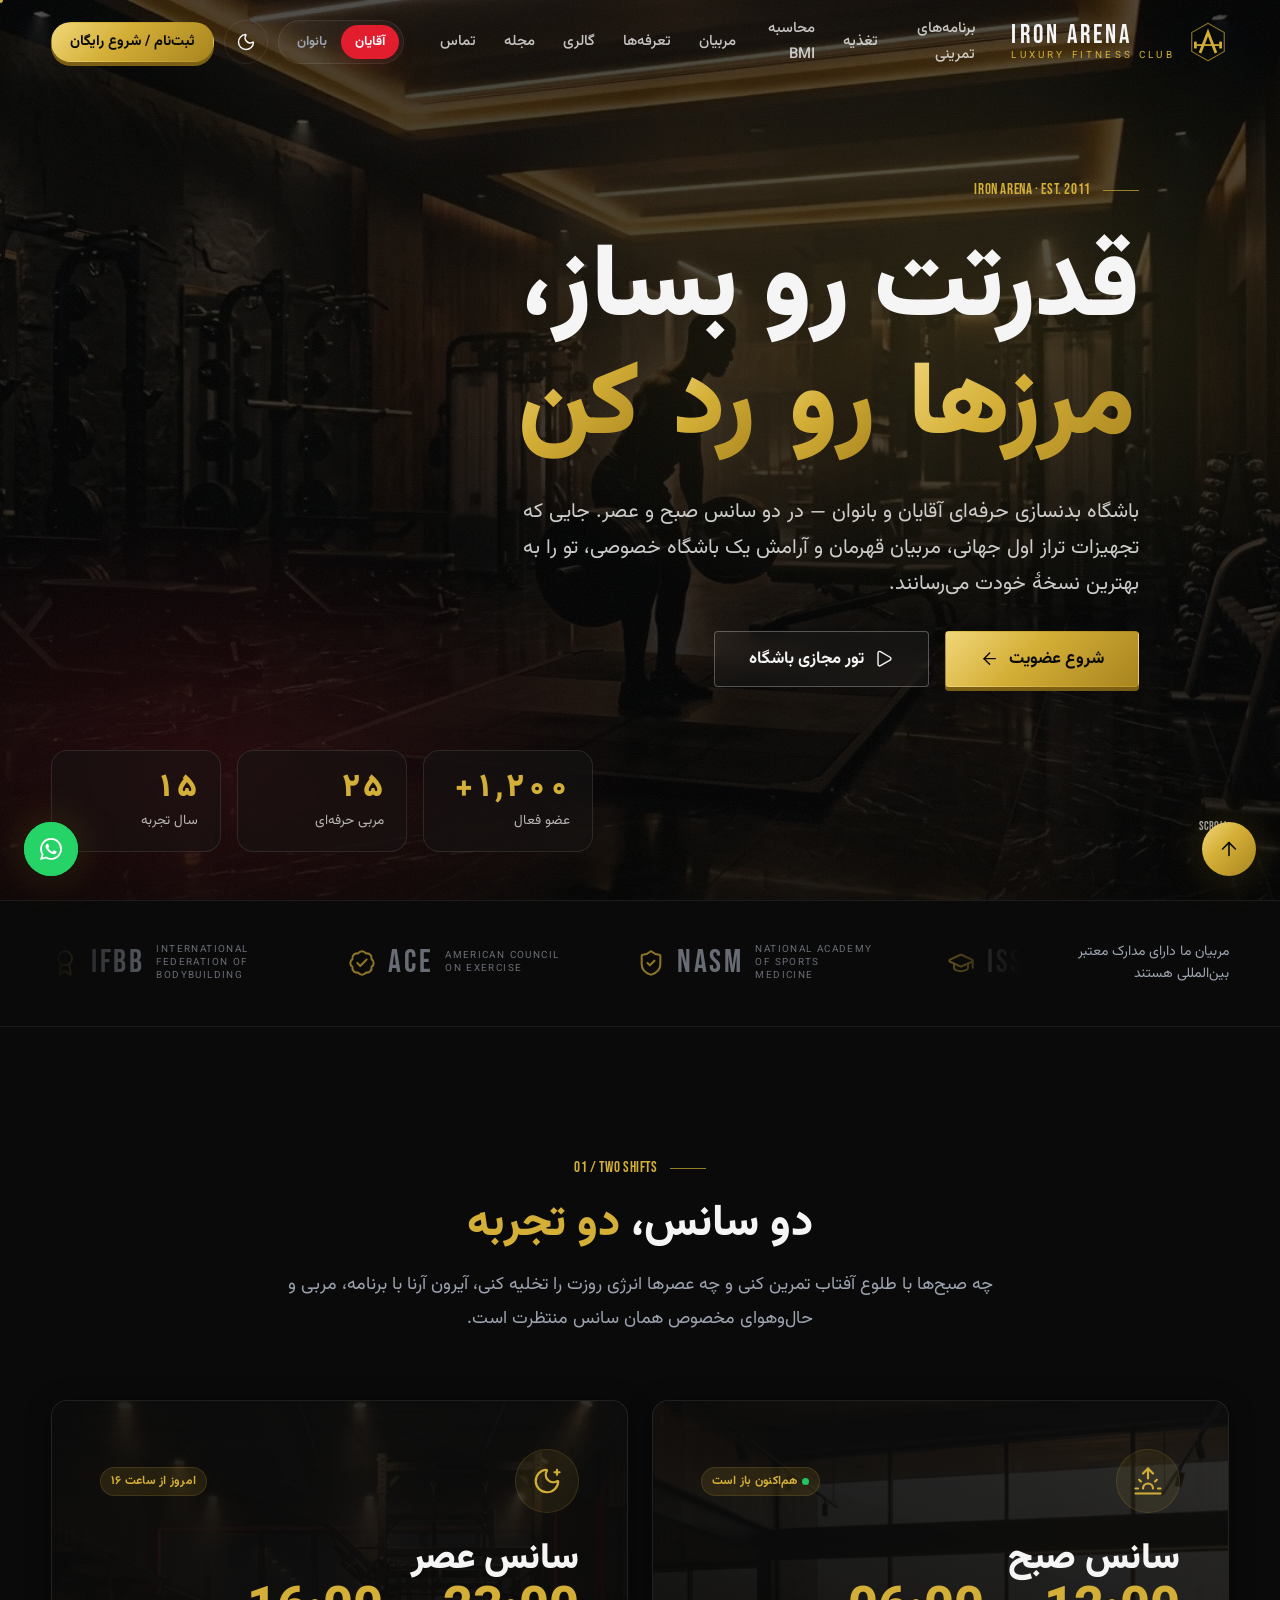
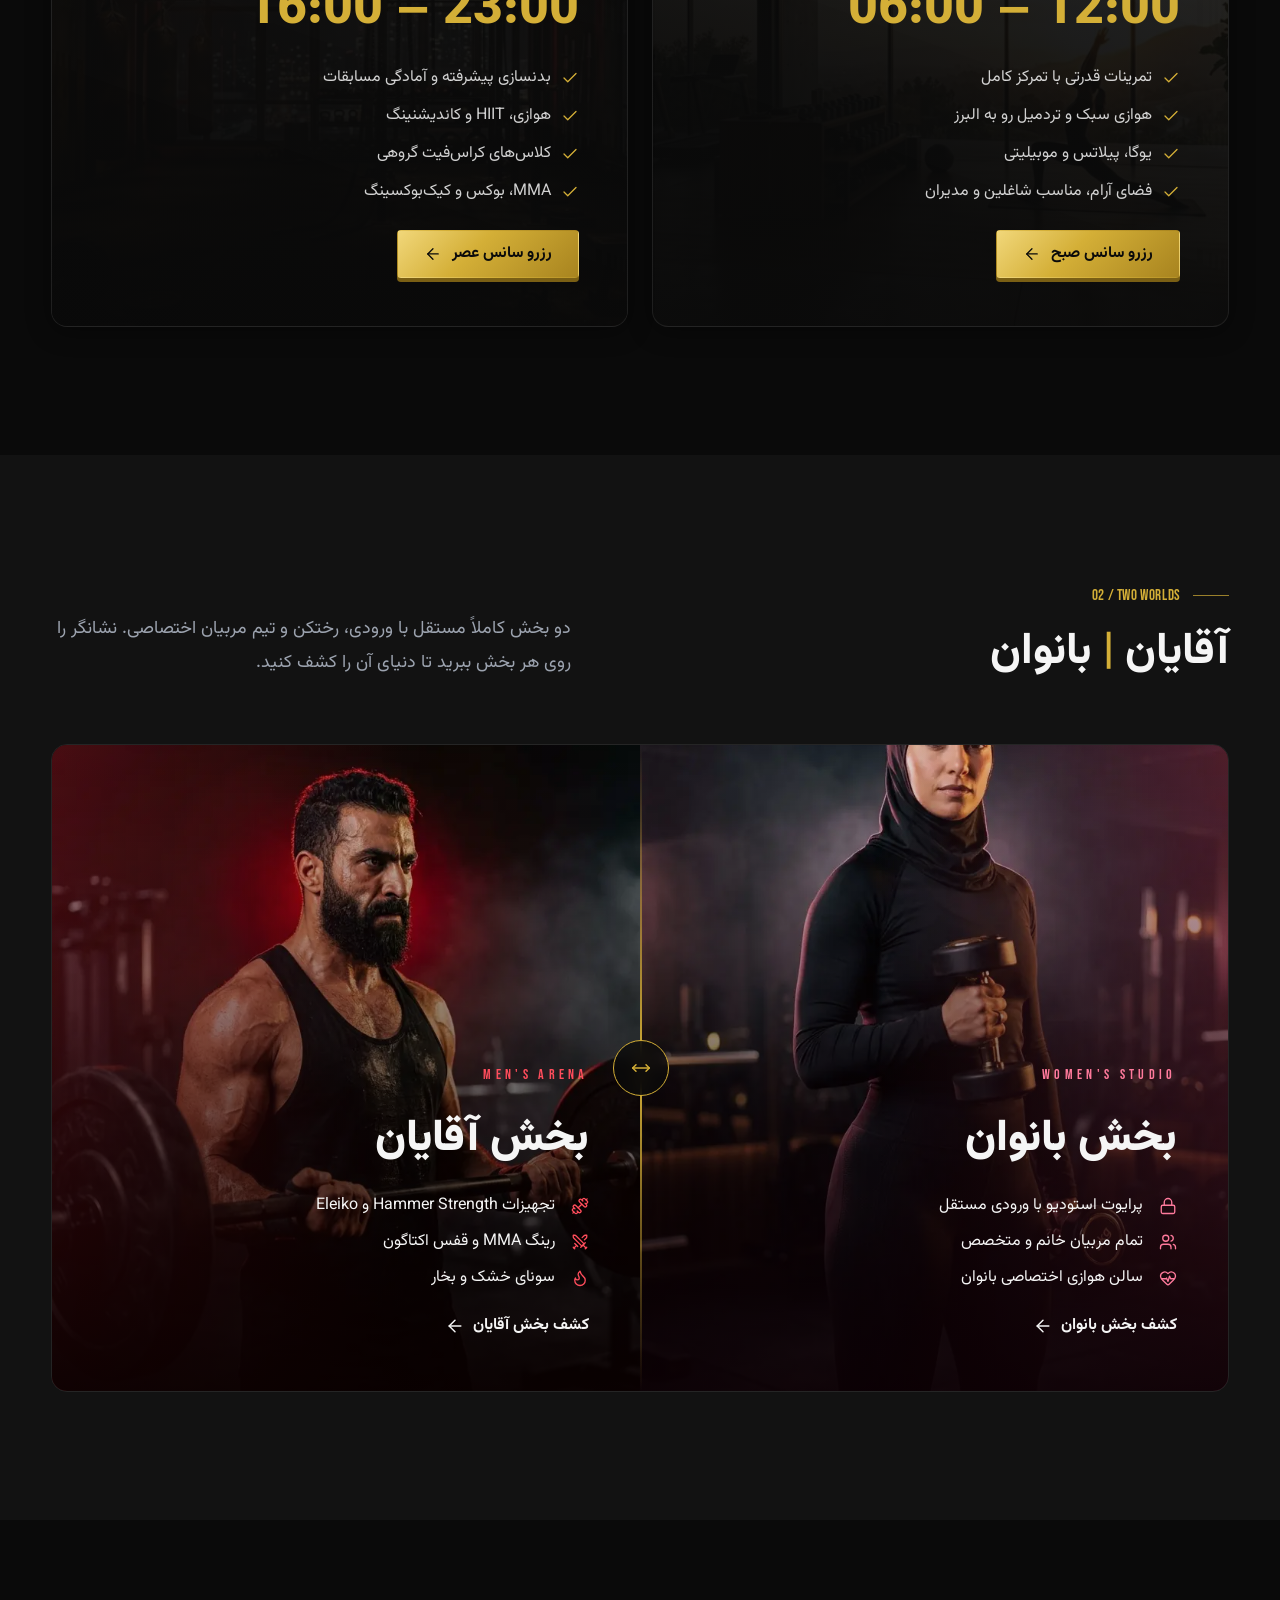
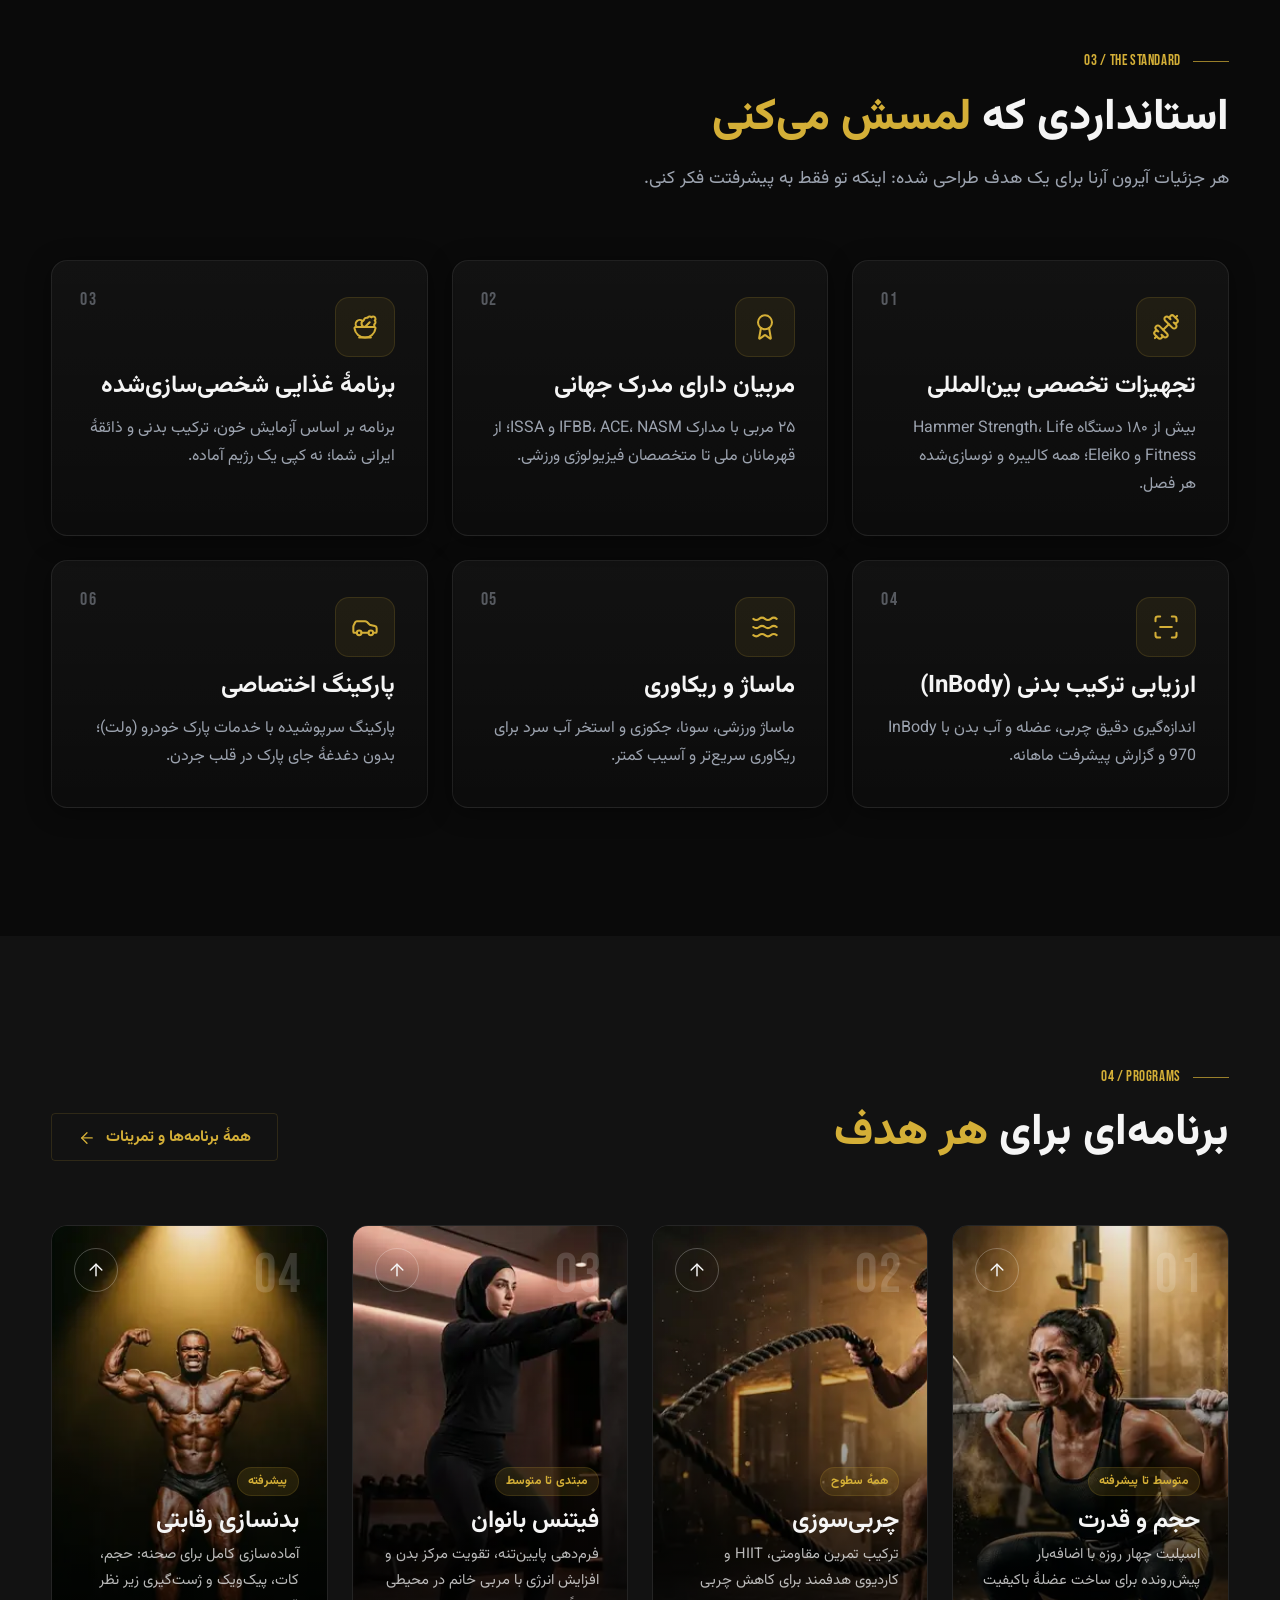
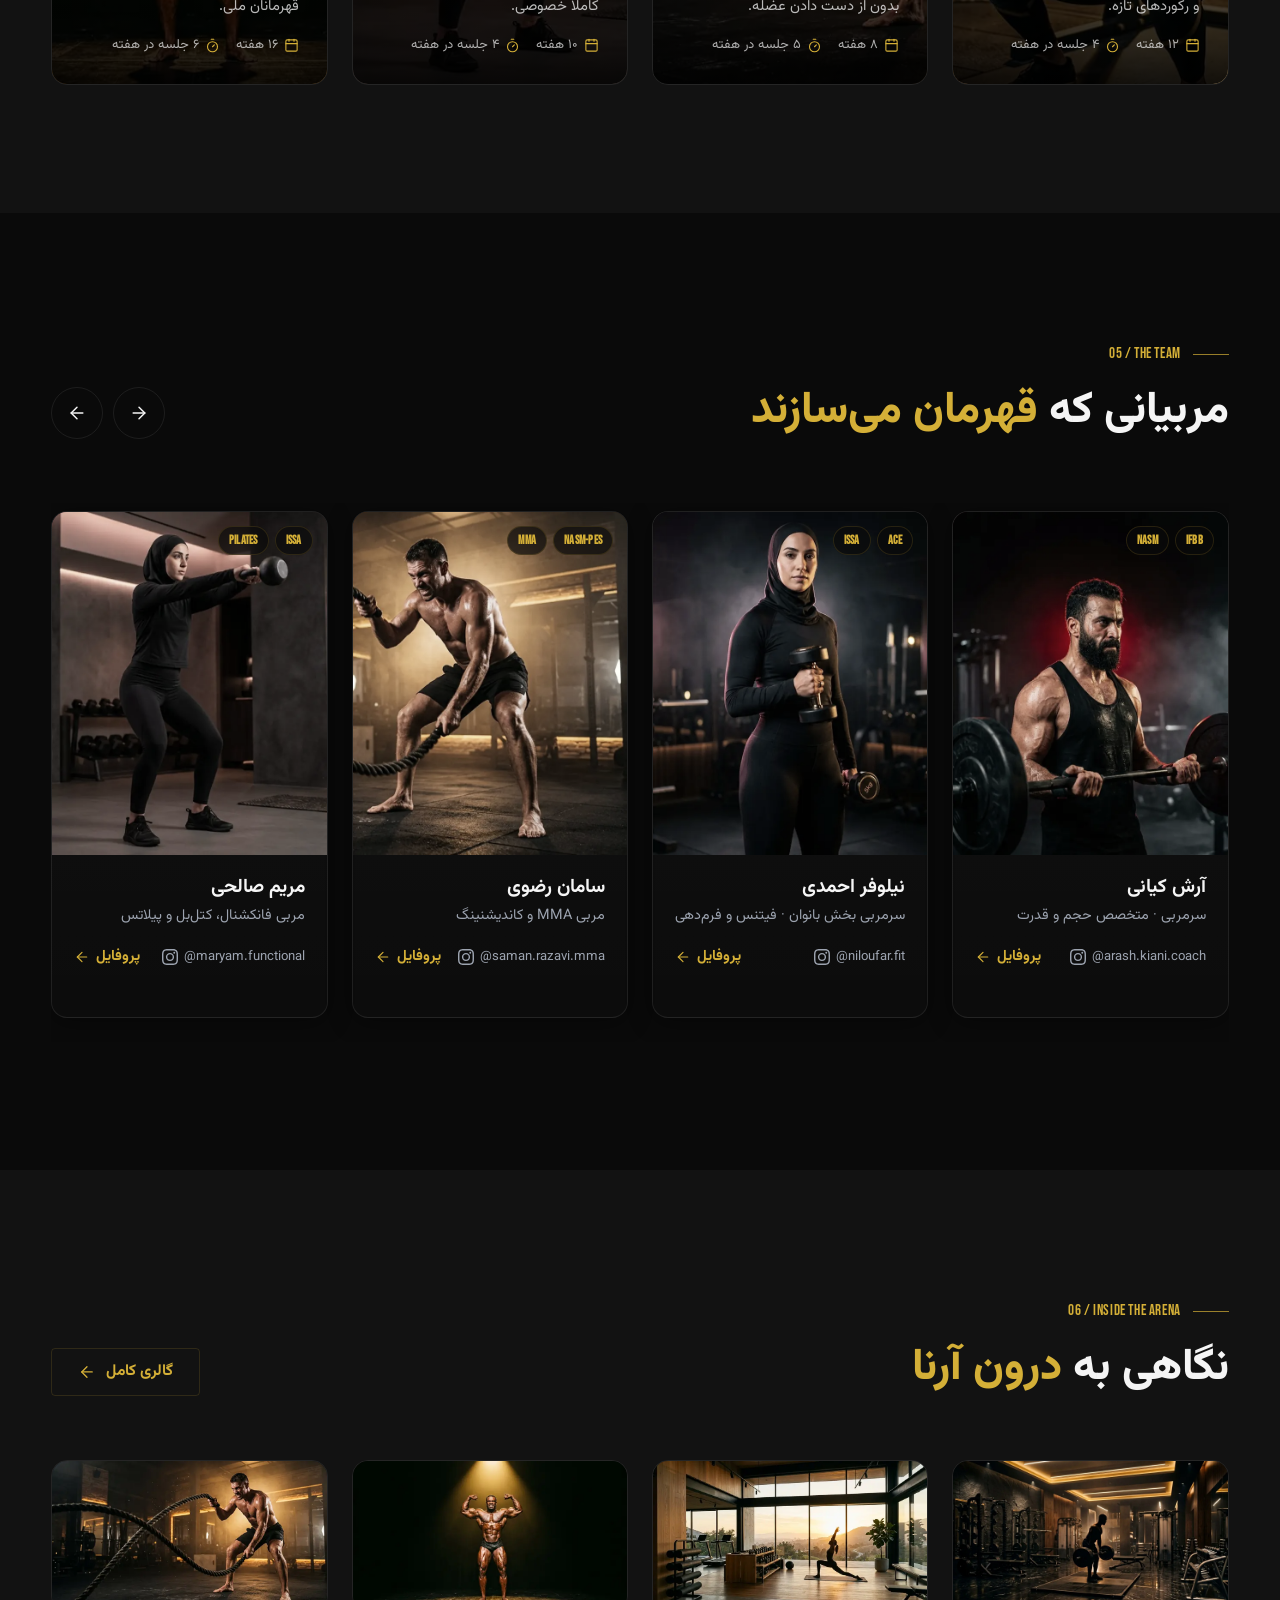
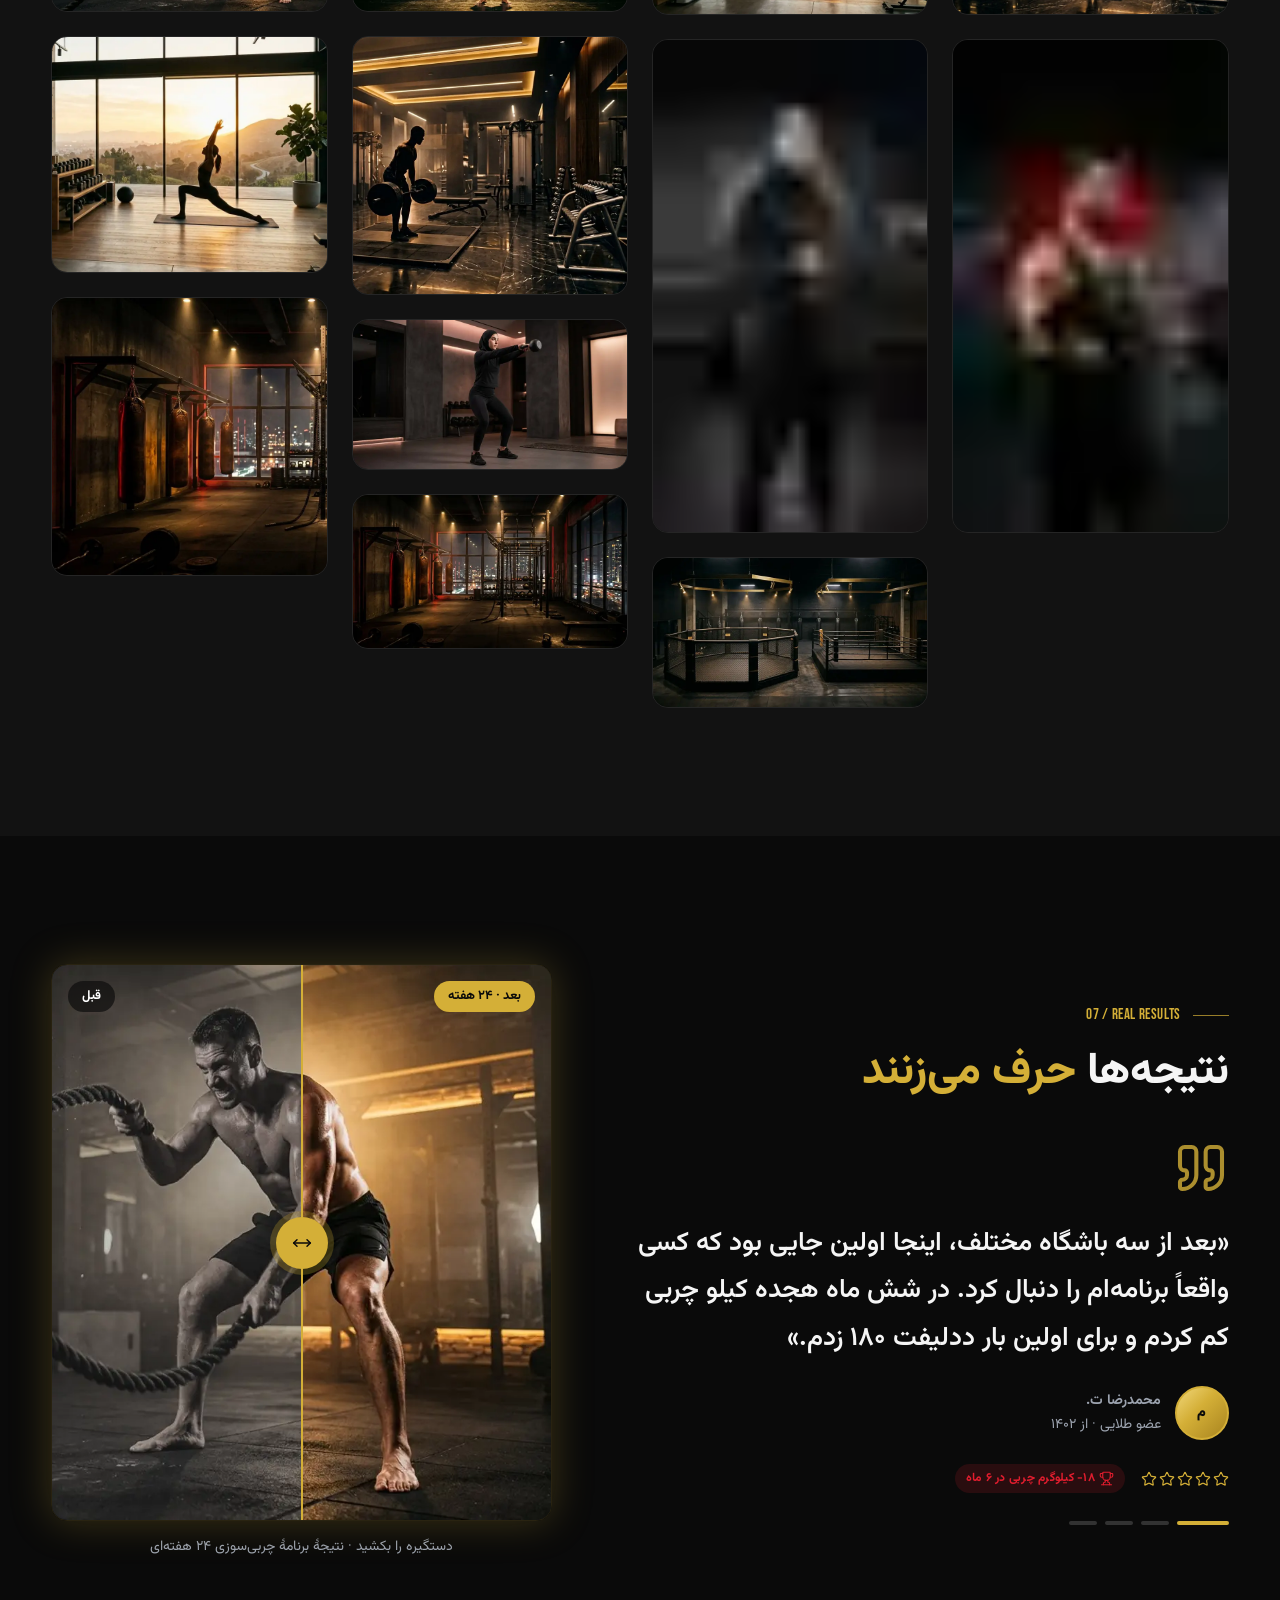
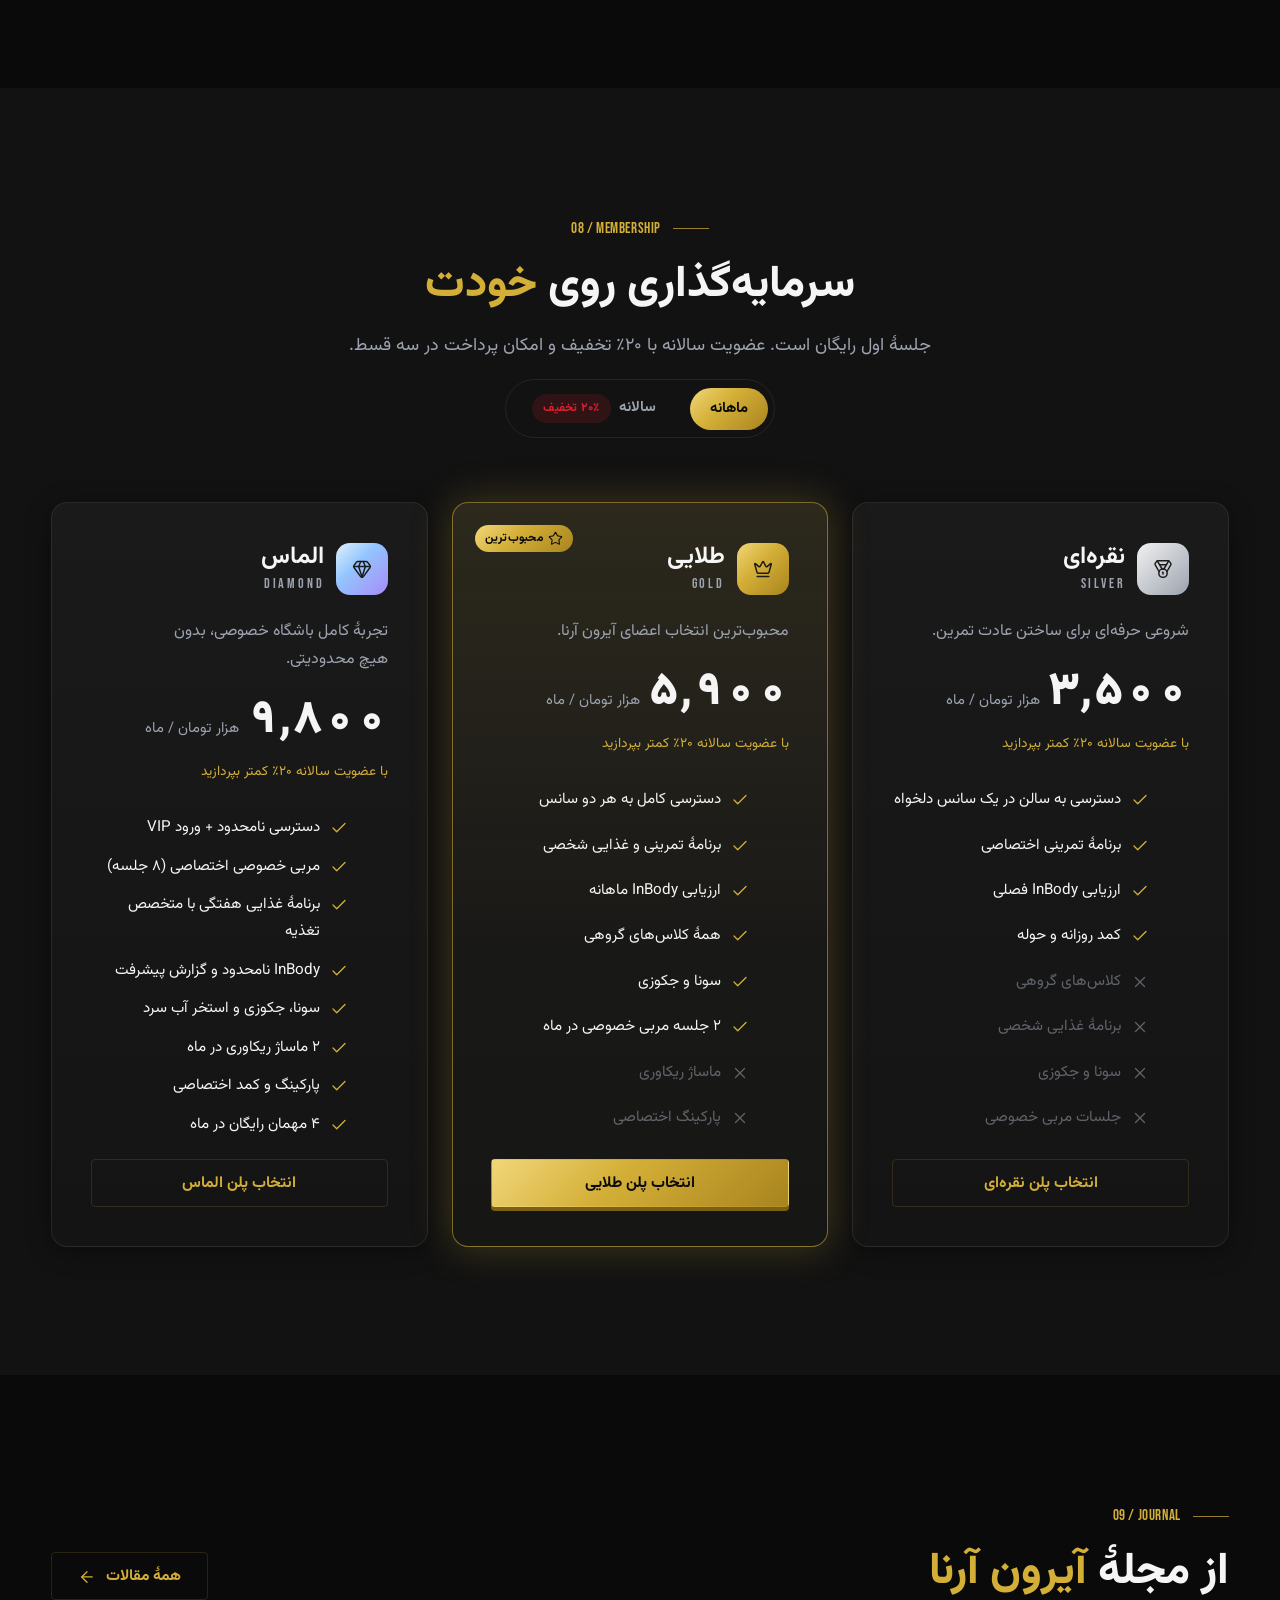
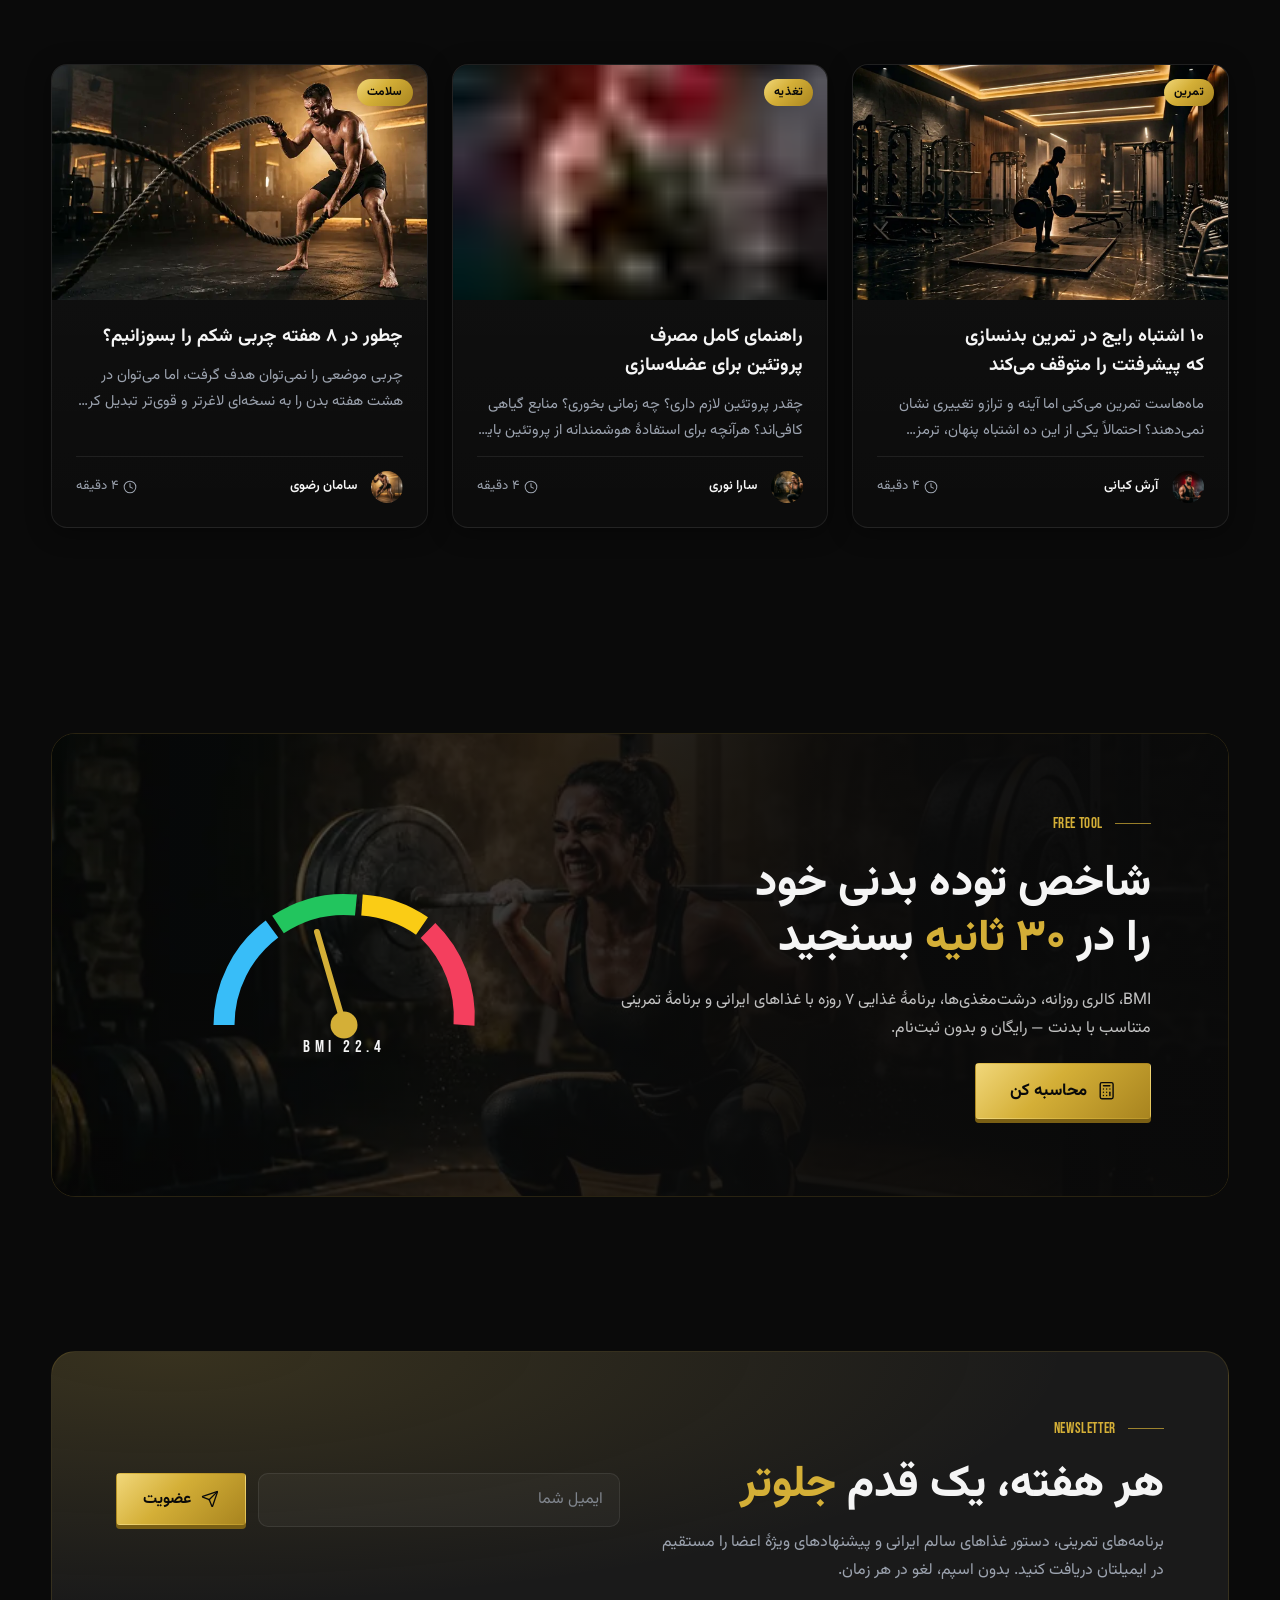
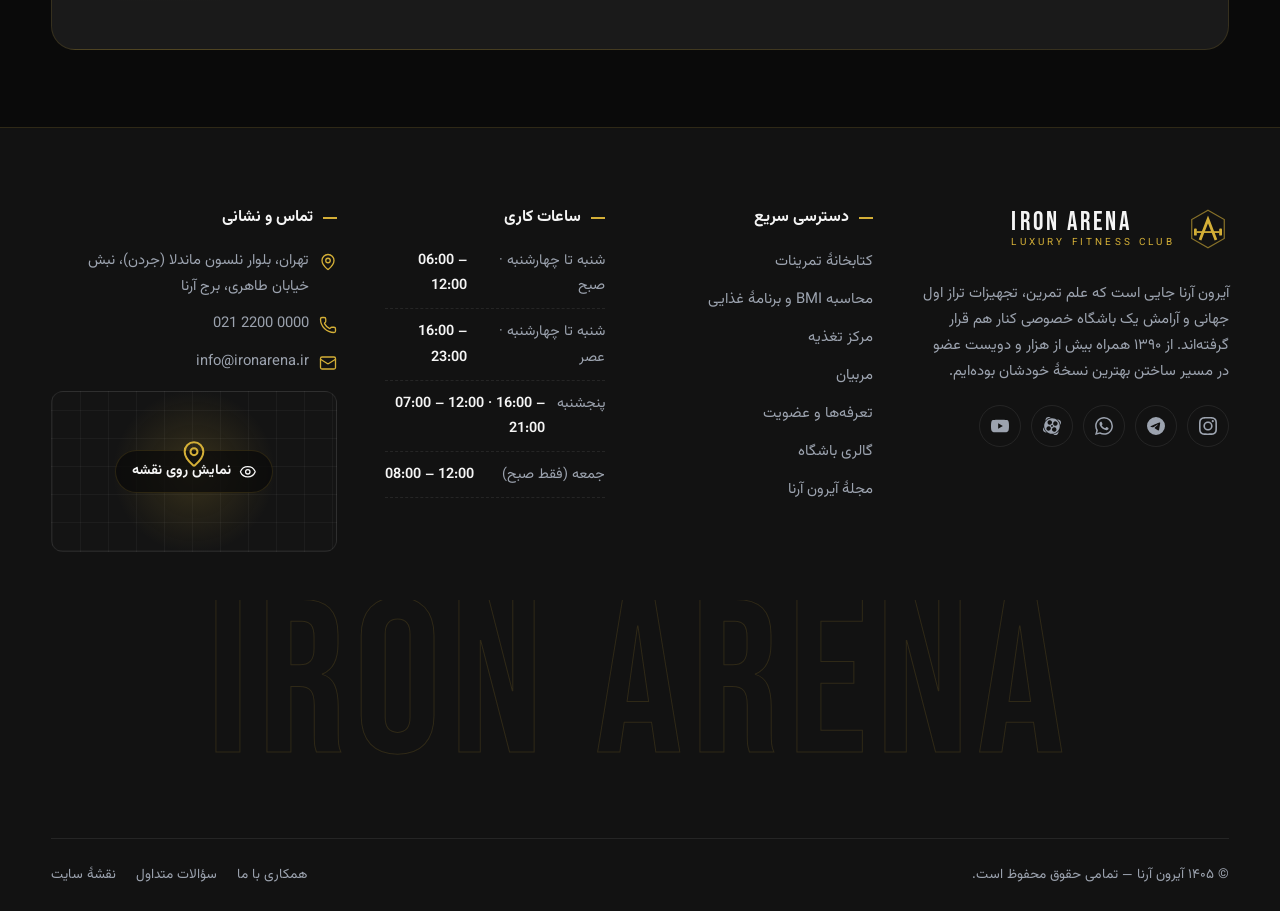
==== index.html @ 07ce2c05 "Build IRON ARENA: full Persian RTL luxury gym website (10 pages, BMI planner, blog, SEO, GitHub Page" ====
<!DOCTYPE html>
<html lang="fa" dir="rtl" data-theme="dark" data-gender="male">
<head>
<!--#head-->
<meta charset="utf-8">
<meta name="viewport" content="width=device-width, initial-scale=1, viewport-fit=cover">
<title>آیرون آرنا | باشگاه بدنسازی لاکچری آقایان و بانوان — سانس صبح و عصر</title>
<meta name="description" content="آیرون آرنا، باشگاه بدنسازی و فیتنس لوکس آقایان و بانوان در تهران؛ دو سانس صبح و عصر، مربیان دارای مدرک بین‌المللی، تجهیزات Hammer Strength، InBody، اسپا و برنامهٔ غذایی شخصی.">
<meta name="robots" content="index, follow, max-image-preview:large">
<meta name="author" content="IRON ARENA">
<link rel="canonical" href="https://rahmaniho.github.io/Gym/">
<meta name="theme-color" content="#0A0A0A">
<meta name="color-scheme" content="dark light">
<meta property="og:type" content="website">
<meta property="og:site_name" content="آیرون آرنا | IRON ARENA">
<meta property="og:locale" content="fa_IR">
<meta property="og:title" content="آیرون آرنا | باشگاه بدنسازی لاکچری آقایان و بانوان — سانس صبح و عصر">
<meta property="og:description" content="آیرون آرنا، باشگاه بدنسازی و فیتنس لوکس آقایان و بانوان در تهران؛ دو سانس صبح و عصر، مربیان دارای مدرک بین‌المللی، تجهیزات Hammer Strength، InBody، اسپا و برنامهٔ غذایی شخصی.">
<meta property="og:url" content="https://rahmaniho.github.io/Gym/">
<meta property="og:image" content="https://rahmaniho.github.io/Gym/assets/img/og-image.jpg">
<meta property="og:image:width" content="1200">
<meta property="og:image:height" content="630">
<meta property="og:image:alt" content="آیرون آرنا — باشگاه بدنسازی لاکچری">
<meta name="twitter:card" content="summary_large_image">
<meta name="twitter:title" content="آیرون آرنا | باشگاه بدنسازی لاکچری آقایان و بانوان — سانس صبح و عصر">
<meta name="twitter:description" content="آیرون آرنا، باشگاه بدنسازی و فیتنس لوکس آقایان و بانوان در تهران؛ دو سانس صبح و عصر، مربیان دارای مدرک بین‌المللی، تجهیزات Hammer Strength، InBody، اسپا و برنامهٔ غذایی شخصی.">
<meta name="twitter:image" content="https://rahmaniho.github.io/Gym/assets/img/og-image.jpg">
<link rel="icon" href="favicon.svg" type="image/svg+xml">
<link rel="icon" href="favicon-32.png" sizes="32x32" type="image/png">
<link rel="apple-touch-icon" href="apple-touch-icon.png">
<link rel="manifest" href="site.webmanifest">
<link rel="preload" href="assets/fonts/vazirmatn-arabic.woff2" as="font" type="font/woff2" crossorigin>
<link rel="stylesheet" href="assets/css/style.css">
<link rel="stylesheet" href="assets/css/print.css" media="print">
<script>(function(){var d=document.documentElement;d.classList.add('js');try{var t=localStorage.getItem('ia-theme'),g=localStorage.getItem('ia-gender');if(t==='light'||t==='dark')d.setAttribute('data-theme',t);if(g==='male'||g==='female')d.setAttribute('data-gender',g);if(sessionStorage.getItem('ia-loaded')||matchMedia('(prefers-reduced-motion: reduce)').matches)d.classList.add('no-loader');}catch(e){d.classList.add('no-loader');}})();</script>
<script type="application/ld+json">{"@context":"https://schema.org","@type":["ExerciseGym","HealthClub"],"@id":"https://rahmaniho.github.io/Gym/#gym","name":"IRON ARENA — آیرون آرنا","alternateName":"باشگاه بدنسازی آیرون آرنا","description":"باشگاه بدنسازی و فیتنس لاکچری آقایان و بانوان با دو سانس صبح و عصر","url":"https://rahmaniho.github.io/Gym/","logo":"https://rahmaniho.github.io/Gym/assets/img/icon-512.png","image":"https://rahmaniho.github.io/Gym/assets/img/og-image.jpg","telephone":"+98-21-2200-0000","email":"info@ironarena.ir","priceRange":"$$$","currenciesAccepted":"IRR","address":{"@type":"PostalAddress","streetAddress":"بلوار نلسون ماندلا (جردن)، نبش خیابان طاهری، برج آرنا","addressLocality":"تهران","addressRegion":"تهران","addressCountry":"IR"},"geo":{"@type":"GeoCoordinates","latitude":35.77,"longitude":51.414},"openingHoursSpecification":[{"@type":"OpeningHoursSpecification","dayOfWeek":["Saturday","Sunday","Monday","Tuesday","Wednesday"],"opens":"06:00","closes":"12:00"},{"@type":"OpeningHoursSpecification","dayOfWeek":["Saturday","Sunday","Monday","Tuesday","Wednesday"],"opens":"16:00","closes":"23:00"},{"@type":"OpeningHoursSpecification","dayOfWeek":"Thursday","opens":"07:00","closes":"12:00"},{"@type":"OpeningHoursSpecification","dayOfWeek":"Thursday","opens":"16:00","closes":"21:00"},{"@type":"OpeningHoursSpecification","dayOfWeek":"Friday","opens":"08:00","closes":"12:00"}],"amenityFeature":[{"@type":"LocationFeatureSpecification","name":"Sauna","value":true},{"@type":"LocationFeatureSpecification","name":"Parking","value":true},{"@type":"LocationFeatureSpecification","name":"InBody body composition","value":true},{"@type":"LocationFeatureSpecification","name":"Women-only studio","value":true},{"@type":"LocationFeatureSpecification","name":"MMA ring","value":true},{"@type":"LocationFeatureSpecification","name":"Massage & recovery","value":true}],"sameAs":["https://instagram.com/ironarena.club","https://t.me/ironarena_club"]}</script>
<!--/head-->
<link rel="preload" as="image" href="assets/img/hero.webp" imagesrcset="assets/img/hero-800.webp 800w, assets/img/hero.webp 1376w" imagesizes="100vw" fetchpriority="high">
</head>
<body data-page="home">
<!--#sprite-->
<svg xmlns="http://www.w3.org/2000/svg" class="sr-only" aria-hidden="true" focusable="false"><symbol id="logo" viewBox="0 0 48 48" fill="none" stroke="currentColor"><path d="M24 2.5 42.6 13.25v21.5L24 45.5 5.4 34.75v-21.5z" stroke-width="1.4" opacity=".6"/><path d="M15.5 35 24 13l8.5 22" stroke-width="3.2" stroke-linecap="square"/><path d="M11 27.5h26" stroke-width="2"/><rect x="8" y="23.5" width="3.2" height="8" rx="1" fill="currentColor" stroke="none"/><rect x="36.8" y="23.5" width="3.2" height="8" rx="1" fill="currentColor" stroke="none"/></symbol>
<symbol id="i-dumbbell" viewBox="0 0 24 24" fill="none" stroke="currentColor" stroke-width="1.75" stroke-linecap="round" stroke-linejoin="round"><path d="M17.596 12.768a2 2 0 1 0 2.829-2.829l-1.768-1.767a2 2 0 0 0 2.828-2.829l-2.828-2.828a2 2 0 0 0-2.829 2.828l-1.767-1.768a2 2 0 1 0-2.829 2.829z" /> <path d="m2.5 21.5 1.4-1.4" /> <path d="m20.1 3.9 1.4-1.4" /> <path d="M5.343 21.485a2 2 0 1 0 2.829-2.828l1.767 1.768a2 2 0 1 0 2.829-2.829l-6.364-6.364a2 2 0 1 0-2.829 2.829l1.768 1.767a2 2 0 0 0-2.828 2.829z" /> <path d="m9.6 14.4 4.8-4.8" /></symbol>
<symbol id="i-sun" viewBox="0 0 24 24" fill="none" stroke="currentColor" stroke-width="1.75" stroke-linecap="round" stroke-linejoin="round"><circle cx="12" cy="12" r="4" /> <path d="M12 2v2" /> <path d="M12 20v2" /> <path d="m4.93 4.93 1.41 1.41" /> <path d="m17.66 17.66 1.41 1.41" /> <path d="M2 12h2" /> <path d="M20 12h2" /> <path d="m6.34 17.66-1.41 1.41" /> <path d="m19.07 4.93-1.41 1.41" /></symbol>
<symbol id="i-moon" viewBox="0 0 24 24" fill="none" stroke="currentColor" stroke-width="1.75" stroke-linecap="round" stroke-linejoin="round"><path d="M20.985 12.486a9 9 0 1 1-9.473-9.472c.405-.022.617.46.402.803a6 6 0 0 0 8.268 8.268c.344-.215.825-.004.803.401" /></symbol>
<symbol id="i-sunrise" viewBox="0 0 24 24" fill="none" stroke="currentColor" stroke-width="1.75" stroke-linecap="round" stroke-linejoin="round"><path d="M12 2v8" /> <path d="m4.93 10.93 1.41 1.41" /> <path d="M2 18h2" /> <path d="M20 18h2" /> <path d="m19.07 10.93-1.41 1.41" /> <path d="M22 22H2" /> <path d="m8 6 4-4 4 4" /> <path d="M16 18a4 4 0 0 0-8 0" /></symbol>
<symbol id="i-moon-star" viewBox="0 0 24 24" fill="none" stroke="currentColor" stroke-width="1.75" stroke-linecap="round" stroke-linejoin="round"><path d="M18 5h4" /> <path d="M20 3v4" /> <path d="M20.985 12.486a9 9 0 1 1-9.473-9.472c.405-.022.617.46.402.803a6 6 0 0 0 8.268 8.268c.344-.215.825-.004.803.401" /></symbol>
<symbol id="i-arrow-left" viewBox="0 0 24 24" fill="none" stroke="currentColor" stroke-width="1.75" stroke-linecap="round" stroke-linejoin="round"><path d="m12 19-7-7 7-7" /> <path d="M19 12H5" /></symbol>
<symbol id="i-arrow-right" viewBox="0 0 24 24" fill="none" stroke="currentColor" stroke-width="1.75" stroke-linecap="round" stroke-linejoin="round"><path d="M5 12h14" /> <path d="m12 5 7 7-7 7" /></symbol>
<symbol id="i-arrow-up" viewBox="0 0 24 24" fill="none" stroke="currentColor" stroke-width="1.75" stroke-linecap="round" stroke-linejoin="round"><path d="m5 12 7-7 7 7" /> <path d="M12 19V5" /></symbol>
<symbol id="i-chevron-down" viewBox="0 0 24 24" fill="none" stroke="currentColor" stroke-width="1.75" stroke-linecap="round" stroke-linejoin="round"><path d="m6 9 6 6 6-6" /></symbol>
<symbol id="i-chevron-up" viewBox="0 0 24 24" fill="none" stroke="currentColor" stroke-width="1.75" stroke-linecap="round" stroke-linejoin="round"><path d="m18 15-6-6-6 6" /></symbol>
<symbol id="i-chevron-left" viewBox="0 0 24 24" fill="none" stroke="currentColor" stroke-width="1.75" stroke-linecap="round" stroke-linejoin="round"><path d="m15 18-6-6 6-6" /></symbol>
<symbol id="i-chevron-right" viewBox="0 0 24 24" fill="none" stroke="currentColor" stroke-width="1.75" stroke-linecap="round" stroke-linejoin="round"><path d="m9 18 6-6-6-6" /></symbol>
<symbol id="i-menu" viewBox="0 0 24 24" fill="none" stroke="currentColor" stroke-width="1.75" stroke-linecap="round" stroke-linejoin="round"><path d="M4 5h16" /> <path d="M4 12h16" /> <path d="M4 19h16" /></symbol>
<symbol id="i-x" viewBox="0 0 24 24" fill="none" stroke="currentColor" stroke-width="1.75" stroke-linecap="round" stroke-linejoin="round"><path d="M18 6 6 18" /> <path d="m6 6 12 12" /></symbol>
<symbol id="i-check" viewBox="0 0 24 24" fill="none" stroke="currentColor" stroke-width="1.75" stroke-linecap="round" stroke-linejoin="round"><path d="M20 6 9 17l-5-5" /></symbol>
<symbol id="i-star" viewBox="0 0 24 24" fill="none" stroke="currentColor" stroke-width="1.75" stroke-linecap="round" stroke-linejoin="round"><path d="M11.525 2.295a.53.53 0 0 1 .95 0l2.31 4.679a2.123 2.123 0 0 0 1.595 1.16l5.166.756a.53.53 0 0 1 .294.904l-3.736 3.638a2.123 2.123 0 0 0-.611 1.878l.882 5.14a.53.53 0 0 1-.771.56l-4.618-2.428a2.122 2.122 0 0 0-1.973 0L6.396 21.01a.53.53 0 0 1-.77-.56l.881-5.139a2.122 2.122 0 0 0-.611-1.879L2.16 9.795a.53.53 0 0 1 .294-.906l5.165-.755a2.122 2.122 0 0 0 1.597-1.16z" /></symbol>
<symbol id="i-award" viewBox="0 0 24 24" fill="none" stroke="currentColor" stroke-width="1.75" stroke-linecap="round" stroke-linejoin="round"><path d="m15.477 12.89 1.515 8.526a.5.5 0 0 1-.81.47l-3.58-2.687a1 1 0 0 0-1.197 0l-3.586 2.686a.5.5 0 0 1-.81-.469l1.514-8.526" /> <circle cx="12" cy="8" r="6" /></symbol>
<symbol id="i-shield-check" viewBox="0 0 24 24" fill="none" stroke="currentColor" stroke-width="1.75" stroke-linecap="round" stroke-linejoin="round"><path d="M20 13c0 5-3.5 7.5-7.66 8.95a1 1 0 0 1-.67-.01C7.5 20.5 4 18 4 13V6a1 1 0 0 1 1-1c2 0 4.5-1.2 6.24-2.72a1.17 1.17 0 0 1 1.52 0C14.51 3.81 17 5 19 5a1 1 0 0 1 1 1z" /> <path d="m9 12 2 2 4-4" /></symbol>
<symbol id="i-utensils" viewBox="0 0 24 24" fill="none" stroke="currentColor" stroke-width="1.75" stroke-linecap="round" stroke-linejoin="round"><path d="M3 2v7c0 1.1.9 2 2 2h4a2 2 0 0 0 2-2V2" /> <path d="M7 2v20" /> <path d="M21 15V2a5 5 0 0 0-5 5v6c0 1.1.9 2 2 2h3Zm0 0v7" /></symbol>
<symbol id="i-activity" viewBox="0 0 24 24" fill="none" stroke="currentColor" stroke-width="1.75" stroke-linecap="round" stroke-linejoin="round"><path d="M22 12h-2.48a2 2 0 0 0-1.93 1.46l-2.35 8.36a.25.25 0 0 1-.48 0L9.24 2.18a.25.25 0 0 0-.48 0l-2.35 8.36A2 2 0 0 1 4.49 12H2" /></symbol>
<symbol id="i-heart-pulse" viewBox="0 0 24 24" fill="none" stroke="currentColor" stroke-width="1.75" stroke-linecap="round" stroke-linejoin="round"><path d="M2 9.5a5.5 5.5 0 0 1 9.591-3.676.56.56 0 0 0 .818 0A5.49 5.49 0 0 1 22 9.5c0 2.29-1.5 4-3 5.5l-5.492 5.313a2 2 0 0 1-3 .019L5 15c-1.5-1.5-3-3.2-3-5.5" /> <path d="M3.22 13H9.5l.5-1 2 4.5 2-7 1.5 3.5h5.27" /></symbol>
<symbol id="i-car" viewBox="0 0 24 24" fill="none" stroke="currentColor" stroke-width="1.75" stroke-linecap="round" stroke-linejoin="round"><path d="M19 17h2c.6 0 1-.4 1-1v-3c0-.9-.7-1.7-1.5-1.9C18.7 10.6 16 10 16 10s-1.3-1.4-2.2-2.3c-.5-.4-1.1-.7-1.8-.7H5c-.6 0-1.1.4-1.4.9l-1.4 2.9A3.7 3.7 0 0 0 2 12v4c0 .6.4 1 1 1h2" /> <circle cx="7" cy="17" r="2" /> <path d="M9 17h6" /> <circle cx="17" cy="17" r="2" /></symbol>
<symbol id="i-sparkles" viewBox="0 0 24 24" fill="none" stroke="currentColor" stroke-width="1.75" stroke-linecap="round" stroke-linejoin="round"><path d="M11.017 2.814a1 1 0 0 1 1.966 0l1.051 5.558a2 2 0 0 0 1.594 1.594l5.558 1.051a1 1 0 0 1 0 1.966l-5.558 1.051a2 2 0 0 0-1.594 1.594l-1.051 5.558a1 1 0 0 1-1.966 0l-1.051-5.558a2 2 0 0 0-1.594-1.594l-5.558-1.051a1 1 0 0 1 0-1.966l5.558-1.051a2 2 0 0 0 1.594-1.594z" /> <path d="M20 2v4" /> <path d="M22 4h-4" /> <circle cx="4" cy="20" r="2" /></symbol>
<symbol id="i-flame" viewBox="0 0 24 24" fill="none" stroke="currentColor" stroke-width="1.75" stroke-linecap="round" stroke-linejoin="round"><path d="M12 3q1 4 4 6.5t3 5.5a1 1 0 0 1-14 0 5 5 0 0 1 1-3 1 1 0 0 0 5 0c0-2-1.5-3-1.5-5q0-2 2.5-4" /></symbol>
<symbol id="i-trophy" viewBox="0 0 24 24" fill="none" stroke="currentColor" stroke-width="1.75" stroke-linecap="round" stroke-linejoin="round"><path d="M10 14.66V17a1 1 0 0 1-1 1 2 2 0 0 0-2 2v2" /> <path d="M14 14.66V17a1 1 0 0 0 1 1 2 2 0 0 1 2 2v2" /> <path d="M17.916 10H19.5A2.5 2.5 0 0 0 22 7.5V5a1 1 0 0 0-1-1h-3" /> <path d="M4 22h16" /> <path d="M6 9a6 6 0 0 0 12 0V3a1 1 0 0 0-1-1H7a1 1 0 0 0-1 1z" /> <path d="M6.084 10H4.5A2.5 2.5 0 0 1 2 7.5V5a1 1 0 0 1 1-1h3" /></symbol>
<symbol id="i-users" viewBox="0 0 24 24" fill="none" stroke="currentColor" stroke-width="1.75" stroke-linecap="round" stroke-linejoin="round"><path d="M16 21v-2a4 4 0 0 0-4-4H6a4 4 0 0 0-4 4v2" /> <path d="M16 3.128a4 4 0 0 1 0 7.744" /> <path d="M22 21v-2a4 4 0 0 0-3-3.87" /> <circle cx="9" cy="7" r="4" /></symbol>
<symbol id="i-user" viewBox="0 0 24 24" fill="none" stroke="currentColor" stroke-width="1.75" stroke-linecap="round" stroke-linejoin="round"><path d="M19 21v-2a4 4 0 0 0-4-4H9a4 4 0 0 0-4 4v2" /> <circle cx="12" cy="7" r="4" /></symbol>
<symbol id="i-clock" viewBox="0 0 24 24" fill="none" stroke="currentColor" stroke-width="1.75" stroke-linecap="round" stroke-linejoin="round"><circle cx="12" cy="12" r="10" /> <path d="M12 6v6l4 2" /></symbol>
<symbol id="i-map-pin" viewBox="0 0 24 24" fill="none" stroke="currentColor" stroke-width="1.75" stroke-linecap="round" stroke-linejoin="round"><path d="M20 10c0 4.993-5.539 10.193-7.399 11.799a1 1 0 0 1-1.202 0C9.539 20.193 4 14.993 4 10a8 8 0 0 1 16 0" /> <circle cx="12" cy="10" r="3" /></symbol>
<symbol id="i-phone" viewBox="0 0 24 24" fill="none" stroke="currentColor" stroke-width="1.75" stroke-linecap="round" stroke-linejoin="round"><path d="M13.832 16.568a1 1 0 0 0 1.213-.303l.355-.465A2 2 0 0 1 17 15h3a2 2 0 0 1 2 2v3a2 2 0 0 1-2 2A18 18 0 0 1 2 4a2 2 0 0 1 2-2h3a2 2 0 0 1 2 2v3a2 2 0 0 1-.8 1.6l-.468.351a1 1 0 0 0-.292 1.233 14 14 0 0 0 6.392 6.384" /></symbol>
<symbol id="i-mail" viewBox="0 0 24 24" fill="none" stroke="currentColor" stroke-width="1.75" stroke-linecap="round" stroke-linejoin="round"><path d="m22 7-8.991 5.727a2 2 0 0 1-2.009 0L2 7" /> <rect x="2" y="4" width="20" height="16" rx="2" /></symbol>
<symbol id="i-send" viewBox="0 0 24 24" fill="none" stroke="currentColor" stroke-width="1.75" stroke-linecap="round" stroke-linejoin="round"><path d="M14.536 21.686a.5.5 0 0 0 .937-.024l6.5-19a.496.496 0 0 0-.635-.635l-19 6.5a.5.5 0 0 0-.024.937l7.93 3.18a2 2 0 0 1 1.112 1.11z" /> <path d="m21.854 2.147-10.94 10.939" /></symbol>
<symbol id="i-search" viewBox="0 0 24 24" fill="none" stroke="currentColor" stroke-width="1.75" stroke-linecap="round" stroke-linejoin="round"><path d="m21 21-4.34-4.34" /> <circle cx="11" cy="11" r="8" /></symbol>
<symbol id="i-calendar" viewBox="0 0 24 24" fill="none" stroke="currentColor" stroke-width="1.75" stroke-linecap="round" stroke-linejoin="round"><path d="M8 2v3" /> <path d="M16 2v3" /> <rect x="3" y="3" width="18" height="18" rx="2" /> <path d="M3 9h18" /></symbol>
<symbol id="i-timer" viewBox="0 0 24 24" fill="none" stroke="currentColor" stroke-width="1.75" stroke-linecap="round" stroke-linejoin="round"><line x1="10" x2="14" y1="2" y2="2" /> <line x1="12" x2="15" y1="14" y2="11" /> <circle cx="12" cy="14" r="8" /></symbol>
<symbol id="i-play" viewBox="0 0 24 24" fill="none" stroke="currentColor" stroke-width="1.75" stroke-linecap="round" stroke-linejoin="round"><path d="M5 5a2 2 0 0 1 3.008-1.728l11.997 6.998a2 2 0 0 1 .003 3.458l-12 7A2 2 0 0 1 5 19z" /></symbol>
<symbol id="i-plus" viewBox="0 0 24 24" fill="none" stroke="currentColor" stroke-width="1.75" stroke-linecap="round" stroke-linejoin="round"><path d="M5 12h14" /> <path d="M12 5v14" /></symbol>
<symbol id="i-minus" viewBox="0 0 24 24" fill="none" stroke="currentColor" stroke-width="1.75" stroke-linecap="round" stroke-linejoin="round"><path d="M5 12h14" /></symbol>
<symbol id="i-droplets" viewBox="0 0 24 24" fill="none" stroke="currentColor" stroke-width="1.75" stroke-linecap="round" stroke-linejoin="round"><path d="M7 16.3c2.2 0 4-1.83 4-4.05 0-1.16-.57-2.26-1.71-3.19S7.29 6.75 7 5.3c-.29 1.45-1.14 2.84-2.29 3.76S3 11.1 3 12.25c0 2.22 1.8 4.05 4 4.05z" /> <path d="M12.56 6.6A10.97 10.97 0 0 0 14 3.02c.5 2.5 2 4.9 4 6.5s3 3.5 3 5.5a6.98 6.98 0 0 1-11.91 4.97" /></symbol>
<symbol id="i-download" viewBox="0 0 24 24" fill="none" stroke="currentColor" stroke-width="1.75" stroke-linecap="round" stroke-linejoin="round"><path d="M12 15V3" /> <path d="M21 15v4a2 2 0 0 1-2 2H5a2 2 0 0 1-2-2v-4" /> <path d="m7 10 5 5 5-5" /></symbol>
<symbol id="i-share-2" viewBox="0 0 24 24" fill="none" stroke="currentColor" stroke-width="1.75" stroke-linecap="round" stroke-linejoin="round"><circle cx="18" cy="5" r="3" /> <circle cx="6" cy="12" r="3" /> <circle cx="18" cy="19" r="3" /> <line x1="8.59" x2="15.42" y1="13.51" y2="17.49" /> <line x1="15.41" x2="8.59" y1="6.51" y2="10.49" /></symbol>
<symbol id="i-copy" viewBox="0 0 24 24" fill="none" stroke="currentColor" stroke-width="1.75" stroke-linecap="round" stroke-linejoin="round"><rect width="14" height="14" x="8" y="8" rx="2" ry="2" /> <path d="M4 16c-1.1 0-2-.9-2-2V4c0-1.1.9-2 2-2h10c1.1 0 2 .9 2 2" /></symbol>
<symbol id="i-link" viewBox="0 0 24 24" fill="none" stroke="currentColor" stroke-width="1.75" stroke-linecap="round" stroke-linejoin="round"><path d="M10 13a5 5 0 0 0 7.54.54l3-3a5 5 0 0 0-7.07-7.07l-1.72 1.71" /> <path d="M14 11a5 5 0 0 0-7.54-.54l-3 3a5 5 0 0 0 7.07 7.07l1.71-1.71" /></symbol>
<symbol id="i-quote" viewBox="0 0 24 24" fill="none" stroke="currentColor" stroke-width="1.75" stroke-linecap="round" stroke-linejoin="round"><path d="M16 3a2 2 0 0 0-2 2v6a2 2 0 0 0 2 2 1 1 0 0 1 1 1v1a2 2 0 0 1-2 2 1 1 0 0 0-1 1v2a1 1 0 0 0 1 1 6 6 0 0 0 6-6V5a2 2 0 0 0-2-2z" /> <path d="M5 3a2 2 0 0 0-2 2v6a2 2 0 0 0 2 2 1 1 0 0 1 1 1v1a2 2 0 0 1-2 2 1 1 0 0 0-1 1v2a1 1 0 0 0 1 1 6 6 0 0 0 6-6V5a2 2 0 0 0-2-2z" /></symbol>
<symbol id="i-zap" viewBox="0 0 24 24" fill="none" stroke="currentColor" stroke-width="1.75" stroke-linecap="round" stroke-linejoin="round"><path d="M15.914 4a1.5 1.5 0 00-2.474-1.561l-9 9A1.5 1.5 0 005.5 14h4.002a.5.5 0 01.471.666L8.086 20a1.5 1.5 0 002.475 1.56l9-9A1.5 1.5 0 0018.5 10h-3.997a.5.5 0 01-.472-.667z" /></symbol>
<symbol id="i-target" viewBox="0 0 24 24" fill="none" stroke="currentColor" stroke-width="1.75" stroke-linecap="round" stroke-linejoin="round"><circle cx="12" cy="12" r="10" /> <circle cx="12" cy="12" r="6" /> <circle cx="12" cy="12" r="2" /></symbol>
<symbol id="i-scale" viewBox="0 0 24 24" fill="none" stroke="currentColor" stroke-width="1.75" stroke-linecap="round" stroke-linejoin="round"><path d="M12 3v18" /> <path d="m19 8 3 8a5 5 0 0 1-6 0zV7" /> <path d="M3 7h1a17 17 0 0 0 8-2 17 17 0 0 0 8 2h1" /> <path d="m5 8 3 8a5 5 0 0 1-6 0zV7" /> <path d="M7 21h10" /></symbol>
<symbol id="i-ruler" viewBox="0 0 24 24" fill="none" stroke="currentColor" stroke-width="1.75" stroke-linecap="round" stroke-linejoin="round"><path d="M21.3 15.3a2.4 2.4 0 0 1 0 3.4l-2.6 2.6a2.4 2.4 0 0 1-3.4 0L2.7 8.7a2.41 2.41 0 0 1 0-3.4l2.6-2.6a2.41 2.41 0 0 1 3.4 0Z" /> <path d="m14.5 12.5 2-2" /> <path d="m11.5 9.5 2-2" /> <path d="m8.5 6.5 2-2" /> <path d="m17.5 15.5 2-2" /></symbol>
<symbol id="i-leaf" viewBox="0 0 24 24" fill="none" stroke="currentColor" stroke-width="1.75" stroke-linecap="round" stroke-linejoin="round"><path d="M11 20a10 10 0 0010-10 25.9 25.9 0 00-1.04-7.281 1 1 0 00-1.755-.325C15.833 5.5 13 5.5 9.8 6.1A7 7 0 0011 20" /> <path d="M2 21a5 5 0 012.911-4.544C7.613 15.212 8.351 15.24 11 13" /></symbol>
<symbol id="i-waves" viewBox="0 0 24 24" fill="none" stroke="currentColor" stroke-width="1.75" stroke-linecap="round" stroke-linejoin="round"><path d="M2 12q2.5 2 5 0t5 0 5 0 5 0" /> <path d="M2 19q2.5 2 5 0t5 0 5 0 5 0" /> <path d="M2 5q2.5 2 5 0t5 0 5 0 5 0" /></symbol>
<symbol id="i-crown" viewBox="0 0 24 24" fill="none" stroke="currentColor" stroke-width="1.75" stroke-linecap="round" stroke-linejoin="round"><path d="M11.562 3.266a.5.5 0 0 1 .876 0L15.39 8.87a1 1 0 0 0 1.516.294L21.183 5.5a.5.5 0 0 1 .798.519l-2.834 10.246a1 1 0 0 1-.956.734H5.81a1 1 0 0 1-.957-.734L2.02 6.02a.5.5 0 0 1 .798-.519l4.276 3.664a1 1 0 0 0 1.516-.294z" /> <path d="M5 21h14" /></symbol>
<symbol id="i-gem" viewBox="0 0 24 24" fill="none" stroke="currentColor" stroke-width="1.75" stroke-linecap="round" stroke-linejoin="round"><path d="M10.5 3 8 9l4 13 4-13-2.5-6" /> <path d="M17 3a2 2 0 0 1 1.6.8l3 4a2 2 0 0 1 .013 2.382l-7.99 10.986a2 2 0 0 1-3.247 0l-7.99-10.986A2 2 0 0 1 2.4 7.8l2.998-3.997A2 2 0 0 1 7 3z" /> <path d="M2 9h20" /></symbol>
<symbol id="i-medal" viewBox="0 0 24 24" fill="none" stroke="currentColor" stroke-width="1.75" stroke-linecap="round" stroke-linejoin="round"><path d="M7.21 15 2.66 7.14a2 2 0 0 1 .13-2.2L4.4 2.8A2 2 0 0 1 6 2h12a2 2 0 0 1 1.6.8l1.6 2.14a2 2 0 0 1 .14 2.2L16.79 15" /> <path d="M11 12 5.12 2.2" /> <path d="m13 12 5.88-9.8" /> <path d="M8 7h8" /> <circle cx="12" cy="17" r="5" /> <path d="M12 18v-2h-.5" /></symbol>
<symbol id="i-calculator" viewBox="0 0 24 24" fill="none" stroke="currentColor" stroke-width="1.75" stroke-linecap="round" stroke-linejoin="round"><rect width="16" height="20" x="4" y="2" rx="2" /> <line x1="8" x2="16" y1="6" y2="6" /> <line x1="16" x2="16" y1="14" y2="18" /> <path d="M16 10h.01" /> <path d="M12 10h.01" /> <path d="M8 10h.01" /> <path d="M12 14h.01" /> <path d="M8 14h.01" /> <path d="M12 18h.01" /> <path d="M8 18h.01" /></symbol>
<symbol id="i-book-open" viewBox="0 0 24 24" fill="none" stroke="currentColor" stroke-width="1.75" stroke-linecap="round" stroke-linejoin="round"><path d="M12 5v16" /> <path d="M20.001 19A2 2 0 0022 17V5a2 2 0 00-1.999-2L16 3.002A5 5 0 0012 5a5 5 0 00-4-2H4a2 2 0 00-2 2v12a2 2 0 001.999 2H8a5 5 0 014 2 5 5 0 014-2z" /></symbol>
<symbol id="i-bike" viewBox="0 0 24 24" fill="none" stroke="currentColor" stroke-width="1.75" stroke-linecap="round" stroke-linejoin="round"><circle cx="18.5" cy="17.5" r="3.5" /> <circle cx="5.5" cy="17.5" r="3.5" /> <circle cx="15" cy="5" r="1" /> <path d="M12 17.5V14l-3-3 4-3 2 3h2" /></symbol>
<symbol id="i-heart" viewBox="0 0 24 24" fill="none" stroke="currentColor" stroke-width="1.75" stroke-linecap="round" stroke-linejoin="round"><path d="M2 9.5a5.5 5.5 0 0 1 9.591-3.676.56.56 0 0 0 .818 0A5.49 5.49 0 0 1 22 9.5c0 2.29-1.5 4-3 5.5l-5.492 5.313a2 2 0 0 1-3 .019L5 15c-1.5-1.5-3-3.2-3-5.5" /></symbol>
<symbol id="i-filter" viewBox="0 0 24 24" fill="none" stroke="currentColor" stroke-width="1.75" stroke-linecap="round" stroke-linejoin="round"><path d="M10 20a1 1 0 0 0 .553.895l2 1A1 1 0 0 0 14 21v-7a2 2 0 0 1 .517-1.341L21.74 4.67A1 1 0 0 0 21 3H3a1 1 0 0 0-.742 1.67l7.225 7.989A2 2 0 0 1 10 14z" /></symbol>
<symbol id="i-maximize-2" viewBox="0 0 24 24" fill="none" stroke="currentColor" stroke-width="1.75" stroke-linecap="round" stroke-linejoin="round"><path d="M15 3h6v6" /> <path d="m21 3-7 7" /> <path d="m3 21 7-7" /> <path d="M9 21H3v-6" /></symbol>
<symbol id="i-image" viewBox="0 0 24 24" fill="none" stroke="currentColor" stroke-width="1.75" stroke-linecap="round" stroke-linejoin="round"><rect width="18" height="18" x="3" y="3" rx="2" ry="2" /> <circle cx="9" cy="9" r="2" /> <path d="m21 15-3.086-3.086a2 2 0 0 0-2.828 0L6 21" /></symbol>
<symbol id="i-info" viewBox="0 0 24 24" fill="none" stroke="currentColor" stroke-width="1.75" stroke-linecap="round" stroke-linejoin="round"><circle cx="12" cy="12" r="10" /> <path d="M12 16v-4" /> <path d="M12 8h.01" /></symbol>
<symbol id="i-triangle-alert" viewBox="0 0 24 24" fill="none" stroke="currentColor" stroke-width="1.75" stroke-linecap="round" stroke-linejoin="round"><path d="m21.73 18-8-14a2 2 0 0 0-3.48 0l-8 14A2 2 0 0 0 4 21h16a2 2 0 0 0 1.73-3" /> <path d="M12 9v4" /> <path d="M12 17h.01" /></symbol>
<symbol id="i-circle-check" viewBox="0 0 24 24" fill="none" stroke="currentColor" stroke-width="1.75" stroke-linecap="round" stroke-linejoin="round"><circle cx="12" cy="12" r="10" /> <path d="m16 9-5.5 5.5L8 12" /></symbol>
<symbol id="i-badge-check" viewBox="0 0 24 24" fill="none" stroke="currentColor" stroke-width="1.75" stroke-linecap="round" stroke-linejoin="round"><path d="M3.85 8.62a4 4 0 0 1 4.78-4.77 4 4 0 0 1 6.74 0 4 4 0 0 1 4.78 4.78 4 4 0 0 1 0 6.74 4 4 0 0 1-4.77 4.78 4 4 0 0 1-6.75 0 4 4 0 0 1-4.78-4.77 4 4 0 0 1 0-6.76Z" /> <path d="m16 9-5.5 5.5L8 12" /></symbol>
<symbol id="i-printer" viewBox="0 0 24 24" fill="none" stroke="currentColor" stroke-width="1.75" stroke-linecap="round" stroke-linejoin="round"><path d="M6 18H4a2 2 0 0 1-2-2v-5a2 2 0 0 1 2-2h16a2 2 0 0 1 2 2v5a2 2 0 0 1-2 2h-2" /> <path d="M6 9V3a1 1 0 0 1 1-1h10a1 1 0 0 1 1 1v6" /> <rect x="6" y="14" width="12" height="8" rx="1" /></symbol>
<symbol id="i-salad" viewBox="0 0 24 24" fill="none" stroke="currentColor" stroke-width="1.75" stroke-linecap="round" stroke-linejoin="round"><path d="M19.496 12a2.5 2.5 0 00.399-2.214A2 2 0 0020.32 6.5 2 2 0 0019 3a2 2 0 00-1.5.68 2 2 0 00-3.287.424 2.5 2.5 0 00-3.189 2.06A3 3 0 0012 12l4-4" /> <path d="M4 12a1 1 0 00-.99 1.133A9 9 0 0012 21a9 9 0 008.99-7.867A1 1 0 0020 12z" /> <path d="M7 21h10" /> <path d="M9.85 6.907A3.5 3.5 0 005.05 12" /></symbol>
<symbol id="i-egg" viewBox="0 0 24 24" fill="none" stroke="currentColor" stroke-width="1.75" stroke-linecap="round" stroke-linejoin="round"><path d="M12 2C8 2 4 8 4 14a8 8 0 0 0 16 0c0-6-4-12-8-12" /></symbol>
<symbol id="i-beef" viewBox="0 0 24 24" fill="none" stroke="currentColor" stroke-width="1.75" stroke-linecap="round" stroke-linejoin="round"><path d="M16.4 13.7A6.5 6.5 0 1 0 6.28 6.6c-1.1 3.13-.78 3.9-3.18 6.08A3 3 0 0 0 5 18c4 0 8.4-1.8 11.4-4.3" /> <path d="m18.5 6 1.754 3.5a6.48 6.48 0 0 1-1.854 8.2C15.4 20.2 11 22 7 22a3 3 0 0 1-2.68-1.66L2.4 16.5" /> <circle cx="12.5" cy="8.5" r="2.5" /></symbol>
<symbol id="i-milk" viewBox="0 0 24 24" fill="none" stroke="currentColor" stroke-width="1.75" stroke-linecap="round" stroke-linejoin="round"><path d="M8 2h8" /> <path d="M9 2v2.789a4 4 0 0 1-.672 2.219l-.656.984A4 4 0 0 0 7 10.212V20a2 2 0 0 0 2 2h6a2 2 0 0 0 2-2v-9.789a4 4 0 0 0-.672-2.219l-.656-.984A4 4 0 0 1 15 4.788V2" /> <path d="M7 15a6.472 6.472 0 0 1 5 0 6.47 6.47 0 0 0 5 0" /></symbol>
<symbol id="i-pill" viewBox="0 0 24 24" fill="none" stroke="currentColor" stroke-width="1.75" stroke-linecap="round" stroke-linejoin="round"><path d="m10.5 20.5 10-10a4.95 4.95 0 1 0-7-7l-10 10a4.95 4.95 0 1 0 7 7Z" /> <path d="m8.5 8.5 7 7" /></symbol>
<symbol id="i-coffee" viewBox="0 0 24 24" fill="none" stroke="currentColor" stroke-width="1.75" stroke-linecap="round" stroke-linejoin="round"><path d="M10 2v2" /> <path d="M14 2v2" /> <path d="M16 8a1 1 0 0 1 1 1v8a4 4 0 0 1-4 4H7a4 4 0 0 1-4-4V9a1 1 0 0 1 1-1h14a4 4 0 1 1 0 8h-1" /> <path d="M6 2v2" /></symbol>
<symbol id="i-glass-water" viewBox="0 0 24 24" fill="none" stroke="currentColor" stroke-width="1.75" stroke-linecap="round" stroke-linejoin="round"><path d="M5.116 4.104A1 1 0 0 1 6.11 3h11.78a1 1 0 0 1 .994 1.105L17.19 20.21A2 2 0 0 1 15.2 22H8.8a2 2 0 0 1-2-1.79z" /> <path d="M6 12a5 5 0 0 1 6 0 5 5 0 0 0 6 0" /></symbol>
<symbol id="i-move-horizontal" viewBox="0 0 24 24" fill="none" stroke="currentColor" stroke-width="1.75" stroke-linecap="round" stroke-linejoin="round"><path d="m18 8 4 4-4 4" /> <path d="M2 12h20" /> <path d="m6 8-4 4 4 4" /></symbol>
<symbol id="i-sliders-horizontal" viewBox="0 0 24 24" fill="none" stroke="currentColor" stroke-width="1.75" stroke-linecap="round" stroke-linejoin="round"><path d="M10 5H3" /> <path d="M12 19H3" /> <path d="M14 3v4" /> <path d="M16 17v4" /> <path d="M21 12h-9" /> <path d="M21 19h-5" /> <path d="M21 5h-7" /> <path d="M8 10v4" /> <path d="M8 12H3" /></symbol>
<symbol id="i-scan-line" viewBox="0 0 24 24" fill="none" stroke="currentColor" stroke-width="1.75" stroke-linecap="round" stroke-linejoin="round"><path d="M3 7V5a2 2 0 0 1 2-2h2" /> <path d="M17 3h2a2 2 0 0 1 2 2v2" /> <path d="M21 17v2a2 2 0 0 1-2 2h-2" /> <path d="M7 21H5a2 2 0 0 1-2-2v-2" /> <path d="M7 12h10" /></symbol>
<symbol id="i-flower-2" viewBox="0 0 24 24" fill="none" stroke="currentColor" stroke-width="1.75" stroke-linecap="round" stroke-linejoin="round"><path d="M12 5a3 3 0 1 1 3 3m-3-3a3 3 0 1 0-3 3m3-3v1M9 8a3 3 0 1 0 3 3M9 8h1m5 0a3 3 0 1 1-3 3m3-3h-1m-2 3v-1" /> <circle cx="12" cy="8" r="2" /> <path d="M12 10v12" /> <path d="M12 22c4.2 0 7-1.667 7-5-4.2 0-7 1.667-7 5Z" /> <path d="M12 22c-4.2 0-7-1.667-7-5 4.2 0 7 1.667 7 5Z" /></symbol>
<symbol id="i-swords" viewBox="0 0 24 24" fill="none" stroke="currentColor" stroke-width="1.75" stroke-linecap="round" stroke-linejoin="round"><path d="m13 19 6-6" /> <path d="M14.5 17.5 3.586 6.586A2 2 0 013 5.172V3h2.172a2 2 0 011.414.586L17.5 14.5" /> <path d="m14.828 6.172 2.586-2.586A2 2 0 0118.828 3H21v2.172a2 2 0 01-.586 1.414l-2.586 2.586" /> <path d="m16 16 4 4" /> <path d="m19 21 2-2" /> <path d="m5 14 4 4" /> <path d="m5 21-2-2" /> <path d="M7.5 16.5 4 20" /></symbol>
<symbol id="i-graduation-cap" viewBox="0 0 24 24" fill="none" stroke="currentColor" stroke-width="1.75" stroke-linecap="round" stroke-linejoin="round"><path d="M21.42 10.922a1 1 0 0 0-.019-1.838L12.83 5.18a2 2 0 0 0-1.66 0L2.6 9.08a1 1 0 0 0 0 1.832l8.57 3.908a2 2 0 0 0 1.66 0z" /> <path d="M22 10v6" /> <path d="M6 12.5V16a6 3 0 0 0 12 0v-3.5" /></symbol>
<symbol id="i-stretch-horizontal" viewBox="0 0 24 24" fill="none" stroke="currentColor" stroke-width="1.75" stroke-linecap="round" stroke-linejoin="round"><rect width="20" height="6" x="2" y="4" rx="2" /> <rect width="20" height="6" x="2" y="14" rx="2" /></symbol>
<symbol id="i-footprints" viewBox="0 0 24 24" fill="none" stroke="currentColor" stroke-width="1.75" stroke-linecap="round" stroke-linejoin="round"><path d="M4 16v-2.38C4 11.5 2.97 10.5 3 8c.03-2.72 1.49-6 4.5-6C9.37 2 10 3.8 10 5.5c0 3.11-2 5.66-2 8.68V16a2 2 0 1 1-4 0Z" /> <path d="M20 20v-2.38c0-2.12 1.03-3.12 1-5.62-.03-2.72-1.49-6-4.5-6C14.63 6 14 7.8 14 9.5c0 3.11 2 5.66 2 8.68V20a2 2 0 1 0 4 0Z" /> <path d="M16 17h4" /> <path d="M4 13h4" /></symbol>
<symbol id="i-bed" viewBox="0 0 24 24" fill="none" stroke="currentColor" stroke-width="1.75" stroke-linecap="round" stroke-linejoin="round"><path d="M2 4v16" /> <path d="M2 8h18a2 2 0 0 1 2 2v10" /> <path d="M2 17h20" /> <path d="M6 8v9" /></symbol>
<symbol id="i-alarm-clock" viewBox="0 0 24 24" fill="none" stroke="currentColor" stroke-width="1.75" stroke-linecap="round" stroke-linejoin="round"><circle cx="12" cy="13" r="8" /> <path d="M12 9v4l2 2" /> <path d="M5 3 2 6" /> <path d="m22 6-3-3" /> <path d="M6.38 18.7 4 21" /> <path d="M17.64 18.67 20 21" /></symbol>
<symbol id="i-brain" viewBox="0 0 24 24" fill="none" stroke="currentColor" stroke-width="1.75" stroke-linecap="round" stroke-linejoin="round"><path d="M12 18V5" /> <path d="M15 13a4.17 4.17 0 0 1-3-4 4.17 4.17 0 0 1-3 4" /> <path d="M17.598 6.5A3 3 0 1 0 12 5a3 3 0 1 0-5.598 1.5" /> <path d="M17.997 5.125a4 4 0 0 1 2.526 5.77" /> <path d="M18 18a4 4 0 0 0 2-7.464" /> <path d="M19.967 17.483A4 4 0 1 1 12 18a4 4 0 1 1-7.967-.517" /> <path d="M6 18a4 4 0 0 1-2-7.464" /> <path d="M6.003 5.125a4 4 0 0 0-2.526 5.77" /></symbol>
<symbol id="i-apple" viewBox="0 0 24 24" fill="none" stroke="currentColor" stroke-width="1.75" stroke-linecap="round" stroke-linejoin="round"><path d="M12 6.528V3a1 1 0 0 1 1-1h0" /> <path d="M18.237 21A15 15 0 0 0 22 11a6 6 0 0 0-10-4.472A6 6 0 0 0 2 11a15.1 15.1 0 0 0 3.763 10 3 3 0 0 0 3.648.648 5.5 5.5 0 0 1 5.178 0A3 3 0 0 0 18.237 21" /></symbol>
<symbol id="i-sandwich" viewBox="0 0 24 24" fill="none" stroke="currentColor" stroke-width="1.75" stroke-linecap="round" stroke-linejoin="round"><path d="m2.37 11.223 8.372-6.777a2 2 0 0 1 2.516 0l8.371 6.777" /> <path d="M21 15a1 1 0 0 1 1 1v2a1 1 0 0 1-1 1h-5.25" /> <path d="M3 15a1 1 0 0 0-1 1v2a1 1 0 0 0 1 1h9" /> <path d="m6.67 15 6.13 4.6a2 2 0 0 0 2.8-.4l3.15-4.2" /> <rect width="20" height="4" x="2" y="11" rx="1" /></symbol>
<symbol id="i-soup" viewBox="0 0 24 24" fill="none" stroke="currentColor" stroke-width="1.75" stroke-linecap="round" stroke-linejoin="round"><path d="M11.248 3c.273.1.808.53.747 1.36-.05.83-.938 1.2-.989 2.02-.06.78.333 1.24.727 1.62" /> <path d="M16.252 3c.268.1.794.53.745 1.36-.06.83-.923 1.2-.993 2.02-.05.78.338 1.24.725 1.62" /> <path d="M19.5 12 22 6" /> <path d="M4 12a1 1 0 00-.99 1.133A9 9 0 0012 21a9 9 0 008.99-7.867A1 1 0 0020 12z" /> <path d="M6.252 3c.268.1.794.53.745 1.36-.06.83-.923 1.2-.993 2.02-.05.78.338 1.24.735 1.62" /> <path d="M7 21h10" /></symbol>
<symbol id="i-wheat" viewBox="0 0 24 24" fill="none" stroke="currentColor" stroke-width="1.75" stroke-linecap="round" stroke-linejoin="round"><path d="M2 22 16 8" /> <path d="M3.47 12.53 5 11l1.53 1.53a3.5 3.5 0 0 1 0 4.94L5 19l-1.53-1.53a3.5 3.5 0 0 1 0-4.94Z" /> <path d="M7.47 8.53 9 7l1.53 1.53a3.5 3.5 0 0 1 0 4.94L9 15l-1.53-1.53a3.5 3.5 0 0 1 0-4.94Z" /> <path d="M11.47 4.53 13 3l1.53 1.53a3.5 3.5 0 0 1 0 4.94L13 11l-1.53-1.53a3.5 3.5 0 0 1 0-4.94Z" /> <path d="M20 2h2v2a4 4 0 0 1-4 4h-2V6a4 4 0 0 1 4-4Z" /> <path d="M11.47 17.47 13 19l-1.53 1.53a3.5 3.5 0 0 1-4.94 0L5 19l1.53-1.53a3.5 3.5 0 0 1 4.94 0Z" /> <path d="M15.47 13.47 17 15l-1.53 1.53a3.5 3.5 0 0 1-4.94 0L9 15l1.53-1.53a3.5 3.5 0 0 1 4.94 0Z" /> <path d="M19.47 9.47 21 11l-1.53 1.53a3.5 3.5 0 0 1-4.94 0L13 11l1.53-1.53a3.5 3.5 0 0 1 4.94 0Z" /></symbol>
<symbol id="i-fish" viewBox="0 0 24 24" fill="none" stroke="currentColor" stroke-width="1.75" stroke-linecap="round" stroke-linejoin="round"><path d="M6.5 12c.94-3.46 4.94-6 8.5-6 3.56 0 6.06 2.54 7 6-.94 3.47-3.44 6-7 6s-7.56-2.53-8.5-6Z" /> <path d="M18 12v.5" /> <path d="M16 17.93a9.77 9.77 0 0 1 0-11.86" /> <path d="M7 10.67C7 8 5.58 5.97 2.73 5.5c-1 1.5-1 5 .23 6.5-1.24 1.5-1.24 5-.23 6.5C5.58 18.03 7 16 7 13.33" /> <path d="M10.46 7.26C10.2 5.88 9.17 4.24 8 3h5.8a2 2 0 0 1 1.98 1.67l.23 1.4" /> <path d="m16.01 17.93-.23 1.4A2 2 0 0 1 13.8 21H9.5a5.96 5.96 0 0 0 1.49-3.98" /></symbol>
<symbol id="i-chart-pie" viewBox="0 0 24 24" fill="none" stroke="currentColor" stroke-width="1.75" stroke-linecap="round" stroke-linejoin="round"><path d="M21 12c.552 0 1.005-.449.95-.998a10 10 0 0 0-8.953-8.951c-.55-.055-.998.398-.998.95v8a1 1 0 0 0 1 1z" /> <path d="M21.21 15.89A10 10 0 1 1 8 2.83" /></symbol>
<symbol id="i-gauge" viewBox="0 0 24 24" fill="none" stroke="currentColor" stroke-width="1.75" stroke-linecap="round" stroke-linejoin="round"><path d="m12 14 4-4" /> <path d="M3.34 19a10 10 0 1 1 17.32 0" /></symbol>
<symbol id="i-list" viewBox="0 0 24 24" fill="none" stroke="currentColor" stroke-width="1.75" stroke-linecap="round" stroke-linejoin="round"><path d="M3 5h.01" /> <path d="M3 12h.01" /> <path d="M3 19h.01" /> <path d="M8 5h13" /> <path d="M8 12h13" /> <path d="M8 19h13" /></symbol>
<symbol id="i-flask-conical" viewBox="0 0 24 24" fill="none" stroke="currentColor" stroke-width="1.75" stroke-linecap="round" stroke-linejoin="round"><path d="M14 2v6a2 2 0 0 0 .245.96l5.51 10.08A2 2 0 0 1 18 22H6a2 2 0 0 1-1.755-2.96l5.51-10.08A2 2 0 0 0 10 8V2" /> <path d="M6.453 15h11.094" /> <path d="M8.5 2h7" /></symbol>
<symbol id="i-shirt" viewBox="0 0 24 24" fill="none" stroke="currentColor" stroke-width="1.75" stroke-linecap="round" stroke-linejoin="round"><path d="M20.38 3.46 16 2a4 4 0 0 1-8 0L3.62 3.46a2 2 0 0 0-1.34 2.23l.58 3.47a1 1 0 0 0 .99.84H6v10c0 1.1.9 2 2 2h8a2 2 0 0 0 2-2V10h2.15a1 1 0 0 0 .99-.84l.58-3.47a2 2 0 0 0-1.34-2.23z" /></symbol>
<symbol id="i-lock" viewBox="0 0 24 24" fill="none" stroke="currentColor" stroke-width="1.75" stroke-linecap="round" stroke-linejoin="round"><rect width="18" height="11" x="3" y="11" rx="2" ry="2" /> <path d="M7 11V7a5 5 0 0 1 10 0v4" /></symbol>
<symbol id="i-smile" viewBox="0 0 24 24" fill="none" stroke="currentColor" stroke-width="1.75" stroke-linecap="round" stroke-linejoin="round"><path d="M15 10V9" /> <path d="M16.472 15a6 6 0 01-8.943 0" /> <path d="M9 10V9" /> <circle cx="12" cy="12" r="10" /></symbol>
<symbol id="i-clipboard-list" viewBox="0 0 24 24" fill="none" stroke="currentColor" stroke-width="1.75" stroke-linecap="round" stroke-linejoin="round"><rect width="8" height="4" x="8" y="2" rx="1" ry="1" /> <path d="M16 4h2a2 2 0 0 1 2 2v14a2 2 0 0 1-2 2H6a2 2 0 0 1-2-2V6a2 2 0 0 1 2-2h2" /> <path d="M12 11h4" /> <path d="M12 16h4" /> <path d="M8 11h.01" /> <path d="M8 16h.01" /></symbol>
<symbol id="i-external-link" viewBox="0 0 24 24" fill="none" stroke="currentColor" stroke-width="1.75" stroke-linecap="round" stroke-linejoin="round"><path d="M15 3h6v6" /> <path d="M10 14 21 3" /> <path d="M18 13v6a2 2 0 0 1-2 2H5a2 2 0 0 1-2-2V8a2 2 0 0 1 2-2h6" /></symbol>
<symbol id="i-rotate-ccw" viewBox="0 0 24 24" fill="none" stroke="currentColor" stroke-width="1.75" stroke-linecap="round" stroke-linejoin="round"><path d="M3 12a9 9 0 1 0 9-9 9.75 9.75 0 0 0-6.74 2.74L3 8" /> <path d="M3 3v5h5" /></symbol>
<symbol id="i-eye" viewBox="0 0 24 24" fill="none" stroke="currentColor" stroke-width="1.75" stroke-linecap="round" stroke-linejoin="round"><path d="M2.062 12.348a1 1 0 0 1 0-.696 10.75 10.75 0 0 1 19.876 0 1 1 0 0 1 0 .696 10.75 10.75 0 0 1-19.876 0" /> <circle cx="12" cy="12" r="3" /></symbol>
<symbol id="i-loader-circle" viewBox="0 0 24 24" fill="none" stroke="currentColor" stroke-width="1.75" stroke-linecap="round" stroke-linejoin="round"><path d="M21 12a9 9 0 1 1-6.219-8.56" /></symbol>
<symbol id="i-venus" viewBox="0 0 24 24" fill="none" stroke="currentColor" stroke-width="1.75" stroke-linecap="round" stroke-linejoin="round"><path d="M12 15v7" /> <path d="M9 19h6" /> <circle cx="12" cy="9" r="6" /></symbol>
<symbol id="i-mars" viewBox="0 0 24 24" fill="none" stroke="currentColor" stroke-width="1.75" stroke-linecap="round" stroke-linejoin="round"><path d="M16 3h5v5" /> <path d="m21 3-6.75 6.75" /> <circle cx="10" cy="14" r="6" /></symbol>
<symbol id="b-instagram" viewBox="0 0 24 24" fill="currentColor"><path d="M7.0301.084c-1.2768.0602-2.1487.264-2.911.5634-.7888.3075-1.4575.72-2.1228 1.3877-.6652.6677-1.075 1.3368-1.3802 2.127-.2954.7638-.4956 1.6365-.552 2.914-.0564 1.2775-.0689 1.6882-.0626 4.947.0062 3.2586.0206 3.6671.0825 4.9473.061 1.2765.264 2.1482.5635 2.9107.308.7889.72 1.4573 1.388 2.1228.6679.6655 1.3365 1.0743 2.1285 1.38.7632.295 1.6361.4961 2.9134.552 1.2773.056 1.6884.069 4.9462.0627 3.2578-.0062 3.668-.0207 4.9478-.0814 1.28-.0607 2.147-.2652 2.9098-.5633.7889-.3086 1.4578-.72 2.1228-1.3881.665-.6682 1.0745-1.3378 1.3795-2.1284.2957-.7632.4966-1.636.552-2.9124.056-1.2809.0692-1.6898.063-4.948-.0063-3.2583-.021-3.6668-.0817-4.9465-.0607-1.2797-.264-2.1487-.5633-2.9117-.3084-.7889-.72-1.4568-1.3876-2.1228C21.2982 1.33 20.628.9208 19.8378.6165 19.074.321 18.2017.1197 16.9244.0645 15.6471.0093 15.236-.005 11.977.0014 8.718.0076 8.31.0215 7.0301.0839m.1402 21.6932c-1.17-.0509-1.8053-.2453-2.2287-.408-.5606-.216-.96-.4771-1.3819-.895-.422-.4178-.6811-.8186-.9-1.378-.1644-.4234-.3624-1.058-.4171-2.228-.0595-1.2645-.072-1.6442-.079-4.848-.007-3.2037.0053-3.583.0607-4.848.05-1.169.2456-1.805.408-2.2282.216-.5613.4762-.96.895-1.3816.4188-.4217.8184-.6814 1.3783-.9003.423-.1651 1.0575-.3614 2.227-.4171 1.2655-.06 1.6447-.072 4.848-.079 3.2033-.007 3.5835.005 4.8495.0608 1.169.0508 1.8053.2445 2.228.408.5608.216.96.4754 1.3816.895.4217.4194.6816.8176.9005 1.3787.1653.4217.3617 1.056.4169 2.2263.0602 1.2655.0739 1.645.0796 4.848.0058 3.203-.0055 3.5834-.061 4.848-.051 1.17-.245 1.8055-.408 2.2294-.216.5604-.4763.96-.8954 1.3814-.419.4215-.8181.6811-1.3783.9-.4224.1649-1.0577.3617-2.2262.4174-1.2656.0595-1.6448.072-4.8493.079-3.2045.007-3.5825-.006-4.848-.0608M16.953 5.5864A1.44 1.44 0 1 0 18.39 4.144a1.44 1.44 0 0 0-1.437 1.4424M5.8385 12.012c.0067 3.4032 2.7706 6.1557 6.173 6.1493 3.4026-.0065 6.157-2.7701 6.1506-6.1733-.0065-3.4032-2.771-6.1565-6.174-6.1498-3.403.0067-6.156 2.771-6.1496 6.1738M8 12.0077a4 4 0 1 1 4.008 3.9921A3.9996 3.9996 0 0 1 8 12.0077"/></symbol>
<symbol id="b-whatsapp" viewBox="0 0 24 24" fill="currentColor"><path d="M17.472 14.382c-.297-.149-1.758-.867-2.03-.967-.273-.099-.471-.148-.67.15-.197.297-.767.966-.94 1.164-.173.199-.347.223-.644.075-.297-.15-1.255-.463-2.39-1.475-.883-.788-1.48-1.761-1.653-2.059-.173-.297-.018-.458.13-.606.134-.133.298-.347.446-.52.149-.174.198-.298.298-.497.099-.198.05-.371-.025-.52-.075-.149-.669-1.612-.916-2.207-.242-.579-.487-.5-.669-.51-.173-.008-.371-.01-.57-.01-.198 0-.52.074-.792.372-.272.297-1.04 1.016-1.04 2.479 0 1.462 1.065 2.875 1.213 3.074.149.198 2.096 3.2 5.077 4.487.709.306 1.262.489 1.694.625.712.227 1.36.195 1.871.118.571-.085 1.758-.719 2.006-1.413.248-.694.248-1.289.173-1.413-.074-.124-.272-.198-.57-.347m-5.421 7.403h-.004a9.87 9.87 0 01-5.031-1.378l-.361-.214-3.741.982.998-3.648-.235-.374a9.86 9.86 0 01-1.51-5.26c.001-5.45 4.436-9.884 9.888-9.884 2.64 0 5.122 1.03 6.988 2.898a9.825 9.825 0 012.893 6.994c-.003 5.45-4.437 9.884-9.885 9.884m8.413-18.297A11.815 11.815 0 0012.05 0C5.495 0 .16 5.335.157 11.892c0 2.096.547 4.142 1.588 5.945L.057 24l6.305-1.654a11.882 11.882 0 005.683 1.448h.005c6.554 0 11.89-5.335 11.893-11.893a11.821 11.821 0 00-3.48-8.413Z"/></symbol>
<symbol id="b-telegram" viewBox="0 0 24 24" fill="currentColor"><path d="M11.944 0A12 12 0 0 0 0 12a12 12 0 0 0 12 12 12 12 0 0 0 12-12A12 12 0 0 0 12 0a12 12 0 0 0-.056 0zm4.962 7.224c.1-.002.321.023.465.14a.506.506 0 0 1 .171.325c.016.093.036.306.02.472-.18 1.898-.962 6.502-1.36 8.627-.168.9-.499 1.201-.82 1.23-.696.065-1.225-.46-1.9-.902-1.056-.693-1.653-1.124-2.678-1.8-1.185-.78-.417-1.21.258-1.91.177-.184 3.247-2.977 3.307-3.23.007-.032.014-.15-.056-.212s-.174-.041-.249-.024c-.106.024-1.793 1.14-5.061 3.345-.48.33-.913.49-1.302.48-.428-.008-1.252-.241-1.865-.44-.752-.245-1.349-.374-1.297-.789.027-.216.325-.437.893-.663 3.498-1.524 5.83-2.529 6.998-3.014 3.332-1.386 4.025-1.627 4.476-1.635z"/></symbol>
<symbol id="b-youtube" viewBox="0 0 24 24" fill="currentColor"><path d="M23.498 6.186a3.016 3.016 0 0 0-2.122-2.136C19.505 3.545 12 3.545 12 3.545s-7.505 0-9.377.505A3.017 3.017 0 0 0 .502 6.186C0 8.07 0 12 0 12s0 3.93.502 5.814a3.016 3.016 0 0 0 2.122 2.136c1.871.505 9.376.505 9.376.505s7.505 0 9.377-.505a3.015 3.015 0 0 0 2.122-2.136C24 15.93 24 12 24 12s0-3.93-.502-5.814zM9.545 15.568V8.432L15.818 12l-6.273 3.568z"/></symbol>
<symbol id="b-x" viewBox="0 0 24 24" fill="currentColor"><path d="M14.234 10.162 22.977 0h-2.072l-7.591 8.824L7.251 0H.258l9.168 13.343L.258 24H2.33l8.016-9.318L16.749 24h6.993zm-2.837 3.299-.929-1.329L3.076 1.56h3.182l5.965 8.532.929 1.329 7.754 11.09h-3.182z"/></symbol>
<symbol id="b-aparat" viewBox="0 0 24 24" fill="currentColor"><path d="M12.0014 1.5938C2.7317 1.5906-1.9119 12.7965 4.641 19.3515c2.975 2.976 7.4496 3.8669 11.3374 2.257 3.8877-1.61 6.4228-5.4036 6.4228-9.6116 0-5.7441-4.6555-10.4012-10.3997-10.4031zM6.11 6.783c.5011-2.5982 3.8927-3.2936 5.376-1.1028 1.4834 2.1907-.4216 5.0816-3.02 4.5822-1.6118-.3098-2.6668-1.868-2.356-3.4794zm4.322 8.9882c-.5045 2.5971-3.8965 3.288-5.377 1.0959-1.4807-2.1922.427-5.0807 3.0247-4.5789 1.612.3114 2.6655 1.8714 2.3524 3.483zm1.2605-2.405c-1.1528-.2231-1.4625-1.7273-.4917-2.3877.9708-.6604 2.256.18 2.0401 1.3343-.1347.7198-.8294 1.1924-1.5484 1.0533zm6.197 3.8375c-.501 2.5981-3.8927 3.2935-5.376 1.1028-1.4834-2.1908.4217-5.0817 3.0201-4.5822 1.6117.3097 2.6667 1.8679 2.356 3.4794zm-1.9662-5.5018c-2.5981-.501-3.2935-3.8962-1.1027-5.3795 2.1907-1.4834 5.0816.4216 4.5822 3.02-.3082 1.6132-1.8668 2.6701-3.4795 2.3595zm-2.3348 11.5618l2.2646.611c1.9827.5263 4.0167-.6542 4.5433-2.6368l.639-2.4016a11.3828 11.3828 0 0 1-7.4469 4.4274zM21.232 3.5985l-2.363-.6284a11.3757 11.3757 0 0 1 4.3538 7.619l.6495-2.4578c.5194-1.9804-.6615-4.0076-2.6403-4.5328zM.6713 13.8086l-.5407 2.04c-.5263 1.9826.6542 4.0166 2.6368 4.5432l2.1066.5618a11.3792 11.3792 0 0 1-4.2027-7.145zM10.3583.702L8.1498.1261C6.166-.4024 4.1296.7785 3.603 2.763l-.5512 2.082A11.3757 11.3757 0 0 1 10.3583.702Z"/></symbol>
</svg>
<!--/sprite-->
<!--#loader-->
<div class="loader" aria-hidden="true">
  <div class="loader__inner">
    <svg class="loader__icon" viewBox="0 0 120 60" fill="none" stroke="currentColor" stroke-width="2.5" stroke-linecap="round" stroke-linejoin="round">
      <g class="lift">
        <rect x="6" y="18" width="10" height="24" rx="2"/>
        <rect x="16" y="12" width="12" height="36" rx="2"/>
        <path d="M28 30h64"/>
        <rect x="92" y="12" width="12" height="36" rx="2"/>
        <rect x="104" y="18" width="10" height="24" rx="2"/>
      </g>
    </svg>
    <div class="loader__bar"><span></span></div>
    <div class="loader__brand">IRON ARENA</div>
  </div>
</div>
<!--/loader-->
<!--#header-->
<a class="skip-link" href="#main">پرش به محتوای اصلی</a>
<header class="site-header" data-header>
  <div class="container nav">
    <a class="brand" href="index.html" aria-current="page" aria-label="آیرون آرنا — صفحه اصلی">
      <svg class="brand__mark" aria-hidden="true"><use href="#logo"></use></svg>
      <span class="brand__text"><b>IRON ARENA</b><small>Luxury Fitness Club</small></span>
    </a>
    <nav class="nav__menu" aria-label="منوی اصلی">
      <ul class="nav__links">
        <li><a href="programs.html">برنامه‌های تمرینی</a></li>
        <li><a href="diet.html">تغذیه</a></li>
        <li><a href="bmi.html">محاسبه BMI</a></li>
        <li><a href="coaches.html">مربیان</a></li>
        <li><a href="pricing.html">تعرفه‌ها</a></li>
        <li><a href="gallery.html">گالری</a></li>
        <li><a href="blog.html">مجله</a></li>
        <li><a href="contact.html">تماس</a></li>
      </ul>
    </nav>
    <div class="nav__tools">
      <div class="gender-toggle" role="group" aria-label="انتخاب بخش">
        <button type="button" data-gender-btn="male" aria-pressed="true">آقایان</button>
        <button type="button" data-gender-btn="female" aria-pressed="false">بانوان</button>
      </div>
      <button type="button" class="icon-btn theme-toggle theme-toggle--desktop" data-theme-toggle aria-label="تغییر حالت روشن و تاریک">
        <svg class="ic i-moon" aria-hidden="true"><use href="#i-moon"></use></svg>
        <svg class="ic i-sun" aria-hidden="true"><use href="#i-sun"></use></svg>
      </button>
      <a class="btn btn--gold btn--pill btn--sm nav__cta" href="pricing.html">ثبت‌نام / شروع رایگان</a>
      <button type="button" class="icon-btn nav__burger" data-drawer-open aria-controls="drawer" aria-expanded="false" aria-label="باز کردن منو">
        <svg class="ic" aria-hidden="true"><use href="#i-menu"></use></svg>
      </button>
    </div>
  </div>
</header>

<div class="drawer" id="drawer" aria-hidden="true">
  <div class="drawer__backdrop" data-drawer-close></div>
  <div class="drawer__panel" role="dialog" aria-modal="true" aria-label="منوی موبایل">
    <div class="drawer__head">
      <a class="brand" href="index.html" aria-current="page" aria-label="صفحه اصلی">
        <svg class="brand__mark" aria-hidden="true"><use href="#logo"></use></svg>
        <span class="brand__text"><b>IRON ARENA</b></span>
      </a>
      <button type="button" class="icon-btn" data-drawer-close aria-label="بستن منو"><svg class="ic" aria-hidden="true"><use href="#i-x"></use></svg></button>
    </div>
    <nav class="drawer__links" aria-label="منوی موبایل">
      <a href="index.html" aria-current="page">خانه <svg class="ic" aria-hidden="true"><use href="#i-chevron-left"></use></svg></a>
      <a href="programs.html">برنامه‌های تمرینی <svg class="ic" aria-hidden="true"><use href="#i-chevron-left"></use></svg></a>
      <a href="diet.html">تغذیه <svg class="ic" aria-hidden="true"><use href="#i-chevron-left"></use></svg></a>
      <a href="bmi.html">محاسبه BMI <svg class="ic" aria-hidden="true"><use href="#i-chevron-left"></use></svg></a>
      <a href="coaches.html">مربیان <svg class="ic" aria-hidden="true"><use href="#i-chevron-left"></use></svg></a>
      <a href="pricing.html">تعرفه‌ها <svg class="ic" aria-hidden="true"><use href="#i-chevron-left"></use></svg></a>
      <a href="gallery.html">گالری <svg class="ic" aria-hidden="true"><use href="#i-chevron-left"></use></svg></a>
      <a href="blog.html">مجله <svg class="ic" aria-hidden="true"><use href="#i-chevron-left"></use></svg></a>
      <a href="contact.html">تماس با ما <svg class="ic" aria-hidden="true"><use href="#i-chevron-left"></use></svg></a>
    </nav>
    <div class="drawer__tools">
      <div class="gender-toggle" role="group" aria-label="انتخاب بخش">
        <button type="button" data-gender-btn="male" aria-pressed="true">آقایان</button>
        <button type="button" data-gender-btn="female" aria-pressed="false">بانوان</button>
      </div>
      <button type="button" class="icon-btn theme-toggle" data-theme-toggle aria-label="تغییر حالت روشن و تاریک">
        <svg class="ic i-moon" aria-hidden="true"><use href="#i-moon"></use></svg>
        <svg class="ic i-sun" aria-hidden="true"><use href="#i-sun"></use></svg>
      </button>
    </div>
    <div class="drawer__foot">
      <a class="btn btn--gold btn--block" href="pricing.html">ثبت‌نام / شروع رایگان</a>
      <a class="btn btn--ghost btn--block" href="tel:+982122000000"><svg class="ic" aria-hidden="true"><use href="#i-phone"></use></svg> <span dir="ltr">021 2200 0000</span></a>
    </div>
  </div>
</div>
<!--/header-->

<main id="main">

  <!-- ============================== HERO ============================== -->
  <section class="hero" aria-labelledby="hero-title">
    <div class="hero__media">
      <img src="assets/img/hero.webp" srcset="assets/img/hero-800.webp 800w, assets/img/hero.webp 1376w" sizes="100vw" width="1376" height="768" alt="" fetchpriority="high" decoding="async">
    </div>
    <div class="hero__overlay"></div>
    <div class="grain" aria-hidden="true"></div>

    <div class="container hero__inner">
      <p class="eyebrow" data-intro><span class="latin">IRON ARENA · EST. 2011</span></p>
      <h1 class="hero__title" id="hero-title" data-split>
        <span class="line">قدرتت رو بساز،</span>
        <span class="line text-grad">مرزها رو رد کن</span>
      </h1>
      <p class="hero__lead" data-intro>باشگاه بدنسازی حرفه‌ای آقایان و بانوان — در دو سانس صبح و عصر. جایی که تجهیزات تراز اول جهانی، مربیان قهرمان و آرامش یک باشگاه خصوصی، تو را به بهترین نسخهٔ خودت می‌رسانند.</p>
      <div class="hero__ctas" data-intro>
        <a class="btn btn--gold btn--lg" href="pricing.html">شروع عضویت <svg class="ic" aria-hidden="true"><use href="#i-arrow-left"></use></svg></a>
        <button type="button" class="btn btn--ghost btn--lg" data-tour-open><svg class="ic" aria-hidden="true"><use href="#i-play"></use></svg> تور مجازی باشگاه</button>
      </div>
    </div>

    <ul class="hero__stats" aria-label="آمار باشگاه">
      <li class="stat-card glass" data-intro><b class="num" data-count="1200" data-suffix="+">۰</b><span>عضو فعال</span></li>
      <li class="stat-card glass" data-intro><b class="num" data-count="25">۰</b><span>مربی حرفه‌ای</span></li>
      <li class="stat-card glass" data-intro><b class="num" data-count="15">۰</b><span>سال تجربه</span></li>
    </ul>

    <a class="scroll-cue" href="#shifts" aria-label="اسکرول به بخش بعد">
      <span class="latin">SCROLL</span>
      <svg class="ic" aria-hidden="true"><use href="#i-chevron-down"></use></svg>
    </a>
  </section>

  <!-- ============================== TRUST BAR ============================== -->
  <section class="trust" aria-label="مدارک و استانداردهای بین‌المللی">
    <div class="container trust__inner">
      <p class="trust__label">مربیان ما دارای مدارک معتبر بین‌المللی هستند</p>
      <div class="marquee">
        <div class="marquee__track">
          <!-- typographic marks (official logos are trademarks — replace with licensed assets if available) -->
          <div class="cert"><svg class="ic" aria-hidden="true"><use href="#i-award"></use></svg><b>IFBB</b><small>International Federation of BodyBuilding</small></div>
          <div class="cert"><svg class="ic" aria-hidden="true"><use href="#i-badge-check"></use></svg><b>ACE</b><small>American Council on Exercise</small></div>
          <div class="cert"><svg class="ic" aria-hidden="true"><use href="#i-shield-check"></use></svg><b>NASM</b><small>National Academy of Sports Medicine</small></div>
          <div class="cert"><svg class="ic" aria-hidden="true"><use href="#i-graduation-cap"></use></svg><b>ISSA</b><small>Intl. Sports Sciences Association</small></div>
          <div class="cert"><svg class="ic" aria-hidden="true"><use href="#i-medal"></use></svg><b>NSCA</b><small>Strength &amp; Conditioning Association</small></div>
          <div class="cert" aria-hidden="true"><svg class="ic"><use href="#i-award"></use></svg><b>IFBB</b><small>International Federation of BodyBuilding</small></div>
          <div class="cert" aria-hidden="true"><svg class="ic"><use href="#i-badge-check"></use></svg><b>ACE</b><small>American Council on Exercise</small></div>
          <div class="cert" aria-hidden="true"><svg class="ic"><use href="#i-shield-check"></use></svg><b>NASM</b><small>National Academy of Sports Medicine</small></div>
          <div class="cert" aria-hidden="true"><svg class="ic"><use href="#i-graduation-cap"></use></svg><b>ISSA</b><small>Intl. Sports Sciences Association</small></div>
          <div class="cert" aria-hidden="true"><svg class="ic"><use href="#i-medal"></use></svg><b>NSCA</b><small>Strength &amp; Conditioning Association</small></div>
        </div>
      </div>
    </div>
  </section>

  <!-- ============================== SHIFTS ============================== -->
  <section class="section" id="shifts" aria-labelledby="shifts-title">
    <div class="container">
      <header class="section__head section__head--center" data-reveal>
        <span class="eyebrow"><span class="latin">01 / TWO SHIFTS</span></span>
        <h2 id="shifts-title">دو سانس، <span class="text-gold">دو تجربه</span></h2>
        <p class="lead">چه صبح‌ها با طلوع آفتاب تمرین کنی و چه عصرها انرژی روزت را تخلیه کنی، آیرون آرنا با برنامه، مربی و حال‌وهوای مخصوص همان سانس منتظرت است.</p>
      </header>

      <div class="shifts" data-stagger>
        <article class="shift-card card glass" data-reveal data-shift="morning">
          <div class="shift-card__bg media"><img src="assets/img/shift-morning-800.webp" srcset="assets/img/shift-morning-800.webp 800w, assets/img/shift-morning.webp 1376w" sizes="(max-width: 767px) 100vw, 50vw" width="1376" height="768" alt="" loading="lazy" decoding="async"></div>
          <div class="shift-card__top">
            <span class="shift-card__icon"><svg class="ic" aria-hidden="true"><use href="#i-sunrise"></use></svg></span>
            <span class="badge" data-shift-status hidden></span>
          </div>
          <div>
            <h3>سانس صبح</h3>
            <p class="shift-card__time num">06:00 – 12:00</p>
          </div>
          <ul class="shift-card__list">
            <li><svg class="ic" aria-hidden="true"><use href="#i-check"></use></svg> تمرینات قدرتی با تمرکز کامل</li>
            <li><svg class="ic" aria-hidden="true"><use href="#i-check"></use></svg> هوازی سبک و تردمیل رو به البرز</li>
            <li><svg class="ic" aria-hidden="true"><use href="#i-check"></use></svg> یوگا، پیلاتس و موبیلیتی</li>
            <li><svg class="ic" aria-hidden="true"><use href="#i-check"></use></svg> فضای آرام، مناسب شاغلین و مدیران</li>
          </ul>
          <a class="btn btn--gold" href="contact.html?topic=morning#form">رزرو سانس صبح <svg class="ic" aria-hidden="true"><use href="#i-arrow-left"></use></svg></a>
        </article>

        <article class="shift-card card glass" data-reveal data-shift="evening">
          <div class="shift-card__bg media"><img src="assets/img/shift-evening-800.webp" srcset="assets/img/shift-evening-800.webp 800w, assets/img/shift-evening.webp 1376w" sizes="(max-width: 767px) 100vw, 50vw" width="1376" height="768" alt="" loading="lazy" decoding="async"></div>
          <div class="shift-card__top">
            <span class="shift-card__icon"><svg class="ic" aria-hidden="true"><use href="#i-moon-star"></use></svg></span>
            <span class="badge" data-shift-status hidden></span>
          </div>
          <div>
            <h3>سانس عصر</h3>
            <p class="shift-card__time num">16:00 – 23:00</p>
          </div>
          <ul class="shift-card__list">
            <li><svg class="ic" aria-hidden="true"><use href="#i-check"></use></svg> بدنسازی پیشرفته و آمادگی مسابقات</li>
            <li><svg class="ic" aria-hidden="true"><use href="#i-check"></use></svg> هوازی، HIIT و کاندیشنینگ</li>
            <li><svg class="ic" aria-hidden="true"><use href="#i-check"></use></svg> کلاس‌های کراس‌فیت گروهی</li>
            <li><svg class="ic" aria-hidden="true"><use href="#i-check"></use></svg> MMA، بوکس و کیک‌بوکسینگ</li>
          </ul>
          <a class="btn btn--gold" href="contact.html?topic=evening#form">رزرو سانس عصر <svg class="ic" aria-hidden="true"><use href="#i-arrow-left"></use></svg></a>
        </article>
      </div>
    </div>
  </section>

  <!-- ============================== GENDER SPLIT ============================== -->
  <section class="section section--alt" aria-labelledby="split-title">
    <div class="container">
      <header class="section__head section__head--split" data-reveal>
        <div class="stack">
          <span class="eyebrow"><span class="latin">02 / TWO WORLDS</span></span>
          <h2 id="split-title">آقایان <span class="text-gold">|</span> بانوان</h2>
        </div>
        <p class="lead" style="max-width:520px">دو بخش کاملاً مستقل با ورودی، رختکن و تیم مربیان اختصاصی. نشانگر را روی هر بخش ببرید تا دنیای آن را کشف کنید.</p>
      </header>

      <div class="split" data-split-panels data-reveal="scale">
        <button type="button" class="split__panel split__panel--male" data-wing="male" aria-label="جزئیات بخش آقایان">
          <span class="split__img media"><img src="assets/img/men-section-480.webp" srcset="assets/img/men-section-480.webp 480w, assets/img/men-section.webp 768w" sizes="(max-width: 767px) 100vw, 60vw" width="768" height="1376" alt="" loading="lazy" decoding="async"></span>
          <span class="split__content">
            <span class="split__tag latin">MEN'S ARENA</span>
            <span class="h3" style="font-size:clamp(1.8rem,3.5vw,2.75rem);font-weight:900">بخش آقایان</span>
            <span class="split__list">
              <span class="row"><svg class="ic" aria-hidden="true"><use href="#i-dumbbell"></use></svg> تجهیزات Hammer Strength و Eleiko</span>
              <span class="row"><svg class="ic" aria-hidden="true"><use href="#i-swords"></use></svg> رینگ MMA و قفس اکتاگون</span>
              <span class="row"><svg class="ic" aria-hidden="true"><use href="#i-flame"></use></svg> سونای خشک و بخار</span>
            </span>
            <span class="split__more">کشف بخش آقایان <svg class="ic" aria-hidden="true"><use href="#i-arrow-left"></use></svg></span>
          </span>
        </button>
        <button type="button" class="split__panel split__panel--female" data-wing="female" aria-label="جزئیات بخش بانوان">
          <span class="split__img media"><img src="assets/img/women-section-480.webp" srcset="assets/img/women-section-480.webp 480w, assets/img/women-section.webp 768w" sizes="(max-width: 767px) 100vw, 60vw" width="768" height="1376" alt="" loading="lazy" decoding="async"></span>
          <span class="split__content">
            <span class="split__tag latin">WOMEN'S STUDIO</span>
            <span class="h3" style="font-size:clamp(1.8rem,3.5vw,2.75rem);font-weight:900">بخش بانوان</span>
            <span class="split__list">
              <span class="row"><svg class="ic" aria-hidden="true"><use href="#i-lock"></use></svg> پرایوت استودیو با ورودی مستقل</span>
              <span class="row"><svg class="ic" aria-hidden="true"><use href="#i-users"></use></svg> تمام مربیان خانم و متخصص</span>
              <span class="row"><svg class="ic" aria-hidden="true"><use href="#i-heart-pulse"></use></svg> سالن هوازی اختصاصی بانوان</span>
            </span>
            <span class="split__more">کشف بخش بانوان <svg class="ic" aria-hidden="true"><use href="#i-arrow-left"></use></svg></span>
          </span>
        </button>
        <span class="split__divider" aria-hidden="true"><span><svg class="ic" aria-hidden="true"><use href="#i-move-horizontal"></use></svg></span></span>
      </div>
    </div>
  </section>

  <!-- ============================== FEATURES ============================== -->
  <section class="section" aria-labelledby="features-title">
    <div class="container">
      <header class="section__head" data-reveal>
        <span class="eyebrow"><span class="latin">03 / THE STANDARD</span></span>
        <h2 id="features-title">استانداردی که <span class="text-gold">لمسش می‌کنی</span></h2>
        <p class="lead">هر جزئیات آیرون آرنا برای یک هدف طراحی شده: اینکه تو فقط به پیشرفتت فکر کنی.</p>
      </header>
      <div class="features" data-stagger>
        <article class="feature card card--hover" data-reveal>
          <span class="feature__num latin">01</span>
          <span class="feature__icon"><svg class="ic" aria-hidden="true"><use href="#i-dumbbell"></use></svg></span>
          <h3>تجهیزات تخصصی بین‌المللی</h3>
          <p>بیش از ۱۸۰ دستگاه Hammer Strength، Life Fitness و Eleiko؛ همه کالیبره و نوسازی‌شده هر فصل.</p>
        </article>
        <article class="feature card card--hover" data-reveal>
          <span class="feature__num latin">02</span>
          <span class="feature__icon"><svg class="ic" aria-hidden="true"><use href="#i-award"></use></svg></span>
          <h3>مربیان دارای مدرک جهانی</h3>
          <p>۲۵ مربی با مدارک IFBB، ACE، NASM و ISSA؛ از قهرمانان ملی تا متخصصان فیزیولوژی ورزشی.</p>
        </article>
        <article class="feature card card--hover" data-reveal>
          <span class="feature__num latin">03</span>
          <span class="feature__icon"><svg class="ic" aria-hidden="true"><use href="#i-salad"></use></svg></span>
          <h3>برنامهٔ غذایی شخصی‌سازی‌شده</h3>
          <p>برنامه بر اساس آزمایش خون، ترکیب بدنی و ذائقهٔ ایرانی شما؛ نه کپی یک رژیم آماده.</p>
        </article>
        <article class="feature card card--hover" data-reveal>
          <span class="feature__num latin">04</span>
          <span class="feature__icon"><svg class="ic" aria-hidden="true"><use href="#i-scan-line"></use></svg></span>
          <h3>ارزیابی ترکیب بدنی (InBody)</h3>
          <p>اندازه‌گیری دقیق چربی، عضله و آب بدن با InBody 970 و گزارش پیشرفت ماهانه.</p>
        </article>
        <article class="feature card card--hover" data-reveal>
          <span class="feature__num latin">05</span>
          <span class="feature__icon"><svg class="ic" aria-hidden="true"><use href="#i-waves"></use></svg></span>
          <h3>ماساژ و ریکاوری</h3>
          <p>ماساژ ورزشی، سونا، جکوزی و استخر آب سرد برای ریکاوری سریع‌تر و آسیب کمتر.</p>
        </article>
        <article class="feature card card--hover" data-reveal>
          <span class="feature__num latin">06</span>
          <span class="feature__icon"><svg class="ic" aria-hidden="true"><use href="#i-car"></use></svg></span>
          <h3>پارکینگ اختصاصی</h3>
          <p>پارکینگ سرپوشیده با خدمات پارک خودرو (ولت)؛ بدون دغدغهٔ جای پارک در قلب جردن.</p>
        </article>
      </div>
    </div>
  </section>

  <!-- ============================== PROGRAMS ============================== -->
  <section class="section section--alt" aria-labelledby="programs-title">
    <div class="container">
      <header class="section__head section__head--split" data-reveal>
        <div class="stack">
          <span class="eyebrow"><span class="latin">04 / PROGRAMS</span></span>
          <h2 id="programs-title">برنامه‌ای برای <span class="text-gold">هر هدف</span></h2>
        </div>
        <a class="btn btn--outline" href="programs.html">همهٔ برنامه‌ها و تمرینات <svg class="ic" aria-hidden="true"><use href="#i-arrow-left"></use></svg></a>
      </header>
      <div class="programs" data-programs data-stagger></div>
    </div>
  </section>

  <!-- ============================== COACHES ============================== -->
  <section class="section" aria-labelledby="coaches-title">
    <div class="container">
      <header class="section__head section__head--split" data-reveal>
        <div class="stack">
          <span class="eyebrow"><span class="latin">05 / THE TEAM</span></span>
          <h2 id="coaches-title">مربیانی که <span class="text-gold">قهرمان می‌سازند</span></h2>
        </div>
        <div class="carousel__nav">
          <button type="button" class="icon-btn" data-carousel-prev aria-label="مربی قبلی"><svg class="ic" aria-hidden="true"><use href="#i-arrow-right"></use></svg></button>
          <button type="button" class="icon-btn" data-carousel-next aria-label="مربی بعدی"><svg class="ic" aria-hidden="true"><use href="#i-arrow-left"></use></svg></button>
        </div>
      </header>
      <div class="carousel">
        <div class="carousel__track" data-coach-carousel tabindex="0" aria-label="فهرست مربیان (اسکرول افقی)"></div>
      </div>
    </div>
  </section>

  <!-- ============================== GALLERY ============================== -->
  <section class="section section--alt" aria-labelledby="gallery-title">
    <div class="container">
      <header class="section__head section__head--split" data-reveal>
        <div class="stack">
          <span class="eyebrow"><span class="latin">06 / INSIDE THE ARENA</span></span>
          <h2 id="gallery-title">نگاهی به <span class="text-gold">درون آرنا</span></h2>
        </div>
        <a class="btn btn--outline" href="gallery.html">گالری کامل <svg class="ic" aria-hidden="true"><use href="#i-arrow-left"></use></svg></a>
      </header>
      <div class="masonry" data-gallery data-limit="12"></div>
    </div>
  </section>

  <!-- ============================== TESTIMONIALS ============================== -->
  <section class="section" aria-labelledby="testi-title">
    <div class="container testimonials">
      <div data-reveal>
        <span class="eyebrow"><span class="latin">07 / REAL RESULTS</span></span>
        <h2 id="testi-title" style="margin-block:16px 40px">نتیجه‌ها <span class="text-gold">حرف می‌زنند</span></h2>
        <div class="quote-slider" data-quotes aria-roledescription="اسلایدر" aria-label="نظرات اعضا"></div>
        <div class="dots" data-quote-dots role="group" aria-label="انتخاب نظر"></div>
      </div>
      <div data-reveal="scale">
        <div class="ba" data-ba>
          <img src="assets/img/transform-before.webp" width="720" height="800" alt="قبل از شروع برنامه" loading="lazy" decoding="async">
          <img class="ba__after" src="assets/img/transform-after.webp" width="720" height="800" alt="بعد از ۲۴ هفته تمرین" loading="lazy" decoding="async">
          <span class="ba__label ba__label--before">قبل</span>
          <span class="ba__label ba__label--after">بعد · ۲۴ هفته</span>
          <input type="range" min="0" max="100" value="50" aria-label="مقایسهٔ تصویر قبل و بعد؛ برای جابه‌جایی از کلیدهای جهت استفاده کنید">
          <span class="ba__handle" aria-hidden="true"><span><svg class="ic" aria-hidden="true"><use href="#i-move-horizontal"></use></svg></span></span>
        </div>
        <p class="ba__caption">دستگیره را بکشید · نتیجهٔ برنامهٔ چربی‌سوزی ۲۴ هفته‌ای</p>
      </div>
    </div>
  </section>

  <!-- ============================== PRICING ============================== -->
  <section class="section section--alt" id="pricing" aria-labelledby="pricing-title">
    <div class="container">
      <header class="section__head section__head--center" data-reveal>
        <span class="eyebrow"><span class="latin">08 / MEMBERSHIP</span></span>
        <h2 id="pricing-title">سرمایه‌گذاری روی <span class="text-gold">خودت</span></h2>
        <p class="lead">جلسهٔ اول رایگان است. عضویت سالانه با ۲۰٪ تخفیف و امکان پرداخت در سه قسط.</p>
        <div class="billing" role="group" aria-label="دورهٔ پرداخت" data-billing>
          <button type="button" data-cycle="monthly" aria-pressed="true">ماهانه</button>
          <button type="button" data-cycle="yearly" aria-pressed="false">سالانه <span class="badge badge--accent">۲۰٪ تخفیف</span></button>
        </div>
      </header>
      <div class="pricing" data-pricing data-stagger></div>
    </div>
  </section>

  <!-- ============================== BLOG ============================== -->
  <section class="section" aria-labelledby="blog-title">
    <div class="container">
      <header class="section__head section__head--split" data-reveal>
        <div class="stack">
          <span class="eyebrow"><span class="latin">09 / JOURNAL</span></span>
          <h2 id="blog-title">از مجلهٔ <span class="text-gold">آیرون آرنا</span></h2>
        </div>
        <a class="btn btn--outline" href="blog.html">همهٔ مقالات <svg class="ic" aria-hidden="true"><use href="#i-arrow-left"></use></svg></a>
      </header>
      <div class="blog-grid" data-blog-preview data-stagger></div>
    </div>
  </section>

  <!-- ============================== BMI TEASER ============================== -->
  <section class="section section--tight" aria-labelledby="bmi-cta-title">
    <div class="container">
      <div class="cta-band" data-reveal="scale">
        <div class="cta-band__bg media"><img src="assets/img/program-mass-800.webp" width="800" height="436" alt="" loading="lazy" decoding="async"></div>
        <div class="stack" style="gap:20px">
          <span class="eyebrow"><span class="latin">FREE TOOL</span></span>
          <h2 id="bmi-cta-title">شاخص توده بدنی خود را در <span class="text-gold">۳۰ ثانیه</span> بسنجید</h2>
          <p style="color:rgba(245,245,245,.78)">BMI، کالری روزانه، درشت‌مغذی‌ها، برنامهٔ غذایی ۷ روزه با غذاهای ایرانی و برنامهٔ تمرینی متناسب با بدنت — رایگان و بدون ثبت‌نام.</p>
          <div class="row"><a class="btn btn--gold btn--lg" href="bmi.html"><svg class="ic" aria-hidden="true"><use href="#i-calculator"></use></svg> محاسبه کن</a></div>
        </div>
        <div class="cta-band__visual" aria-hidden="true">
          <svg class="mini-gauge" viewBox="0 0 200 120" fill="none">
            <path d="M20 100a80 80 0 0 1 32-64" stroke="#38bdf8" stroke-width="14"/>
            <path d="M56 33a80 80 0 0 1 52-13" stroke="#22c55e" stroke-width="14"/>
            <path d="M112 20a80 80 0 0 1 40 14" stroke="#facc15" stroke-width="14"/>
            <path d="M156 37a80 80 0 0 1 24 63" stroke="#f43f5e" stroke-width="14"/>
            <g class="mini-gauge__needle"><path d="M100 100 82 38" stroke="#D4AF37" stroke-width="4" stroke-linecap="round"/><circle cx="100" cy="100" r="9" fill="#D4AF37"/></g>
            <text x="100" y="118" text-anchor="middle" fill="#F5F5F5" font-size="11" font-family="Bebas Neue, sans-serif" letter-spacing="3">BMI 22.4</text>
          </svg>
        </div>
      </div>
    </div>
  </section>

  <!-- ============================== NEWSLETTER ============================== -->
  <section class="section section--tight" aria-labelledby="news-title">
    <div class="container">
      <div class="newsletter" data-reveal>
        <div class="stack">
          <span class="eyebrow"><span class="latin">NEWSLETTER</span></span>
          <h2 id="news-title" class="h2">هر هفته، یک قدم <span class="text-gold">جلوتر</span></h2>
          <p class="text-muted">برنامه‌های تمرینی، دستور غذاهای سالم ایرانی و پیشنهادهای ویژهٔ اعضا را مستقیم در ایمیلتان دریافت کنید. بدون اسپم، لغو در هر زمان.</p>
        </div>
        <div>
          <form class="newsletter__form" data-newsletter novalidate>
            <div class="field">
              <label class="sr-only" for="nl-email">ایمیل</label>
              <input class="input input--ltr" id="nl-email" name="email" type="email" required placeholder="ایمیل شما" autocomplete="email">
            </div>
            <button class="btn btn--gold" type="submit" style="min-height:52px"><svg class="ic" aria-hidden="true"><use href="#i-send"></use></svg> عضویت</button>
          </form>
          <div class="newsletter__success" data-newsletter-success hidden>
            <div class="lottie-box" data-lottie></div>
            <div><b>به خانوادهٔ آیرون آرنا خوش آمدید!</b><p class="text-muted small">اولین شمارهٔ خبرنامه به‌زودی در صندوق شما خواهد بود.</p></div>
          </div>
        </div>
      </div>
    </div>
  </section>

</main>

<!--#footer-->
<footer class="site-footer footer">
  <div class="container">
    <div class="footer__grid">
      <div class="footer__about">
        <a class="brand" href="index.html" aria-label="آیرون آرنا — صفحه اصلی">
          <svg class="brand__mark" aria-hidden="true"><use href="#logo"></use></svg>
          <span class="brand__text"><b>IRON ARENA</b><small>Luxury Fitness Club</small></span>
        </a>
        <p>آیرون آرنا جایی است که علم تمرین، تجهیزات تراز اول جهانی و آرامش یک باشگاه خصوصی کنار هم قرار گرفته‌اند. از ۱۳۹۰ همراه بیش از هزار و دویست عضو در مسیر ساختن بهترین نسخهٔ خودشان بوده‌ایم.</p>
        <div class="socials">
          <!-- TODO: آدرس شبکه‌های اجتماعی واقعی را جایگزین کنید -->
          <a href="https://instagram.com/ironarena.club" target="_blank" rel="noopener" aria-label="اینستاگرام"><svg class="ic" aria-hidden="true"><use href="#b-instagram"></use></svg></a>
          <a href="https://t.me/ironarena_club" target="_blank" rel="noopener" aria-label="تلگرام"><svg class="ic" aria-hidden="true"><use href="#b-telegram"></use></svg></a>
          <a href="https://wa.me/989120000000" target="_blank" rel="noopener" aria-label="واتس‌اپ"><svg class="ic" aria-hidden="true"><use href="#b-whatsapp"></use></svg></a>
          <a href="https://www.aparat.com/ironarena" target="_blank" rel="noopener" aria-label="آپارات"><svg class="ic" aria-hidden="true"><use href="#b-aparat"></use></svg></a>
          <a href="https://youtube.com/@ironarena" target="_blank" rel="noopener" aria-label="یوتیوب"><svg class="ic" aria-hidden="true"><use href="#b-youtube"></use></svg></a>
        </div>
      </div>
      <div>
        <h3>دسترسی سریع</h3>
        <ul class="footer__links">
          <li><a href="programs.html">کتابخانهٔ تمرینات</a></li>
          <li><a href="bmi.html">محاسبه BMI و برنامهٔ غذایی</a></li>
          <li><a href="diet.html">مرکز تغذیه</a></li>
          <li><a href="coaches.html">مربیان</a></li>
          <li><a href="pricing.html">تعرفه‌ها و عضویت</a></li>
          <li><a href="gallery.html">گالری باشگاه</a></li>
          <li><a href="blog.html">مجلهٔ آیرون آرنا</a></li>
        </ul>
      </div>
      <div>
        <h3>ساعات کاری</h3>
        <ul class="hours">
          <li><span>شنبه تا چهارشنبه · صبح</span><span>06:00 – 12:00</span></li>
          <li><span>شنبه تا چهارشنبه · عصر</span><span>16:00 – 23:00</span></li>
          <li><span>پنجشنبه</span><span>07:00 – 12:00 · 16:00 – 21:00</span></li>
          <li><span>جمعه (فقط صبح)</span><span>08:00 – 12:00</span></li>
        </ul>
      </div>
      <div>
        <h3>تماس و نشانی</h3>
        <!-- TODO: اطلاعات تماس واقعی را جایگزین کنید -->
        <ul class="contact-list">
          <li><svg class="ic" aria-hidden="true"><use href="#i-map-pin"></use></svg><span>تهران، بلوار نلسون ماندلا (جردن)، نبش خیابان طاهری، برج آرنا</span></li>
          <li><svg class="ic" aria-hidden="true"><use href="#i-phone"></use></svg><a href="tel:+982122000000" dir="ltr">021 2200 0000</a></li>
          <li><svg class="ic" aria-hidden="true"><use href="#i-mail"></use></svg><a href="mailto:info@ironarena.ir">info@ironarena.ir</a></li>
        </ul>
        <button type="button" class="map-facade" data-map-facade aria-label="نمایش نقشهٔ باشگاه">
          <svg class="ic ic--lg pin" aria-hidden="true"><use href="#i-map-pin"></use></svg>
          <span><svg class="ic" aria-hidden="true"><use href="#i-eye"></use></svg> نمایش روی نقشه</span>
        </button>
      </div>
    </div>
    <div class="footer__mega" aria-hidden="true">IRON ARENA</div>
    <div class="footer__bottom">
      <p>© <span data-year>۲۰۲۶</span> آیرون آرنا — تمامی حقوق محفوظ است.</p>
      <nav aria-label="پیوندهای پایانی">
        <a href="contact.html">همکاری با ما</a>
        <a href="pricing.html#faq">سؤالات متداول</a>
        <a href="sitemap.xml">نقشهٔ سایت</a>
      </nav>
    </div>
  </div>
</footer>
<!--/footer-->
<!--#floating-->
<div class="fab-stack">
  <button type="button" class="fab to-top" data-to-top aria-label="بازگشت به بالای صفحه">
    <svg class="ring" viewBox="0 0 62 62" aria-hidden="true"><circle cx="31" cy="31" r="29"></circle></svg>
    <svg class="ic" aria-hidden="true"><use href="#i-arrow-up"></use></svg>
  </button>
</div>
<div class="chat" data-chat>
  <div class="chat__menu" id="chat-menu">
    <a class="chat__wa" href="https://wa.me/989120000000?text=%D8%B3%D9%84%D8%A7%D9%85%D8%8C%20%D8%A8%D8%B1%D8%A7%DB%8C%20%D8%B9%D8%B6%D9%88%DB%8C%D8%AA%20%D8%B3%D8%A4%D8%A7%D9%84%20%D8%AF%D8%A7%D8%B4%D8%AA%D9%85" target="_blank" rel="noopener"><svg class="ic" aria-hidden="true"><use href="#b-whatsapp"></use></svg> گفتگو در واتس‌اپ</a>
    <a class="chat__tg" href="https://t.me/ironarena_club" target="_blank" rel="noopener"><svg class="ic" aria-hidden="true"><use href="#b-telegram"></use></svg> پیام در تلگرام</a>
  </div>
  <button type="button" class="fab chat__toggle" data-chat-toggle aria-expanded="false" aria-controls="chat-menu" aria-label="گفتگو با مشاور">
    <svg class="ic i-open" aria-hidden="true"><use href="#b-whatsapp"></use></svg>
    <svg class="ic i-close" aria-hidden="true"><use href="#i-x"></use></svg>
  </button>
</div>
<div class="book-bar" data-book-bar>
  <div class="book-bar__info"><small>جلسهٔ اول رایگان</small><b>سانس دلخواهت رو رزرو کن</b></div>
  <a class="btn btn--gold btn--sm" href="contact.html?topic=booking#form">رزرو سانس</a>
</div>
<div class="toasts" aria-live="polite" aria-atomic="false" data-toasts></div>
<div class="lightbox" data-lightbox role="dialog" aria-modal="true" aria-label="نمایش تصویر" aria-hidden="true">
  <button type="button" class="icon-btn lightbox__btn lightbox__btn--close" data-lb-close aria-label="بستن (Esc)"><svg class="ic" aria-hidden="true"><use href="#i-x"></use></svg></button>
  <button type="button" class="icon-btn lightbox__btn lightbox__btn--prev" data-lb-prev aria-label="تصویر قبلی"><svg class="ic" aria-hidden="true"><use href="#i-chevron-right"></use></svg></button>
  <figure class="lightbox__figure">
    <img class="lightbox__img" src="[data-uri]" alt="" width="1200" height="800">
    <figcaption class="lightbox__cap"><span data-lb-caption></span><span class="lightbox__count" data-lb-count></span></figcaption>
  </figure>
  <button type="button" class="icon-btn lightbox__btn lightbox__btn--next" data-lb-next aria-label="تصویر بعدی"><svg class="ic" aria-hidden="true"><use href="#i-chevron-left"></use></svg></button>
</div>
<div class="cursor-dot" aria-hidden="true"></div>
<div class="cursor-ring" aria-hidden="true"></div>
<!--/floating-->
<!--#scripts-->
<script src="assets/js/lqip.js" defer></script>
<script src="assets/vendor/gsap.min.js" defer></script>
<script src="assets/js/main.js" defer></script>
<script src="assets/js/data.js" defer></script>
<script src="assets/js/blog-data.js" defer></script>
<script src="assets/js/blog.js" defer></script>
<script src="assets/js/pages.js" defer></script>
<!--/scripts-->
</body>
</html>
---- assets/css/style.css ----
/* ==========================================================================
   IRON ARENA — Luxury Fitness Club
   Design System & Component Library  (RTL-first, logical properties only)
   --------------------------------------------------------------------------
   01. Fonts            09. Hero / Page hero      17. Pricing
   02. Tokens           10. Trust bar             18. Blog & article
   03. Reset / base     11. Shifts                19. BMI / diet tools
   04. Typography       12. Gender split          20. Accordion / tabs
   05. Layout           13. Features / programs   21. Modal / lightbox
   06. Buttons & chips  14. Coaches               22. Forms / toasts
   07. Header / drawer  15. Gallery               23. Footer / floating UI
   08. Loader / cursor  16. Testimonials          24. Motion / themes / utils
   ========================================================================== */

/* 01. FONTS — self-hosted (Google Fonts / CDNs are unreliable for Iranian users) */
@font-face {
  font-family: "Vazirmatn";
  font-style: normal;
  font-weight: 100 900;
  font-display: swap;
  src: url("../fonts/vazirmatn-arabic.woff2") format("woff2");
  unicode-range: U+0600-06FF, U+0750-077F, U+0870-088E, U+0890-0891, U+0897-08E1, U+08E3-08FF, U+200C-200E, U+2010-2011, U+204F, U+2E41, U+FB50-FDFF, U+FE70-FE74, U+FE76-FEFC;
}
@font-face {
  font-family: "Vazirmatn";
  font-style: normal;
  font-weight: 100 900;
  font-display: swap;
  src: url("../fonts/vazirmatn-latin.woff2") format("woff2");
  unicode-range: U+0000-00FF, U+0131, U+0152-0153, U+02BB-02BC, U+02C6, U+02DA, U+02DC, U+0304, U+0308, U+0329, U+2000-206F, U+20AC, U+2122, U+2191, U+2193, U+2212, U+2215, U+FEFF, U+FFFD;
}
@font-face {
  font-family: "Bebas Neue";
  font-style: normal;
  font-weight: 400;
  font-display: swap;
  src: url("../fonts/bebas-neue-latin.woff2") format("woff2");
}

/* 02. DESIGN TOKENS ------------------------------------------------------- */
:root {
  /* palette */
  --bg-primary: #0a0a0a;
  --bg-secondary: #121212;
  --bg-elevated: #1a1a1a;
  --accent-gold: #d4af37;
  --accent-amber: #ffb800;
  --accent-crimson: #e11d2e;
  --accent-rose: #e94e77;
  --text-primary: #f5f5f5;
  --text-muted: #9ca3af;
  --border-subtle: rgba(212, 175, 55, 0.15);
  --border-glass: rgba(255, 255, 255, 0.08);

  /* derived */
  --gold-text: var(--accent-gold);
  --gold-grad: linear-gradient(135deg, #f1d77a 0%, #d4af37 42%, #a8841f 100%);
  --accent: var(--accent-crimson);            /* gender-driven energy accent */
  --accent-soft: rgba(225, 29, 46, 0.14);
  --glass-bg: rgba(20, 20, 20, 0.6);
  --overlay: linear-gradient(180deg, rgba(0, 0, 0, 0.7), rgba(0, 0, 0, 0.9));
  --card-bg: linear-gradient(180deg, rgba(255, 255, 255, 0.035), rgba(255, 255, 255, 0.01));
  --input-bg: rgba(255, 255, 255, 0.04);

  /* type */
  --font-fa: "Vazirmatn", "Segoe UI", Tahoma, sans-serif;
  --font-display: "Bebas Neue", "Vazirmatn", Impact, sans-serif;
  --fs-display: clamp(3rem, 8vw, 7rem);
  --fs-h1: clamp(2.25rem, 5vw, 4rem);
  --fs-h2: clamp(1.75rem, 3.5vw, 2.75rem);
  --fs-h3: clamp(1.2rem, 2vw, 1.5rem);
  --fs-body: 1rem;
  --fs-small: 0.875rem;

  /* spacing (4px base) */
  --s-1: 4px; --s-2: 8px; --s-3: 16px; --s-4: 24px; --s-5: 32px;
  --s-6: 48px; --s-7: 64px; --s-8: 96px; --s-9: 128px;

  /* radius */
  --r-btn: 4px; --r-card: 16px; --r-pill: 999px;

  /* shadows */
  --sh-soft: 0 4px 24px rgba(0, 0, 0, 0.4);
  --sh-glow: 0 0 40px rgba(212, 175, 55, 0.25);
  --sh-hover: 0 12px 48px rgba(212, 175, 55, 0.35);

  /* layout */
  --container: 1440px;
  --gutter: 24px;
  --pad-inline: clamp(16px, 4vw, 64px);
  --header-h: 84px;

  /* motion */
  --ease-out: cubic-bezier(0.16, 1, 0.3, 1);
  --ease-in-out: cubic-bezier(0.65, 0, 0.35, 1);
  --t-fast: 0.2s; --t-med: 0.45s; --t-slow: 0.9s;

  color-scheme: dark;
}

/* gender mode — switches the energy accent site-wide */
html[data-gender="female"] {
  --accent: var(--accent-rose);
  --accent-soft: rgba(233, 78, 119, 0.14);
}

/* light theme */
html[data-theme="light"] {
  --bg-primary: #f7f4ee;
  --bg-secondary: #efeae0;
  --bg-elevated: #ffffff;
  --text-primary: #141414;
  --text-muted: #55534e;
  --gold-text: #876712;
  --border-subtle: rgba(135, 103, 18, 0.22);
  --border-glass: rgba(0, 0, 0, 0.08);
  --glass-bg: rgba(255, 255, 255, 0.72);
  --card-bg: linear-gradient(180deg, #ffffff, #fbf9f4);
  --input-bg: #ffffff;
  --sh-soft: 0 4px 24px rgba(40, 30, 0, 0.08);
  color-scheme: light;
}

/* 03. RESET / BASE -------------------------------------------------------- */
*, *::before, *::after { box-sizing: border-box; }
* { margin: 0; }
html {
  -webkit-text-size-adjust: 100%;
  text-size-adjust: 100%;
  scroll-behavior: smooth;
  scroll-padding-top: calc(var(--header-h) + 16px);
}
body {
  min-height: 100vh;
  font-family: var(--font-fa);
  font-size: var(--fs-body);
  line-height: 1.75;
  color: var(--text-primary);
  background: var(--bg-primary);
  -webkit-font-smoothing: antialiased;
  -moz-osx-font-smoothing: grayscale;
  text-rendering: optimizeLegibility;
  overflow-x: hidden;
  transition: background-color var(--t-med), color var(--t-med);
}
body.is-locked { overflow: hidden; }
img, svg, video, canvas, picture { display: block; max-width: 100%; }
img { height: auto; }
input, button, textarea, select { font: inherit; color: inherit; }
button { cursor: pointer; background: none; border: 0; padding: 0; }
a { color: inherit; text-decoration: none; }
ul[class], ol[class] { list-style: none; padding: 0; }
::selection { background: var(--accent-gold); color: #0a0a0a; }
:focus-visible { outline: 2px solid var(--accent-gold); outline-offset: 3px; border-radius: 4px; }
[hidden] { display: none !important; }
.ic { width: 1.25em; height: 1.25em; flex-shrink: 0; }
.ic--lg { width: 1.75rem; height: 1.75rem; }
.skip-link {
  position: fixed; inset-inline-start: 16px; inset-block-start: -100px; z-index: 1000;
  padding: 12px 20px; background: var(--accent-gold); color: #0a0a0a; font-weight: 700; border-radius: var(--r-btn);
}
.skip-link:focus { inset-block-start: 16px; }
.sr-only {
  position: absolute !important; width: 1px; height: 1px; padding: 0; margin: -1px;
  overflow: hidden; clip: rect(0 0 0 0); white-space: nowrap; border: 0;
}

/* scrollbar */
html { scrollbar-color: #3a3a3a transparent; scrollbar-width: thin; }
::-webkit-scrollbar { width: 10px; height: 10px; }
::-webkit-scrollbar-thumb { background: #2c2c2c; border-radius: 10px; border: 2px solid var(--bg-primary); }
::-webkit-scrollbar-thumb:hover { background: var(--accent-gold); }

/* 04. TYPOGRAPHY ---------------------------------------------------------- */
h1, h2, h3, h4 { line-height: 1.25; font-weight: 800; text-wrap: balance; }
.display { font-size: var(--fs-display); font-weight: 900; line-height: 1.12; }
h1, .h1 { font-size: var(--fs-h1); }
h2, .h2 { font-size: var(--fs-h2); }
h3, .h3 { font-size: var(--fs-h3); font-weight: 700; }
p { text-wrap: pretty; }
small, .small { font-size: var(--fs-small); }
.latin { font-family: var(--font-display); letter-spacing: 0.04em; direction: ltr; unicode-bidi: isolate; }
.latin-tight { letter-spacing: -0.03em; }
.text-gold { color: var(--gold-text); }
.text-grad {
  background: var(--gold-grad); -webkit-background-clip: text; background-clip: text;
  color: transparent; -webkit-text-fill-color: transparent;
}
.text-accent { color: var(--accent); }
.text-muted { color: var(--text-muted); }
.lead { font-size: clamp(1.05rem, 1.4vw, 1.25rem); color: var(--text-muted); line-height: 1.9; }
.num { font-feature-settings: "tnum"; font-variant-numeric: tabular-nums; }

.eyebrow {
  display: inline-flex; align-items: center; gap: 12px;
  font-family: var(--font-display); font-size: 0.95rem; letter-spacing: 0.28em;
  color: var(--gold-text); text-transform: uppercase;
}
.eyebrow::before { content: ""; width: 36px; height: 1px; background: currentColor; opacity: 0.7; }
.eyebrow__fa { font-family: var(--font-fa); letter-spacing: 0; font-weight: 600; font-size: 0.9rem; }

/* 05. LAYOUT -------------------------------------------------------------- */
.container {
  width: 100%;
  max-width: calc(var(--container) + var(--pad-inline) * 2);
  margin-inline: auto;
  padding-inline: var(--pad-inline);
}
.section { position: relative; padding-block: clamp(72px, 10vw, 128px); }
.section--tight { padding-block: clamp(48px, 6vw, 80px); }
.section--alt { background: var(--bg-secondary); }
.section__head { display: grid; gap: 16px; max-width: 760px; margin-block-end: clamp(40px, 5vw, 64px); }
.section__head--center { margin-inline: auto; text-align: center; justify-items: center; }
.section__head--split {
  max-width: none; grid-template-columns: 1fr auto; align-items: end; gap: 24px;
}
.grid-12 { display: grid; grid-template-columns: repeat(12, minmax(0, 1fr)); gap: var(--gutter); }
.grid { display: grid; gap: var(--gutter); }
.grid--2 { grid-template-columns: repeat(2, minmax(0, 1fr)); }
.grid--3 { grid-template-columns: repeat(3, minmax(0, 1fr)); }
.grid--4 { grid-template-columns: repeat(4, minmax(0, 1fr)); }
.stack { display: grid; gap: var(--s-3); }
.row { display: flex; align-items: center; gap: var(--s-3); flex-wrap: wrap; }
.divider { height: 1px; background: linear-gradient(90deg, transparent, var(--border-subtle), transparent); border: 0; }

.glass {
  background: var(--glass-bg);
  -webkit-backdrop-filter: blur(20px) saturate(140%);
  backdrop-filter: blur(20px) saturate(140%);
  border: 1px solid var(--border-glass);
}
.card {
  position: relative;
  background: var(--card-bg);
  border: 1px solid var(--border-glass);
  border-radius: var(--r-card);
  box-shadow: var(--sh-soft);
  transition: transform var(--t-med) var(--ease-out), box-shadow var(--t-med), border-color var(--t-med);
}
.card--hover:hover { transform: translateY(-6px); border-color: var(--border-subtle); box-shadow: var(--sh-hover); }

/* media wrapper with blur-up */
.media { position: relative; overflow: hidden; background: var(--bg-elevated) center / cover no-repeat; }
.media > img { width: 100%; height: 100%; object-fit: cover; }
.media.is-loading > img { opacity: 0; filter: blur(14px); transform: scale(1.05); }
.media > img { transition: opacity 0.6s var(--ease-out), filter 0.8s var(--ease-out), transform 1.2s var(--ease-out); }
.media.is-loading::after {
  content: ""; position: absolute; inset: 0;
  -webkit-backdrop-filter: blur(16px); backdrop-filter: blur(16px);
}

/* 06. BUTTONS & CHIPS ----------------------------------------------------- */
.btn {
  --btn-bg: transparent; --btn-fg: var(--text-primary); --btn-bd: transparent;
  position: relative; isolation: isolate; overflow: hidden;
  display: inline-flex; align-items: center; justify-content: center; gap: 10px;
  min-height: 48px; padding: 12px 26px;
  font-weight: 700; font-size: 0.975rem; line-height: 1.2; white-space: nowrap;
  color: var(--btn-fg); background: var(--btn-bg);
  border: 1px solid var(--btn-bd); border-radius: var(--r-btn);
  transform: translateY(0);
  box-shadow: 0 4px 0 0 rgba(0, 0, 0, 0.35);
  transition: transform 0.18s var(--ease-out), box-shadow 0.18s var(--ease-out), background-color var(--t-fast), color var(--t-fast), border-color var(--t-fast);
  -webkit-tap-highlight-color: transparent;
  user-select: none;
}
.btn:hover { transform: translateY(-2px); box-shadow: 0 6px 0 0 rgba(0, 0, 0, 0.35), var(--sh-glow); }
.btn:active { transform: translateY(3px); box-shadow: 0 1px 0 0 rgba(0, 0, 0, 0.35); }
.btn .ic { width: 1.15em; height: 1.15em; }
.btn--gold { --btn-bg: var(--accent-gold); --btn-fg: #0a0a0a; background-image: var(--gold-grad); box-shadow: 0 4px 0 0 #7a5f14; }
.btn--gold:hover { background-image: linear-gradient(135deg, #ffd766, var(--accent-amber) 50%, #c9961a); box-shadow: 0 6px 0 0 #7a5f14, var(--sh-hover); }
.btn--gold:active { box-shadow: 0 1px 0 0 #7a5f14; }
.btn--ghost { --btn-bd: rgba(255, 255, 255, 0.28); --btn-bg: rgba(255, 255, 255, 0.04); -webkit-backdrop-filter: blur(10px); backdrop-filter: blur(10px); box-shadow: none; }
.btn--ghost:hover { --btn-bd: var(--accent-gold); --btn-fg: var(--accent-gold); box-shadow: var(--sh-glow); }
html[data-theme="light"] .btn--ghost { --btn-bd: rgba(0, 0, 0, 0.2); }
html[data-theme="light"] .hero .btn--ghost, html[data-theme="light"] .on-dark .btn--ghost { --btn-bd: rgba(255, 255, 255, 0.35); --btn-fg: #fff; }
.btn--accent { --btn-bg: var(--accent); --btn-fg: #fff; box-shadow: 0 4px 0 0 rgba(0, 0, 0, 0.45); }
.btn--accent:hover { box-shadow: 0 6px 0 0 rgba(0, 0, 0, 0.45), 0 12px 40px var(--accent-soft); }
.btn--outline { --btn-bd: var(--border-subtle); --btn-fg: var(--gold-text); box-shadow: none; }
.btn--outline:hover { --btn-bd: var(--accent-gold); box-shadow: var(--sh-glow); }
.btn--pill { border-radius: var(--r-pill); }
.btn--sm { min-height: 40px; padding: 8px 18px; font-size: 0.9rem; }
.btn--lg { min-height: 56px; padding: 16px 34px; font-size: 1.05rem; }
.btn--block { width: 100%; }
.btn[disabled], .btn.is-loading { opacity: 0.6; pointer-events: none; }
.ripple {
  position: absolute; z-index: -1; border-radius: 50%; pointer-events: none;
  background: rgba(255, 255, 255, 0.45); transform: scale(0); animation: ripple 0.7s var(--ease-out) forwards;
}
@keyframes ripple { to { transform: scale(2.6); opacity: 0; } }

.icon-btn {
  display: inline-grid; place-items: center; width: 44px; height: 44px; border-radius: 50%;
  border: 1px solid var(--border-glass); color: var(--text-primary);
  transition: border-color var(--t-fast), color var(--t-fast), background-color var(--t-fast), transform var(--t-fast);
}
.icon-btn:hover { border-color: var(--accent-gold); color: var(--accent-gold); }
.icon-btn:active { transform: scale(0.94); }

.chip {
  display: inline-flex; align-items: center; gap: 6px; padding: 6px 14px; min-height: 36px;
  border-radius: var(--r-pill); border: 1px solid var(--border-glass);
  font-size: var(--fs-small); font-weight: 600; color: var(--text-muted);
  transition: all var(--t-fast);
}
button.chip:hover { color: var(--text-primary); border-color: var(--border-subtle); }
.chip[aria-pressed="true"], .chip[aria-selected="true"], .chip.is-active {
  background: var(--accent-gold); background-image: var(--gold-grad); color: #0a0a0a; border-color: transparent;
}
.chips { display: flex; flex-wrap: wrap; gap: 10px; }
.badge {
  display: inline-flex; align-items: center; gap: 4px; padding: 3px 10px; border-radius: var(--r-pill);
  font-size: 0.75rem; font-weight: 700; letter-spacing: 0.02em;
  background: rgba(212, 175, 55, 0.12); color: var(--gold-text); border: 1px solid var(--border-subtle);
}
.badge--accent { background: var(--accent-soft); color: var(--accent); border-color: transparent; }
.badge--solid { background: var(--accent-gold); background-image: var(--gold-grad); color: #0a0a0a; border: 0; }
.badge--live::before {
  content: ""; width: 7px; height: 7px; border-radius: 50%; background: #22c55e;
  box-shadow: 0 0 0 0 rgba(34, 197, 94, 0.6); animation: live 1.8s infinite;
}
@keyframes live { 70% { box-shadow: 0 0 0 8px rgba(34, 197, 94, 0); } 100% { box-shadow: 0 0 0 0 rgba(34, 197, 94, 0); } }

/* 07. HEADER / NAV / DRAWER ---------------------------------------------- */
.site-header {
  position: fixed; inset-inline: 0; inset-block-start: 0; z-index: 100;
  transition: background-color var(--t-med), backdrop-filter var(--t-med), border-color var(--t-med), transform var(--t-med) var(--ease-out);
  border-block-end: 1px solid transparent;
}
.site-header.is-scrolled {
  background: rgba(10, 10, 10, 0.62);
  -webkit-backdrop-filter: blur(20px) saturate(160%);
  backdrop-filter: blur(20px) saturate(160%);
  border-block-end-color: var(--border-subtle);
}
html[data-theme="light"] .site-header.is-scrolled { background: rgba(247, 244, 238, 0.78); }
.site-header.is-hidden { transform: translateY(-100%); }
.nav {
  display: flex; align-items: center; justify-content: space-between; gap: 24px;
  height: var(--header-h); transition: height var(--t-med) var(--ease-out);
}
.site-header.is-scrolled .nav { height: 68px; }
.brand { display: inline-flex; align-items: center; gap: 12px; color: var(--accent-gold); flex-shrink: 0; }
.brand__mark { width: 42px; height: 42px; transition: transform var(--t-slow) var(--ease-out); }
.brand:hover .brand__mark { transform: rotate(-60deg); }
.brand__text { display: grid; line-height: 1; direction: ltr; text-align: start; }
.brand__text b { font-family: var(--font-display); font-weight: 400; font-size: 1.6rem; letter-spacing: 0.12em; color: var(--text-primary); }
.brand__text small { font-size: 0.62rem; letter-spacing: 0.32em; color: var(--gold-text); text-transform: uppercase; margin-block-start: 3px; }
.nav__links { display: flex; align-items: center; gap: 4px; }
.nav__links a {
  position: relative; display: block; padding: 8px 12px; font-size: 0.93rem; font-weight: 500;
  color: var(--text-muted); transition: color var(--t-fast);
}
.nav__links a::after {
  content: ""; position: absolute; inset-inline: 12px; inset-block-end: 2px; height: 1px;
  background: var(--accent-gold); transform: scaleX(0); transform-origin: right; transition: transform var(--t-med) var(--ease-out);
}
.nav__links a:hover, .nav__links a[aria-current="page"] { color: var(--text-primary); }
.nav__links a:hover::after, .nav__links a[aria-current="page"]::after { transform: scaleX(1); }
.nav__tools { display: flex; align-items: center; gap: 10px; }
.site-header:not(.is-scrolled) .nav__links a { color: rgba(245, 245, 245, 0.78); }
.site-header:not(.is-scrolled) .nav__links a:hover,
.site-header:not(.is-scrolled) .nav__links a[aria-current="page"] { color: #fff; }
html[data-theme="light"] .site-header:not(.is-scrolled) .brand__text b,
html[data-theme="light"] .site-header:not(.is-scrolled) .icon-btn { color: #fff; }
html[data-theme="light"] .site-header:not(.is-scrolled) .icon-btn { border-color: rgba(255, 255, 255, 0.3); }

/* gender segmented toggle */
.gender-toggle {
  position: relative; display: inline-grid; grid-template-columns: 1fr 1fr; padding: 4px;
  border-radius: var(--r-pill); border: 1px solid var(--border-glass); background: rgba(255, 255, 255, 0.04);
}
.gender-toggle::before {
  content: ""; position: absolute; inset-block: 4px; inset-inline-start: 4px; width: calc(50% - 4px);
  border-radius: var(--r-pill); background: var(--accent); transition: transform var(--t-med) var(--ease-out), background-color var(--t-med);
  box-shadow: 0 4px 18px var(--accent-soft);
}
html[data-gender="female"] .gender-toggle::before { transform: translateX(-100%); }
.gender-toggle button {
  position: relative; z-index: 1; padding: 6px 14px; font-size: 0.82rem; font-weight: 700;
  border-radius: var(--r-pill); color: var(--text-muted); transition: color var(--t-med);
}
.gender-toggle button[aria-pressed="true"] { color: #fff; }
html[data-theme="light"] .site-header:not(.is-scrolled) .gender-toggle button:not([aria-pressed="true"]) { color: rgba(255, 255, 255, 0.8); }
.theme-toggle .i-sun { display: none; }
html[data-theme="light"] .theme-toggle .i-sun { display: block; }
html[data-theme="light"] .theme-toggle .i-moon { display: none; }
.nav__burger { display: none; }

.drawer {
  position: fixed; inset: 0; z-index: 200; visibility: hidden; pointer-events: none;
}
.drawer__backdrop { position: absolute; inset: 0; background: rgba(0, 0, 0, 0.6); opacity: 0; transition: opacity var(--t-med); }
.drawer__panel {
  position: absolute; inset-block: 0; inset-inline-start: 0; width: min(380px, 88vw);
  display: flex; flex-direction: column; gap: 24px; padding: 24px; overflow-y: auto;
  background: var(--bg-secondary); border-inline-end: 1px solid var(--border-subtle);
  transform: translateX(100%); transition: transform var(--t-med) var(--ease-out);
}
.drawer.is-open { visibility: visible; pointer-events: auto; }
.drawer.is-open .drawer__backdrop { opacity: 1; }
.drawer.is-open .drawer__panel { transform: none; }
.drawer__head { display: flex; align-items: center; justify-content: space-between; }
.drawer__links { display: grid; gap: 2px; }
.drawer__links a {
  display: flex; align-items: center; justify-content: space-between; padding: 14px 4px;
  font-size: 1.1rem; font-weight: 600; border-block-end: 1px solid var(--border-glass);
}
.drawer__links a[aria-current="page"] { color: var(--gold-text); }
.drawer__links .ic { color: var(--text-muted); width: 1rem; height: 1rem; }
.drawer__tools { display: flex; align-items: center; gap: 12px; flex-wrap: wrap; }
.drawer__foot { margin-block-start: auto; display: grid; gap: 12px; }

/* 08. LOADER / CURSOR / PROGRESS ----------------------------------------- */
.loader {
  position: fixed; inset: 0; z-index: 9999; display: grid; place-items: center; background: #0a0a0a;
  transition: opacity 0.5s var(--ease-out), visibility 0.5s;
}
html.no-loader .loader, .loader.is-done { opacity: 0; visibility: hidden; pointer-events: none; }
html:not(.js) .loader { display: none; }
.loader__inner { display: grid; justify-items: center; gap: 22px; }
.loader__icon { width: 120px; height: 60px; color: var(--accent-gold); }
.loader__icon path, .loader__icon rect { stroke-dasharray: 160; stroke-dashoffset: 160; animation: draw 1s var(--ease-in-out) forwards; }
.loader__icon .lift { animation: draw 1s var(--ease-in-out) forwards, lift 1.1s 0.6s var(--ease-in-out) infinite; transform-origin: center; }
@keyframes draw { to { stroke-dashoffset: 0; } }
@keyframes lift { 50% { transform: translateY(-6px); } }
.loader__bar { width: 180px; height: 2px; background: rgba(255, 255, 255, 0.1); overflow: hidden; border-radius: 2px; }
.loader__bar span { display: block; height: 100%; width: 100%; background: var(--gold-grad); transform-origin: right; transform: scaleX(0); animation: loadbar 1.1s var(--ease-out) forwards; }
@keyframes loadbar { to { transform: scaleX(1); } }
.loader__brand { font-family: var(--font-display); letter-spacing: 0.5em; color: #f5f5f5; font-size: 0.9rem; direction: ltr; padding-inline-start: 0.5em; }

.cursor-dot, .cursor-ring {
  position: fixed; inset-block-start: 0; inset-inline-start: 0; z-index: 10000; pointer-events: none;
  border-radius: 50%; opacity: 0; will-change: transform; direction: ltr;
}
html.has-cursor .cursor-dot, html.has-cursor .cursor-ring { opacity: 1; }
.cursor-dot { width: 6px; height: 6px; margin: -3px 0 0 -3px; background: var(--accent-gold); left: 0; right: auto; }
.cursor-ring {
  width: 38px; height: 38px; margin: -19px 0 0 -19px; left: 0; right: auto;
  border: 1px solid rgba(212, 175, 55, 0.6);
  transition: width 0.3s var(--ease-out), height 0.3s var(--ease-out), margin 0.3s var(--ease-out), background-color 0.3s, border-color 0.3s;
}
.cursor-ring.is-hover { width: 64px; height: 64px; margin: -32px 0 0 -32px; background: rgba(212, 175, 55, 0.1); border-color: var(--accent-gold); }
.cursor-ring.is-down { width: 28px; height: 28px; margin: -14px 0 0 -14px; }
html.has-cursor, html.has-cursor a, html.has-cursor button, html.has-cursor [role="button"], html.has-cursor label { cursor: none; }
html.has-cursor input, html.has-cursor textarea, html.has-cursor select { cursor: auto; }

.read-progress {
  position: fixed; inset-block-start: 0; inset-inline: 0; z-index: 150; height: 3px;
  background: var(--gold-grad); transform-origin: right; transform: scaleX(0);
}

/* 09. HERO ---------------------------------------------------------------- */
.hero {
  position: relative; min-height: 100vh; min-height: 100svh; display: grid; align-items: center;
  padding-block: calc(var(--header-h) + 40px) 160px; overflow: hidden; color: #f5f5f5; isolation: isolate;
}
.hero__media { position: absolute; inset: 0; z-index: -3; }
.hero__media img { width: 100%; height: 100%; object-fit: cover; animation: kenburns 24s ease-in-out infinite alternate; transform-origin: 60% 40%; }
@keyframes kenburns { from { transform: scale(1.04); } to { transform: scale(1.18) translate(-1.5%, 1%); } }
.hero__overlay { position: absolute; inset: 0; z-index: -2; background: var(--overlay); }
.hero__overlay::after {
  content: ""; position: absolute; inset: 0;
  background: radial-gradient(ellipse 60% 50% at 75% 35%, rgba(212, 175, 55, 0.14), transparent 70%),
              radial-gradient(ellipse 50% 40% at 15% 85%, var(--accent-soft), transparent 70%);
  transition: background var(--t-slow);
}
.grain {
  position: absolute; inset: -50%; z-index: -1; pointer-events: none; opacity: 0.07;
  background-image: url("data:image/svg+xml,%3Csvg xmlns='http://www.w3.org/2000/svg' width='160' height='160'%3E%3Cfilter id='n'%3E%3CfeTurbulence type='fractalNoise' baseFrequency='.9' numOctaves='3' stitchTiles='stitch'/%3E%3C/filter%3E%3Crect width='100%25' height='100%25' filter='url(%23n)'/%3E%3C/svg%3E");
  animation: grain 1.2s steps(6) infinite;
}
@keyframes grain { 0%, 100% { transform: translate(0, 0); } 20% { transform: translate(-5%, 3%); } 40% { transform: translate(3%, -6%); } 60% { transform: translate(-7%, 2%); } 80% { transform: translate(4%, 5%); } }
.hero__inner { display: grid; gap: 28px; max-width: 1100px; }
.hero__title { font-size: var(--fs-display); font-weight: 900; line-height: 1.15; }
.hero__title .line { display: block; }
.word { display: inline-block; overflow: hidden; vertical-align: top; padding-block: 0.06em; margin-block: -0.06em; }
.word__inner { display: inline-block; }
html.js .hero__title[data-split] { visibility: hidden; }
html.js .hero__title[data-split].is-split { visibility: visible; }
.hero__lead { max-width: 640px; font-size: clamp(1.05rem, 1.6vw, 1.3rem); color: rgba(245, 245, 245, 0.82); }
.hero__ctas { display: flex; flex-wrap: wrap; gap: 16px; }
.hero__stats {
  position: absolute; inset-block-end: 48px; inset-inline-end: var(--pad-inline);
  display: flex; gap: 16px;
}
.stat-card {
  display: grid; gap: 2px; min-width: 170px; padding: 18px 22px; border-radius: var(--r-card);
  color: #f5f5f5; animation: float 6s ease-in-out infinite;
}
.stat-card:nth-child(2) { animation-delay: -2s; }
.stat-card:nth-child(3) { animation-delay: -4s; }
.stat-card b { font-size: 2rem; font-weight: 900; line-height: 1.2; color: var(--accent-gold); }
.stat-card span { font-size: 0.85rem; color: rgba(245, 245, 245, 0.72); }
.hero .glass { background: rgba(20, 20, 20, 0.55); border-color: rgba(255, 255, 255, 0.1); }
@keyframes float { 50% { transform: translateY(-10px); } }
.scroll-cue {
  position: absolute; inset-block-end: 40px; inset-inline-start: var(--pad-inline);
  display: grid; justify-items: center; gap: 8px; font-size: 0.72rem; letter-spacing: 0.3em; color: rgba(245, 245, 245, 0.7);
}
.scroll-cue .ic { animation: bounce 1.8s var(--ease-in-out) infinite; color: var(--accent-gold); }
@keyframes bounce { 50% { transform: translateY(8px); } }

.page-hero {
  position: relative; isolation: isolate; overflow: hidden; color: #f5f5f5;
  padding-block: calc(var(--header-h) + clamp(56px, 8vw, 110px)) clamp(56px, 7vw, 96px);
}
.page-hero__media { position: absolute; inset: 0; z-index: -2; }
.page-hero__media img { width: 100%; height: 100%; object-fit: cover; }
.page-hero::before { content: ""; position: absolute; inset: 0; z-index: -1; background: linear-gradient(180deg, rgba(0, 0, 0, 0.72), rgba(10, 10, 10, 0.94)); }
.page-hero::after { content: ""; position: absolute; inset-inline: 0; inset-block-end: 0; height: 1px; background: linear-gradient(90deg, transparent, var(--accent-gold), transparent); opacity: 0.4; }
.page-hero__inner { display: grid; gap: 18px; max-width: 820px; }
.page-hero h1 { font-size: var(--fs-h1); font-weight: 900; }
.page-hero p { color: rgba(245, 245, 245, 0.78); font-size: 1.1rem; }
.breadcrumb { display: flex; gap: 8px; align-items: center; font-size: var(--fs-small); color: rgba(245, 245, 245, 0.6); }
.breadcrumb a:hover { color: var(--accent-gold); }
.breadcrumb .ic { width: 14px; height: 14px; }

/* 10. TRUST BAR ----------------------------------------------------------- */
.trust { padding-block: 40px; border-block: 1px solid var(--border-glass); background: var(--bg-primary); overflow: hidden; }
.trust__inner { display: flex; align-items: center; gap: 48px; }
.trust__label { flex-shrink: 0; font-size: var(--fs-small); color: var(--text-muted); max-width: 160px; line-height: 1.6; }
.marquee { flex: 1; overflow: hidden; -webkit-mask-image: linear-gradient(90deg, transparent, #000 12%, #000 88%, transparent); mask-image: linear-gradient(90deg, transparent, #000 12%, #000 88%, transparent); direction: ltr; }
.marquee__track { display: flex; gap: 72px; width: max-content; animation: marquee 32s linear infinite; }
.marquee:hover .marquee__track { animation-play-state: paused; }
@keyframes marquee { to { transform: translateX(-50%); } }
.cert { display: flex; align-items: center; gap: 12px; color: var(--text-muted); opacity: 0.65; transition: opacity var(--t-fast), color var(--t-fast); }
.cert:hover { opacity: 1; color: var(--text-primary); }
.cert b { font-family: var(--font-display); font-weight: 400; font-size: 2rem; letter-spacing: 0.08em; line-height: 1; }
.cert small { font-size: 0.62rem; letter-spacing: 0.14em; text-transform: uppercase; line-height: 1.3; max-width: 120px; }
.cert .ic { width: 28px; height: 28px; color: var(--accent-gold); }

/* 11. SHIFTS -------------------------------------------------------------- */
.shifts { display: grid; grid-template-columns: 1fr 1fr; gap: var(--gutter); }
.shift-card {
  position: relative; isolation: isolate; overflow: hidden; display: grid; gap: 24px; align-content: start;
  min-height: 520px; padding: clamp(28px, 4vw, 48px); border-radius: var(--r-card);
  transition: transform var(--t-med) var(--ease-out), box-shadow var(--t-med), border-color var(--t-med);
}
.shift-card__bg { position: absolute; inset: 0; z-index: -2; opacity: 0.22; transition: opacity var(--t-slow) var(--ease-out), transform 1.6s var(--ease-out); }
.shift-card__bg img { width: 100%; height: 100%; object-fit: cover; }
.shift-card::before { content: ""; position: absolute; inset: 0; z-index: -1; background: linear-gradient(200deg, rgba(10, 10, 10, 0.35), rgba(10, 10, 10, 0.92) 70%); }
html[data-theme="light"] .shift-card { color: #f5f5f5; background: #151515; }
.shift-card:hover { transform: translateY(-8px); box-shadow: var(--sh-hover); border-color: var(--border-subtle); }
.shift-card:hover .shift-card__bg { opacity: 0.55; transform: scale(1.06); }
.shift-card__top { display: flex; align-items: center; justify-content: space-between; gap: 12px; }
.shift-card__icon {
  display: grid; place-items: center; width: 64px; height: 64px; border-radius: 50%;
  border: 1px solid var(--border-subtle); color: var(--accent-gold); background: rgba(212, 175, 55, 0.08);
}
.shift-card__icon .ic { width: 30px; height: 30px; }
.shift-card h3 { font-size: clamp(1.6rem, 3vw, 2.25rem); font-weight: 900; }
.shift-card__time { font-size: clamp(2rem, 4.5vw, 3.25rem); font-weight: 800; color: var(--accent-gold); line-height: 1.1; direction: ltr; text-align: end; unicode-bidi: isolate; }
.shift-card__list { display: grid; gap: 10px; }
.shift-card__list li { display: flex; align-items: center; gap: 10px; color: rgba(245, 245, 245, 0.85); }
.shift-card__list .ic { color: var(--accent-gold); width: 18px; height: 18px; }
.shift-card .btn { justify-self: start; margin-block-start: auto; }

/* 12. GENDER SPLIT -------------------------------------------------------- */
.split {
  --pos: 0.5;
  position: relative; display: flex; height: clamp(520px, 72vh, 720px); border-radius: var(--r-card); overflow: hidden;
  border: 1px solid var(--border-glass); direction: ltr; color: #f5f5f5;
}
.split__panel {
  position: relative; isolation: isolate; overflow: hidden; display: flex; align-items: flex-end;
  padding: clamp(24px, 4vw, 56px); direction: rtl; text-align: start; cursor: pointer;
  transition: flex-grow 0.7s var(--ease-out);
  width: 100%; border: 0; color: inherit;
}
.split__panel--male { flex-grow: calc(var(--pos) * 2); }
.split__panel--female { flex-grow: calc((1 - var(--pos)) * 2); }
.split__panel .split__img { position: absolute; inset: 0; z-index: -2; }
.split__panel .split__img img { width: 100%; height: 100%; object-fit: cover; transition: transform 1.2s var(--ease-out); }
.split__panel:hover .split__img img { transform: scale(1.05); }
.split__panel::before { content: ""; position: absolute; inset: 0; z-index: -1; transition: opacity var(--t-med); }
.split__panel--male::before { background: linear-gradient(180deg, rgba(0, 0, 0, 0.1), rgba(10, 0, 0, 0.92)), linear-gradient(90deg, rgba(225, 29, 46, 0.35), transparent 60%); }
.split__panel--female::before { background: linear-gradient(180deg, rgba(0, 0, 0, 0.1), rgba(12, 0, 4, 0.92)), linear-gradient(270deg, rgba(233, 78, 119, 0.35), transparent 60%); }
.split__content { display: grid; gap: 14px; max-width: 420px; min-width: 260px; }
.split__tag { font-family: var(--font-display); letter-spacing: 0.3em; font-size: 0.9rem; direction: ltr; text-align: end; }
.split__panel--male .split__tag { color: #ff4d5c; }
.split__panel--female .split__tag { color: #ff7a9c; }
.split__content h3 { font-size: clamp(1.8rem, 3.5vw, 2.75rem); font-weight: 900; }
.split__list { display: grid; gap: 8px; }
.split__list li { display: flex; gap: 10px; align-items: center; color: rgba(245, 245, 245, 0.85); }
.split__list .ic { width: 18px; height: 18px; }
.split__panel--male .split__list .ic { color: #ff4d5c; }
.split__panel--female .split__list .ic { color: #ff7a9c; }
.split__more { display: inline-flex; align-items: center; gap: 8px; font-weight: 700; margin-block-start: 6px; }
.split__more .ic { transition: transform var(--t-fast); }
.split__panel:hover .split__more .ic { transform: translateX(-6px); }
.split__divider {
  position: absolute; inset-block: 0; left: calc(var(--pos) * 100%); width: 2px; z-index: 3;
  background: linear-gradient(180deg, transparent, var(--accent-gold), transparent); pointer-events: none;
  transition: left 0.7s var(--ease-out);
}
.split__divider span {
  position: absolute; top: 50%; left: 50%; transform: translate(-50%, -50%);
  display: grid; place-items: center; width: 56px; height: 56px; border-radius: 50%;
  background: rgba(10, 10, 10, 0.75); border: 1px solid var(--accent-gold); color: var(--accent-gold);
  -webkit-backdrop-filter: blur(8px); backdrop-filter: blur(8px);
}

/* 13. FEATURES / PROGRAMS ------------------------------------------------- */
.features { display: grid; grid-template-columns: repeat(3, minmax(0, 1fr)); gap: var(--gutter); }
.feature { padding: 36px 32px; display: grid; gap: 14px; align-content: start; overflow: hidden; }
.feature::after {
  content: ""; position: absolute; inset-block-start: -40%; inset-inline-end: -30%; width: 240px; height: 240px; border-radius: 50%;
  background: radial-gradient(circle, rgba(212, 175, 55, 0.18), transparent 70%); opacity: 0; transition: opacity var(--t-med);
}
.feature:hover::after { opacity: 1; }
.feature__icon {
  display: grid; place-items: center; width: 60px; height: 60px; border-radius: 14px;
  background: rgba(212, 175, 55, 0.08); border: 1px solid var(--border-subtle); color: var(--accent-gold);
  transition: transform var(--t-med) var(--ease-out), background-color var(--t-med);
}
.feature:hover .feature__icon { transform: rotate(-8deg) scale(1.06); background: rgba(212, 175, 55, 0.16); }
.feature__icon .ic { width: 28px; height: 28px; }
.feature__num { position: absolute; inset-block-start: 24px; inset-inline-end: 28px; font-family: var(--font-display); font-size: 1.1rem; letter-spacing: 0.1em; color: var(--text-muted); opacity: 0.5; }
.feature p { color: var(--text-muted); }

.programs { display: grid; grid-template-columns: repeat(4, minmax(0, 1fr)); gap: var(--gutter); }
.program-card {
  position: relative; isolation: isolate; overflow: hidden; display: flex; flex-direction: column; justify-content: flex-end;
  min-height: 460px; padding: 28px; border-radius: var(--r-card); color: #f5f5f5;
  border: 1px solid var(--border-glass); transition: transform var(--t-med) var(--ease-out), box-shadow var(--t-med);
}
.program-card .media { position: absolute; inset: 0; z-index: -2; }
.program-card .media img { transition: transform 1.2s var(--ease-out), opacity 0.6s, filter 0.8s; }
.program-card::before { content: ""; position: absolute; inset: 0; z-index: -1; background: linear-gradient(180deg, rgba(0, 0, 0, 0.05) 20%, rgba(0, 0, 0, 0.92)); }
.program-card:hover { transform: translateY(-6px); box-shadow: var(--sh-hover); }
.program-card:hover .media img { transform: scale(1.08); }
.program-card__num { position: absolute; inset-block-start: 22px; inset-inline-start: 24px; font-family: var(--font-display); font-size: 3.5rem; line-height: 1; color: rgba(255, 255, 255, 0.16); }
.program-card h3 { font-size: 1.5rem; margin-block: 10px 6px; }
.program-card p { color: rgba(245, 245, 245, 0.75); font-size: 0.92rem; }
.program-card__meta { display: flex; gap: 16px; margin-block-start: 14px; font-size: 0.82rem; color: rgba(245, 245, 245, 0.7); }
.program-card__meta span { display: inline-flex; align-items: center; gap: 6px; }
.program-card__meta .ic { width: 15px; height: 15px; color: var(--accent-gold); }
.program-card__arrow {
  position: absolute; inset-block-start: 22px; inset-inline-end: 22px; display: grid; place-items: center; width: 44px; height: 44px;
  border-radius: 50%; border: 1px solid rgba(255, 255, 255, 0.25); transition: all var(--t-med) var(--ease-out);
}
.program-card:hover .program-card__arrow { background: var(--accent-gold); color: #0a0a0a; border-color: transparent; transform: rotate(45deg); }

/* 14. COACHES ------------------------------------------------------------- */
.carousel { position: relative; }
.carousel__track {
  display: grid; grid-auto-flow: column; grid-auto-columns: calc((100% - 3 * var(--gutter)) / 4); gap: var(--gutter);
  overflow-x: auto; scroll-snap-type: x mandatory; scroll-behavior: smooth; overscroll-behavior-x: contain;
  padding-block: 8px 24px; scrollbar-width: none;
}
.carousel__track::-webkit-scrollbar { display: none; }
.carousel__track > * { scroll-snap-align: start; }
.carousel__nav { display: flex; gap: 10px; }
.carousel__nav .icon-btn { width: 52px; height: 52px; }
.coach-card { overflow: hidden; display: flex; flex-direction: column; }
.coach-card .media { aspect-ratio: 4 / 5; }
.coach-card .media img { transition: transform 1s var(--ease-out), filter 0.6s, opacity 0.6s; filter: grayscale(0.35); }
.coach-card:hover .media img { transform: scale(1.06); filter: grayscale(0); }
.coach-card__badges { position: absolute; inset-block-start: 14px; inset-inline-start: 14px; display: flex; gap: 6px; flex-wrap: wrap; z-index: 1; }
.coach-card__badges .badge { background: rgba(10, 10, 10, 0.7); -webkit-backdrop-filter: blur(8px); backdrop-filter: blur(8px); color: var(--accent-gold); }
.coach-card__body { display: grid; gap: 4px; padding: 20px 22px 22px; }
.coach-card__body h3 { font-size: 1.2rem; }
.coach-card__role { color: var(--text-muted); font-size: 0.9rem; }
.coach-card__foot { display: flex; align-items: center; justify-content: space-between; gap: 8px; margin-block-start: 12px; }
.coach-card__ig { display: inline-flex; align-items: center; gap: 6px; font-size: 0.82rem; color: var(--text-muted); direction: ltr; }
.coach-card__ig:hover { color: var(--accent-gold); }
.coach-card__ig .ic { width: 16px; height: 16px; }
.link-arrow { display: inline-flex; align-items: center; gap: 6px; font-weight: 700; color: var(--gold-text); font-size: 0.92rem; }
.link-arrow .ic { width: 16px; height: 16px; transition: transform var(--t-fast); }
.link-arrow:hover .ic { transform: translateX(-4px); }
.coaches-grid { display: grid; grid-template-columns: repeat(3, minmax(0, 1fr)); gap: var(--gutter); }

.coach-modal { display: grid; grid-template-columns: 0.9fr 1.1fr; }
.coach-modal .media { min-height: 100%; aspect-ratio: auto; }
.coach-modal__body { display: grid; gap: 18px; padding: clamp(24px, 4vw, 44px); align-content: start; }
.coach-modal__stats { display: grid; grid-template-columns: repeat(3, 1fr); gap: 12px; }
.coach-modal__stats div { padding: 14px; border-radius: 12px; border: 1px solid var(--border-glass); text-align: center; }
.coach-modal__stats b { display: block; font-size: 1.4rem; color: var(--gold-text); }
.coach-modal__stats span { font-size: 0.78rem; color: var(--text-muted); }
.list-check { display: grid; gap: 8px; }
.list-check li { display: flex; gap: 10px; align-items: flex-start; }
.list-check .ic { color: var(--accent-gold); width: 18px; height: 18px; margin-block-start: 5px; }

/* 15. GALLERY ------------------------------------------------------------- */
.masonry { columns: 4 260px; column-gap: var(--gutter); }
.masonry__item {
  position: relative; display: block; width: 100%; margin-block-end: var(--gutter); break-inside: avoid;
  border-radius: var(--r-card); overflow: hidden; cursor: zoom-in; border: 1px solid var(--border-glass);
}
.masonry__item .media img { transition: transform 1s var(--ease-out), opacity 0.6s, filter 0.8s; }
.masonry__item:hover .media img { transform: scale(1.06); }
.masonry__item::after {
  content: ""; position: absolute; inset: 0; background: linear-gradient(180deg, transparent 50%, rgba(0, 0, 0, 0.85));
  opacity: 0; transition: opacity var(--t-med);
}
.masonry__item:hover::after, .masonry__item:focus-visible::after { opacity: 1; }
.masonry__cap {
  position: absolute; z-index: 1; inset-inline: 18px; inset-block-end: 16px; display: flex; align-items: center; justify-content: space-between;
  color: #fff; font-weight: 700; transform: translateY(12px); opacity: 0; transition: all var(--t-med) var(--ease-out);
}
.masonry__item:hover .masonry__cap, .masonry__item:focus-visible .masonry__cap { transform: none; opacity: 1; }
.masonry__item.is-hidden { display: none; }

/* 16. TESTIMONIALS / BEFORE-AFTER ---------------------------------------- */
.testimonials { display: grid; grid-template-columns: 1.1fr 0.9fr; gap: clamp(32px, 5vw, 72px); align-items: center; }
.quote-slider { position: relative; min-height: 340px; }
.quote {
  position: absolute; inset: 0; display: grid; gap: 24px; align-content: start;
  opacity: 0; visibility: hidden; transform: translateY(16px); transition: all 0.7s var(--ease-out);
}
.quote.is-active { opacity: 1; visibility: visible; transform: none; position: relative; }
.quote__mark { width: 56px; height: 56px; color: var(--accent-gold); opacity: 0.8; }
.quote blockquote { font-size: clamp(1.2rem, 2.2vw, 1.65rem); font-weight: 600; line-height: 1.8; }
.quote__author { display: flex; align-items: center; gap: 14px; }
.quote__avatar { width: 54px; height: 54px; border-radius: 50%; overflow: hidden; border: 2px solid var(--accent-gold); }
.quote__author b { display: block; }
.quote__author span { font-size: 0.88rem; color: var(--text-muted); }
.quote__result { display: inline-flex; gap: 8px; }
.stars { display: inline-flex; gap: 2px; color: var(--accent-gold); }
.stars .ic { width: 16px; height: 16px; fill: currentColor; }
.stars .ic.is-off { fill: none; opacity: 0.35; }
.dots { display: flex; gap: 8px; margin-block-start: 28px; }
.dots button { width: 28px; height: 4px; border-radius: 4px; background: rgba(127, 127, 127, 0.35); transition: all var(--t-med); }
.dots button[aria-current="true"] { width: 52px; background: var(--accent-gold); }

.ba {
  --ba: 50%;
  position: relative; aspect-ratio: 9 / 10; border-radius: var(--r-card); overflow: hidden; user-select: none; touch-action: pan-y;
  border: 1px solid var(--border-subtle); box-shadow: var(--sh-glow); direction: ltr;
}
.ba img { position: absolute; inset: 0; width: 100%; height: 100%; object-fit: cover; pointer-events: none; }
.ba__after { clip-path: inset(0 0 0 var(--ba)); }
.ba__label {
  position: absolute; inset-block-start: 16px; z-index: 2; padding: 4px 14px; border-radius: var(--r-pill);
  font-size: 0.8rem; font-weight: 700; color: #fff; background: rgba(10, 10, 10, 0.65); -webkit-backdrop-filter: blur(8px); backdrop-filter: blur(8px);
}
.ba__label--before { left: 16px; }
.ba__label--after { right: 16px; background: var(--accent-gold); color: #0a0a0a; }
.ba__handle {
  position: absolute; inset-block: 0; left: var(--ba); z-index: 3; width: 2px; background: var(--accent-gold); transform: translateX(-1px); pointer-events: none;
}
.ba__handle span {
  position: absolute; top: 50%; left: 50%; transform: translate(-50%, -50%); display: grid; place-items: center;
  width: 52px; height: 52px; border-radius: 50%; background: var(--accent-gold); color: #0a0a0a; box-shadow: 0 0 0 6px rgba(212, 175, 55, 0.25);
}
.ba input[type="range"] {
  position: absolute; inset: 0; z-index: 4; width: 100%; height: 100%; opacity: 0; cursor: ew-resize; margin: 0;
}
.ba input[type="range"]:focus-visible + .ba__handle span { outline: 3px solid #fff; outline-offset: 3px; }
.ba__caption { margin-block-start: 14px; font-size: var(--fs-small); color: var(--text-muted); text-align: center; }

/* 17. PRICING ------------------------------------------------------------- */
.billing { display: inline-flex; align-items: center; gap: 14px; padding: 6px; border-radius: var(--r-pill); border: 1px solid var(--border-glass); }
.billing button { padding: 8px 20px; border-radius: var(--r-pill); font-weight: 700; font-size: 0.92rem; color: var(--text-muted); transition: all var(--t-fast); }
.billing button[aria-pressed="true"] { background: var(--accent-gold); background-image: var(--gold-grad); color: #0a0a0a; }
.billing .badge { margin-inline-start: 4px; }
.pricing { display: grid; grid-template-columns: repeat(3, minmax(0, 1fr)); gap: var(--gutter); align-items: stretch; }
.price-card { display: flex; flex-direction: column; gap: 22px; padding: clamp(28px, 3vw, 40px); overflow: hidden; }
.price-card--featured {
  border-color: rgba(212, 175, 55, 0.55); box-shadow: var(--sh-glow);
  background: linear-gradient(180deg, rgba(212, 175, 55, 0.1), rgba(212, 175, 55, 0.01) 60%), var(--card-bg);
}
@media (min-width: 1024px) { .price-card--featured { transform: scale(1.04); } .price-card--featured:hover { transform: scale(1.04) translateY(-6px); } }
.price-card__ribbon { position: absolute; inset-block-start: 22px; inset-inline-end: 22px; }
.price-card__tier { display: flex; align-items: center; gap: 12px; }
.price-card__gem { display: grid; place-items: center; width: 52px; height: 52px; border-radius: 14px; }
.tier-silver .price-card__gem { background: linear-gradient(135deg, #f1f1f1, #9ca3af); color: #1a1a1a; }
.tier-gold .price-card__gem { background: var(--gold-grad); color: #1a1a1a; }
.tier-diamond .price-card__gem { background: linear-gradient(135deg, #e0f2fe, #93c5fd 40%, #a78bfa); color: #1a1a1a; }
.price-card__tier h3 { font-size: 1.5rem; }
.price-card__tier small { display: block; color: var(--text-muted); font-family: var(--font-display); letter-spacing: 0.2em; direction: ltr; text-align: end; }
.price { display: grid; gap: 4px; min-height: 96px; }
.price__amount { display: flex; align-items: baseline; gap: 8px; }
.price__amount b { font-size: clamp(2.2rem, 3.6vw, 3rem); font-weight: 900; line-height: 1.1; }
.price__amount span { color: var(--text-muted); font-size: 0.92rem; }
.price__old { color: var(--text-muted); text-decoration: line-through; font-size: 0.9rem; }
.price__note { font-size: 0.85rem; color: var(--gold-text); }
.price-card ul { display: grid; gap: 12px; flex: 1; }
.price-card li { display: flex; gap: 10px; align-items: flex-start; font-size: 0.95rem; }
.price-card li .ic { width: 18px; height: 18px; margin-block-start: 5px; color: var(--accent-gold); }
.price-card li.is-off { color: var(--text-muted); opacity: 0.55; }
.price-card li.is-off .ic { color: var(--text-muted); }

.table-wrap { overflow-x: auto; border-radius: var(--r-card); border: 1px solid var(--border-glass); }
.compare { width: 100%; border-collapse: collapse; min-width: 720px; }
.compare th, .compare td { padding: 16px 20px; text-align: center; border-block-end: 1px solid var(--border-glass); }
.compare th:first-child, .compare td:first-child { text-align: start; }
.compare thead th { position: sticky; top: 0; background: var(--bg-elevated); font-size: 1.05rem; }
.compare thead th.is-featured { color: var(--gold-text); }
.compare tbody tr:hover { background: rgba(212, 175, 55, 0.04); }
.compare td .ic { margin-inline: auto; width: 20px; height: 20px; }
.compare .yes { color: var(--accent-gold); }
.compare .no { color: var(--text-muted); opacity: 0.5; }
.compare .group td { background: rgba(212, 175, 55, 0.06); font-weight: 800; color: var(--gold-text); text-align: start; }

/* 18. BLOG / ARTICLE ------------------------------------------------------ */
.blog-tools { display: flex; align-items: center; justify-content: space-between; gap: 20px; flex-wrap: wrap; margin-block-end: 40px; }
.search { position: relative; flex: 0 1 380px; }
.search input { padding-inline-start: 48px; }
.search .ic { position: absolute; inset-inline-start: 16px; top: 50%; transform: translateY(-50%); color: var(--text-muted); pointer-events: none; }
.blog-grid { display: grid; grid-template-columns: repeat(3, minmax(0, 1fr)); gap: var(--gutter); }
.post-card { display: flex; flex-direction: column; overflow: hidden; }
.post-card .media { aspect-ratio: 16 / 10; }
.post-card .media img { transition: transform 1s var(--ease-out), opacity 0.6s, filter 0.8s; }
.post-card:hover .media img { transform: scale(1.06); }
.post-card__cat { position: absolute; inset-block-start: 14px; inset-inline-start: 14px; z-index: 1; }
.post-card__body { display: flex; flex-direction: column; gap: 12px; padding: 22px 24px 24px; flex: 1; }
.post-card__body h3 { font-size: 1.15rem; line-height: 1.6; }
.post-card__body h3 a::after { content: ""; position: absolute; inset: 0; z-index: 2; }
.post-card__body p { color: var(--text-muted); font-size: 0.92rem; display: -webkit-box; -webkit-line-clamp: 2; line-clamp: 2; -webkit-box-orient: vertical; overflow: hidden; }
.post-meta { display: flex; align-items: center; gap: 14px; margin-block-start: auto; padding-block-start: 14px; border-block-start: 1px solid var(--border-glass); font-size: 0.82rem; color: var(--text-muted); }
.post-meta .avatar { width: 32px; height: 32px; border-radius: 50%; overflow: hidden; flex-shrink: 0; }
.post-meta .avatar img { width: 100%; height: 100%; object-fit: cover; }
.post-meta span { display: inline-flex; align-items: center; gap: 5px; }
.post-meta .ic { width: 14px; height: 14px; }
.post-meta__author { flex: 1; font-weight: 600; color: var(--text-primary); }
.empty { display: grid; justify-items: center; gap: 12px; padding: 64px 16px; text-align: center; color: var(--text-muted); grid-column: 1 / -1; }
.empty .ic { width: 48px; height: 48px; color: var(--accent-gold); }

.skeleton { pointer-events: none; }
.skeleton .sk { background: linear-gradient(90deg, rgba(127, 127, 127, 0.08) 25%, rgba(127, 127, 127, 0.18) 50%, rgba(127, 127, 127, 0.08) 75%); background-size: 200% 100%; animation: shimmer 1.4s infinite linear; border-radius: 8px; }
.skeleton .sk-media { aspect-ratio: 16 / 10; border-radius: 0; }
.skeleton .sk-line { height: 14px; }
.skeleton .sk-line--lg { height: 22px; width: 85%; }
.skeleton .sk-line--sm { width: 55%; }
@keyframes shimmer { to { background-position: -200% 0; } }

.article-hero { padding-block: calc(var(--header-h) + 56px) 0; }
.article-hero__inner { display: grid; gap: 20px; max-width: 900px; }
.article-hero h1 { font-size: clamp(1.9rem, 4vw, 3.25rem); font-weight: 900; line-height: 1.4; }
.article-cover { margin-block: 40px 0; border-radius: var(--r-card); aspect-ratio: 21 / 9; border: 1px solid var(--border-glass); }
.article-layout { display: grid; grid-template-columns: minmax(0, 1fr) 300px; gap: clamp(32px, 5vw, 80px); align-items: start; }
.prose { font-size: 1.075rem; line-height: 2.05; max-width: 760px; }
.prose > * + * { margin-block-start: 1.3em; }
.prose h2 { font-size: clamp(1.4rem, 2.4vw, 1.85rem); margin-block-start: 2em; scroll-margin-top: calc(var(--header-h) + 24px); position: relative; padding-inline-start: 20px; }
.prose h2::before { content: ""; position: absolute; inset-inline-start: 0; inset-block: 0.35em; width: 4px; border-radius: 4px; background: var(--gold-grad); }
.prose h3 { font-size: 1.2rem; margin-block-start: 1.6em; }
.prose p, .prose li { color: color-mix(in srgb, var(--text-primary) 86%, transparent); }
.prose ul, .prose ol { padding-inline-start: 1.4em; display: grid; gap: 0.5em; }
.prose li::marker { color: var(--accent-gold); }
.prose strong { color: var(--text-primary); font-weight: 800; }
.prose blockquote {
  padding: 24px 28px; border-radius: var(--r-card); border: 1px solid var(--border-subtle);
  background: rgba(212, 175, 55, 0.06); font-size: 1.15rem; font-weight: 600; border-inline-start: 4px solid var(--accent-gold);
}
.prose .callout { padding: 20px 24px; border-radius: 12px; background: var(--accent-soft); border-inline-start: 4px solid var(--accent); }
.prose table { width: 100%; border-collapse: collapse; font-size: 0.95rem; }
.prose th, .prose td { border: 1px solid var(--border-glass); padding: 10px 14px; text-align: start; }
.prose th { background: var(--bg-elevated); }
.toc { position: sticky; top: calc(var(--header-h) + 24px); display: grid; gap: 24px; }
.toc__box { padding: 24px; }
.toc__title { display: flex; align-items: center; gap: 8px; font-weight: 800; margin-block-end: 12px; }
.toc ol { display: grid; gap: 2px; counter-reset: toc; }
.toc ol a {
  display: block; padding: 8px 12px; border-radius: 8px; font-size: 0.9rem; color: var(--text-muted); line-height: 1.6;
  border-inline-start: 2px solid transparent; transition: all var(--t-fast);
}
.toc ol a:hover { color: var(--text-primary); background: rgba(127, 127, 127, 0.08); }
.toc ol a.is-active { color: var(--gold-text); border-inline-start-color: var(--accent-gold); background: rgba(212, 175, 55, 0.08); }
.share { display: flex; gap: 8px; flex-wrap: wrap; }
.share .icon-btn .ic { width: 18px; height: 18px; }
.author-box { display: flex; gap: 18px; align-items: center; padding: 24px; margin-block-start: 48px; }
.author-box .avatar { width: 72px; height: 72px; border-radius: 50%; overflow: hidden; flex-shrink: 0; border: 2px solid var(--accent-gold); }

/* 19. BMI / DIET TOOLS ---------------------------------------------------- */
.tool { display: grid; grid-template-columns: 420px minmax(0, 1fr); gap: var(--gutter); align-items: start; }
.tool__panel { padding: clamp(24px, 3vw, 40px); border-radius: var(--r-card); position: relative; overflow: hidden; }
.tool__panel--sticky { position: sticky; top: calc(var(--header-h) + 16px); }
.tool__panel::before {
  content: ""; position: absolute; inset-block-start: -120px; inset-inline-end: -120px; width: 300px; height: 300px; border-radius: 50%;
  background: radial-gradient(circle, rgba(212, 175, 55, 0.16), transparent 70%); pointer-events: none;
}
.results { display: grid; gap: var(--gutter); }
.results.is-empty .results__body { display: none; }
.results__placeholder { display: grid; place-items: center; gap: 16px; text-align: center; min-height: 520px; padding: 40px; }
.results:not(.is-empty) .results__placeholder { display: none; }
.results__placeholder svg.big { width: 140px; height: 140px; color: var(--accent-gold); opacity: 0.9; }
.results__body { display: grid; gap: var(--gutter); }
.gauge-card { display: grid; grid-template-columns: minmax(0, 1fr) minmax(0, 1fr); gap: 24px; align-items: center; padding: clamp(24px, 3vw, 40px); }
.gauge { position: relative; max-width: 380px; width: 100%; margin-inline: auto; }
.gauge__canvas { position: relative; aspect-ratio: 2 / 1.1; }
.gauge canvas { width: 100% !important; height: 100% !important; }
.gauge__value { margin-block-start: 6px; text-align: center; }
.gauge__value b { display: block; font-size: clamp(2.6rem, 5vw, 3.6rem); font-weight: 900; line-height: 1; color: var(--text-primary); }
.gauge__value span { font-size: 0.85rem; color: var(--text-muted); }
.bmi-class { display: grid; gap: 12px; }
.bmi-class__label { font-size: clamp(1.6rem, 3vw, 2.2rem); font-weight: 900; }
.bmi-scale { display: flex; height: 8px; border-radius: 8px; overflow: hidden; direction: ltr; }
.bmi-scale span { flex: 1; }
.stats { display: grid; grid-template-columns: repeat(4, minmax(0, 1fr)); gap: var(--gutter); }
.stat { padding: 22px; display: grid; gap: 6px; }
.stat__icon { color: var(--accent-gold); }
.stat b { font-size: clamp(1.5rem, 2.4vw, 2rem); font-weight: 900; line-height: 1.2; }
.stat small { color: var(--text-muted); }
.macros { display: grid; grid-template-columns: 240px minmax(0, 1fr); gap: 32px; align-items: center; padding: clamp(24px, 3vw, 36px); }
.macros__chart { position: relative; aspect-ratio: 1; width: 100%; max-width: 240px; margin-inline: auto; }
.macros__chart canvas { width: 100% !important; height: 100% !important; }
.macros__list { display: grid; gap: 14px; }
.macro { display: grid; grid-template-columns: auto 1fr auto; gap: 12px; align-items: center; }
.macro__dot { width: 12px; height: 12px; border-radius: 4px; }
.macro__bar { grid-column: 1 / -1; height: 6px; border-radius: 6px; background: rgba(127, 127, 127, 0.15); overflow: hidden; }
.macro__bar span { display: block; height: 100%; border-radius: 6px; transform-origin: right; transition: transform 1.2s var(--ease-out); }
.workout-plan { padding: clamp(24px, 3vw, 36px); display: grid; gap: 20px; }
.plan-days { display: grid; grid-template-columns: repeat(auto-fill, minmax(200px, 1fr)); gap: 14px; }
.plan-day { padding: 18px; border-radius: 12px; border: 1px solid var(--border-glass); background: rgba(127, 127, 127, 0.04); display: grid; gap: 8px; align-content: start; }
.plan-day h4 { display: flex; justify-content: space-between; align-items: center; font-size: 1rem; }
.plan-day ul { display: grid; gap: 4px; font-size: 0.88rem; color: var(--text-muted); padding-inline-start: 1.1em; list-style: disc; }
.plan-day ul li::marker { color: var(--accent-gold); }
.result-actions { display: flex; gap: 12px; flex-wrap: wrap; }
.disclaimer { display: flex; gap: 12px; padding: 16px 20px; border-radius: 12px; background: rgba(212, 175, 55, 0.06); border: 1px solid var(--border-subtle); font-size: 0.88rem; color: var(--text-muted); }
.disclaimer .ic { color: var(--accent-gold); margin-block-start: 4px; }

.meal-day__head { display: flex; align-items: center; gap: 14px; flex: 1; }
.meal-day__kcal { margin-inline-start: auto; font-size: 0.85rem; color: var(--gold-text); font-weight: 700; white-space: nowrap; }
.meals { display: grid; grid-template-columns: repeat(3, minmax(0, 1fr)); gap: 12px; }
.meal { padding: 16px; border-radius: 12px; border: 1px solid var(--border-glass); background: rgba(127, 127, 127, 0.04); display: grid; gap: 6px; align-content: start; }
.meal__slot { display: flex; align-items: center; justify-content: space-between; gap: 8px; font-size: 0.8rem; color: var(--gold-text); font-weight: 700; }
.meal__slot .ic { width: 16px; height: 16px; }
.meal__name { font-weight: 600; font-size: 0.93rem; line-height: 1.7; }
.meal__kcal { font-size: 0.78rem; color: var(--text-muted); }

.exercise-grid { display: grid; grid-template-columns: repeat(3, minmax(0, 1fr)); gap: var(--gutter); }
.exercise { overflow: hidden; display: flex; flex-direction: column; }
.exercise__media { position: relative; aspect-ratio: 16 / 10; overflow: hidden; background: #111; }
.exercise__media img { width: 100%; height: 100%; object-fit: cover; opacity: 0.55; animation: kenburns 14s ease-in-out infinite alternate; }
.exercise__media::after { content: ""; position: absolute; inset: 0; background: linear-gradient(180deg, rgba(0, 0, 0, 0.2), rgba(0, 0, 0, 0.75)); }
.motion { position: absolute; inset: 0; z-index: 1; display: grid; place-items: center; }
.motion svg { width: 62%; height: 78%; overflow: visible; }
.motion .track { fill: none; stroke: rgba(255, 255, 255, 0.22); stroke-width: 2; stroke-dasharray: 4 8; }
.motion .trail { fill: none; stroke: var(--accent-gold); stroke-width: 3; stroke-linecap: round; filter: drop-shadow(0 0 6px rgba(212, 175, 55, 0.8)); }
.motion .dot { fill: var(--accent-gold); filter: drop-shadow(0 0 10px rgba(212, 175, 55, 0.9)); }
.exercise__tag { position: absolute; z-index: 2; inset-block-start: 14px; inset-inline-start: 14px; }
.exercise__loop { position: absolute; z-index: 2; inset-block-end: 12px; inset-inline-end: 14px; display: inline-flex; align-items: center; gap: 6px; font-size: 0.72rem; color: rgba(255, 255, 255, 0.8); letter-spacing: 0.1em; font-family: var(--font-display); direction: ltr; }
.exercise__body { display: grid; gap: 10px; padding: 20px 22px 22px; flex: 1; align-content: start; }
.exercise__title { display: grid; gap: 0; }
.exercise__title h3 { font-size: 1.15rem; }
.exercise__title span { font-family: var(--font-display); letter-spacing: 0.08em; color: var(--text-muted); font-size: 0.95rem; direction: ltr; text-align: end; }
.exercise__specs { display: flex; flex-wrap: wrap; gap: 8px; }
.exercise__tip { display: flex; gap: 8px; font-size: 0.86rem; color: var(--text-muted); padding-block-start: 12px; border-block-start: 1px solid var(--border-glass); margin-block-start: auto; }
.exercise__tip .ic { color: var(--accent-gold); width: 16px; height: 16px; margin-block-start: 5px; }
.difficulty { display: inline-flex; align-items: center; gap: 6px; font-size: 0.8rem; color: var(--text-muted); }

.routine-table { width: 100%; border-collapse: collapse; min-width: 640px; }
.routine-table th, .routine-table td { padding: 14px 16px; border-block-end: 1px solid var(--border-glass); text-align: start; vertical-align: top; font-size: 0.93rem; }
.routine-table thead th { background: var(--bg-elevated); color: var(--gold-text); font-size: 0.85rem; }
.routine-table td:first-child { font-weight: 800; white-space: nowrap; }
.routine-table .rest { color: var(--text-muted); font-style: italic; }
.routine-head { display: flex; justify-content: space-between; align-items: flex-start; gap: 20px; flex-wrap: wrap; margin-block-end: 24px; }

.info-cards { display: grid; grid-template-columns: repeat(2, minmax(0, 1fr)); gap: var(--gutter); }
.info-card { padding: 32px; display: grid; gap: 16px; align-content: start; }
.info-card__head { display: flex; align-items: center; gap: 14px; }
.food-list { display: grid; gap: 10px; }
.food-list li { display: flex; justify-content: space-between; gap: 12px; padding: 12px 16px; border-radius: 10px; background: rgba(127, 127, 127, 0.05); font-size: 0.93rem; }
.food-list li span:last-child { color: var(--text-muted); font-size: 0.85rem; }

.water { display: grid; grid-template-columns: 1fr 1fr; gap: var(--gutter); align-items: center; }
.water__glass { position: relative; width: 170px; height: 240px; margin-inline: auto; border: 3px solid rgba(212, 175, 55, 0.5); border-block-start: 0; border-radius: 0 0 36px 36px; overflow: hidden; }
.water__fill { position: absolute; inset-inline: 0; bottom: 0; height: 0%; background: linear-gradient(180deg, rgba(56, 189, 248, 0.6), rgba(14, 116, 144, 0.9)); transition: height 1.4s var(--ease-out); }
.water__fill::before { content: ""; position: absolute; inset-inline: -50%; top: -14px; height: 28px; border-radius: 45%; background: rgba(125, 211, 252, 0.55); animation: wave 4s linear infinite; }
@keyframes wave { to { transform: translateX(25%) rotate(360deg); } }
.water__result { text-align: center; margin-block-start: 20px; }
.water__result b { font-size: 2.6rem; font-weight: 900; color: var(--gold-text); }

/* 20. ACCORDION / TABS ---------------------------------------------------- */
.accordion { display: grid; gap: 12px; }
.acc { border-radius: 14px; border: 1px solid var(--border-glass); background: var(--card-bg); overflow: hidden; transition: border-color var(--t-fast); }
.acc.is-open { border-color: var(--border-subtle); }
.acc__btn {
  display: flex; align-items: center; gap: 14px; width: 100%; padding: 20px 24px; text-align: start; font-weight: 700; font-size: 1.02rem;
}
.acc__btn:hover { color: var(--gold-text); }
.acc__icon { margin-inline-start: auto; display: grid; place-items: center; width: 32px; height: 32px; border-radius: 50%; border: 1px solid var(--border-glass); transition: transform var(--t-med) var(--ease-out), background-color var(--t-med); flex-shrink: 0; }
.acc.is-open .acc__icon { transform: rotate(180deg); background: var(--accent-gold); color: #0a0a0a; border-color: transparent; }
.acc__panel { display: grid; grid-template-rows: 0fr; transition: grid-template-rows var(--t-med) var(--ease-out); }
.acc.is-open .acc__panel { grid-template-rows: 1fr; }
.acc__panel > div { overflow: hidden; }
.acc__content { padding: 0 24px 24px; color: var(--text-muted); }
.acc__content > * + * { margin-block-start: 12px; }
.acc__num { display: grid; place-items: center; width: 40px; height: 40px; border-radius: 10px; background: rgba(212, 175, 55, 0.1); color: var(--gold-text); font-weight: 800; flex-shrink: 0; }

.tabs { display: flex; gap: 8px; flex-wrap: wrap; margin-block-end: 32px; }
.tabs--scroll { flex-wrap: nowrap; overflow-x: auto; scrollbar-width: none; padding-block-end: 4px; }
.tabs--scroll::-webkit-scrollbar { display: none; }
.tabs .chip { flex-shrink: 0; min-height: 44px; padding: 8px 20px; font-size: 0.93rem; }
.tab-panel[hidden] { display: none; }
.tab-panel.is-entering { animation: fadeUp 0.5s var(--ease-out); }
@keyframes fadeUp { from { opacity: 0; transform: translateY(16px); } }

/* 21. MODAL / LIGHTBOX ---------------------------------------------------- */
.modal { position: fixed; inset: 0; z-index: 300; display: grid; place-items: center; padding: 16px; visibility: hidden; pointer-events: none; }
.modal.is-open { visibility: visible; pointer-events: auto; }
.modal__backdrop { position: absolute; inset: 0; background: rgba(0, 0, 0, 0.75); -webkit-backdrop-filter: blur(6px); backdrop-filter: blur(6px); opacity: 0; transition: opacity var(--t-med); }
.modal.is-open .modal__backdrop { opacity: 1; }
.modal__dialog {
  position: relative; width: min(980px, 100%); max-height: calc(100vh - 32px); max-height: calc(100dvh - 32px); overflow: auto;
  border-radius: 20px; background: var(--bg-secondary); border: 1px solid var(--border-subtle); box-shadow: 0 30px 80px rgba(0, 0, 0, 0.6);
  opacity: 0; transform: translateY(24px) scale(0.98); transition: all var(--t-med) var(--ease-out);
}
.modal--sm .modal__dialog { width: min(620px, 100%); }
.modal.is-open .modal__dialog { opacity: 1; transform: none; }
.modal__close { position: absolute; inset-block-start: 14px; inset-inline-end: 14px; z-index: 3; background: rgba(10, 10, 10, 0.6); color: #fff; -webkit-backdrop-filter: blur(6px); backdrop-filter: blur(6px); }
.modal__body { padding: clamp(24px, 4vw, 44px); display: grid; gap: 18px; }
.wing-modal .media { aspect-ratio: 21 / 9; }

.tour { position: relative; aspect-ratio: 16 / 9; overflow: hidden; background: #000; color: #fff; }
.tour__slide { position: absolute; inset: 0; opacity: 0; transition: opacity 1.2s var(--ease-out); }
.tour__slide.is-active { opacity: 1; }
.tour__slide img { width: 100%; height: 100%; object-fit: cover; }
.tour__slide.is-active img { animation: kenburns 9s ease-out forwards; }
.tour__cap { position: absolute; inset-inline: 0; inset-block-end: 0; padding: 32px; background: linear-gradient(180deg, transparent, rgba(0, 0, 0, 0.85)); display: flex; justify-content: space-between; align-items: flex-end; gap: 16px; }
.tour__cap h3 { font-size: clamp(1.2rem, 2.4vw, 1.8rem); }
.tour__progress { position: absolute; inset-block-start: 16px; inset-inline: 16px; display: flex; gap: 6px; z-index: 2; direction: ltr; }
.tour__progress span { flex: 1; height: 3px; border-radius: 3px; background: rgba(255, 255, 255, 0.25); overflow: hidden; }
.tour__progress span i { display: block; height: 100%; width: 0; background: var(--accent-gold); }
.tour__progress span.is-done i { width: 100%; }
.tour__progress span.is-active i { animation: tourbar 5s linear forwards; }
@keyframes tourbar { to { width: 100%; } }

.lightbox { position: fixed; inset: 0; z-index: 400; display: grid; place-items: center; background: rgba(5, 5, 5, 0.94); visibility: hidden; opacity: 0; transition: opacity var(--t-med), visibility var(--t-med); }
.lightbox.is-open { visibility: visible; opacity: 1; }
.lightbox__figure { display: grid; gap: 14px; justify-items: center; max-width: min(1200px, 92vw); }
.lightbox__img { max-height: 80vh; max-height: 80dvh; width: auto; border-radius: 12px; box-shadow: 0 30px 80px rgba(0, 0, 0, 0.6); transition: opacity 0.3s, transform 0.4s var(--ease-out); }
.lightbox__img.is-swapping { opacity: 0; transform: scale(0.97); }
.lightbox__cap { color: #f5f5f5; display: flex; gap: 16px; align-items: center; }
.lightbox__count { font-family: var(--font-display); letter-spacing: 0.15em; color: var(--accent-gold); direction: ltr; }
.lightbox__btn { position: absolute; color: #fff; border-color: rgba(255, 255, 255, 0.2); width: 56px; height: 56px; }
.lightbox__btn--close { inset-block-start: 20px; inset-inline-end: 20px; }
.lightbox__btn--prev { inset-inline-start: 20px; top: 50%; transform: translateY(-50%); }
.lightbox__btn--next { inset-inline-end: 20px; top: 50%; transform: translateY(-50%); }

/* 22. FORMS / TOASTS ------------------------------------------------------ */
.form { display: grid; gap: 20px; }
.form__row { display: grid; grid-template-columns: 1fr 1fr; gap: 16px; }
.field { display: grid; gap: 8px; position: relative; }
.field label, .field__label { font-size: 0.9rem; font-weight: 600; }
.field__hint { font-size: 0.78rem; color: var(--text-muted); }
.input, .select, .textarea {
  width: 100%; min-height: 52px; padding: 12px 16px; border-radius: 10px;
  background: var(--input-bg); border: 1px solid var(--border-glass); color: var(--text-primary);
  transition: border-color var(--t-fast), box-shadow var(--t-fast), background-color var(--t-fast);
}
.textarea { min-height: 140px; resize: vertical; line-height: 1.8; }
.input::placeholder, .textarea::placeholder { color: var(--text-muted); opacity: 0.75; }
.input:hover, .select:hover, .textarea:hover { border-color: rgba(212, 175, 55, 0.35); }
.input:focus, .select:focus, .textarea:focus { outline: none; border-color: var(--accent-gold); box-shadow: 0 0 0 4px rgba(212, 175, 55, 0.15); }
.select {
  appearance: none; -webkit-appearance: none; padding-inline-end: 44px;
  background-image: url("data:image/svg+xml,%3Csvg xmlns='http://www.w3.org/2000/svg' width='16' height='16' viewBox='0 0 24 24' fill='none' stroke='%23D4AF37' stroke-width='2'%3E%3Cpath d='m6 9 6 6 6-6'/%3E%3C/svg%3E");
  background-repeat: no-repeat; background-position: left 16px center;
}
.select option { background: var(--bg-secondary); color: var(--text-primary); }
.input[type="number"] { -moz-appearance: textfield; appearance: textfield; }
.input[type="number"]::-webkit-inner-spin-button, .input[type="number"]::-webkit-outer-spin-button { -webkit-appearance: none; margin: 0; }
.input--ltr { direction: ltr; text-align: right; }
.input-unit { position: relative; }
.input-unit .input { padding-inline-end: 56px; }
.input-unit span { position: absolute; inset-inline-end: 16px; top: 50%; transform: translateY(-50%); font-size: 0.82rem; color: var(--text-muted); pointer-events: none; }
.field.is-invalid .input, .field.is-invalid .select, .field.is-invalid .textarea { border-color: #ef4444; box-shadow: 0 0 0 4px rgba(239, 68, 68, 0.12); }
.field__error { display: none; align-items: center; gap: 6px; font-size: 0.8rem; color: #f87171; }
html[data-theme="light"] .field__error { color: #b91c1c; }
.field.is-invalid .field__error { display: flex; }
.field.is-invalid .field__error::before { content: "!"; display: grid; place-items: center; width: 16px; height: 16px; border-radius: 50%; background: currentColor; color: var(--bg-primary); font-size: 0.7rem; font-weight: 900; }
.choice { display: grid; grid-template-columns: repeat(2, 1fr); gap: 12px; }
.choice input { position: absolute; opacity: 0; pointer-events: none; }
.choice label {
  display: flex; align-items: center; justify-content: center; gap: 10px; min-height: 56px; padding: 12px; border-radius: 12px;
  border: 1px solid var(--border-glass); background: var(--input-bg); cursor: pointer; font-weight: 700; transition: all var(--t-fast);
}
.choice label:hover { border-color: var(--border-subtle); }
.choice input:checked + label { border-color: var(--accent-gold); background: rgba(212, 175, 55, 0.12); color: var(--gold-text); box-shadow: var(--sh-glow); }
.choice input:focus-visible + label { outline: 2px solid var(--accent-gold); outline-offset: 2px; }
.check { display: flex; gap: 10px; align-items: flex-start; font-size: 0.9rem; color: var(--text-muted); cursor: pointer; }
.check input { accent-color: var(--accent-gold); width: 18px; height: 18px; margin-block-start: 5px; }

.newsletter { position: relative; overflow: hidden; padding: clamp(32px, 5vw, 72px); border-radius: 24px; display: grid; grid-template-columns: 1fr 1fr; gap: 40px; align-items: center; border: 1px solid var(--border-subtle); background: radial-gradient(ellipse at 10% 0%, rgba(212, 175, 55, 0.16), transparent 60%), var(--bg-elevated); }
.newsletter__form { display: flex; gap: 12px; align-items: flex-start; }
.newsletter__form .field { flex: 1; }
.newsletter__success { display: flex; align-items: center; gap: 12px; }
.lottie-box { width: 56px; height: 56px; flex-shrink: 0; }

.toasts { position: fixed; inset-block-end: 24px; inset-inline-start: 50%; transform: translateX(50%); z-index: 500; display: grid; gap: 10px; width: min(440px, calc(100vw - 32px)); pointer-events: none; }
.toast {
  display: flex; align-items: flex-start; gap: 12px; padding: 14px 18px; border-radius: 14px; pointer-events: auto;
  background: rgba(22, 20, 14, 0.92); color: #f5f5f5; border: 1px solid rgba(212, 175, 55, 0.4); box-shadow: 0 16px 40px rgba(0, 0, 0, 0.45), var(--sh-glow);
  -webkit-backdrop-filter: blur(16px); backdrop-filter: blur(16px);
  animation: toastIn 0.5s var(--ease-out);
}
.toast.is-leaving { animation: toastOut 0.35s var(--ease-in-out) forwards; }
.toast__icon { display: grid; place-items: center; width: 28px; height: 28px; border-radius: 50%; background: var(--accent-gold); color: #0a0a0a; flex-shrink: 0; }
.toast__icon .ic { width: 16px; height: 16px; }
.toast--error { border-color: rgba(239, 68, 68, 0.5); }
.toast--error .toast__icon { background: #ef4444; color: #fff; }
.toast b { display: block; font-size: 0.95rem; }
.toast p { font-size: 0.85rem; color: rgba(245, 245, 245, 0.75); line-height: 1.6; }
.toast__close { margin-inline-start: auto; opacity: 0.6; }
.toast__close:hover { opacity: 1; }
@keyframes toastIn { from { opacity: 0; transform: translateY(20px) scale(0.96); } }
@keyframes toastOut { to { opacity: 0; transform: translateY(12px) scale(0.96); } }

/* 23. FOOTER / FLOATING UI ------------------------------------------------ */
.cta-band { position: relative; overflow: hidden; isolation: isolate; border-radius: 24px; padding: clamp(36px, 6vw, 80px); display: grid; grid-template-columns: 1.3fr 1fr; gap: 32px; align-items: center; color: #f5f5f5; border: 1px solid var(--border-subtle); }
.cta-band__bg { position: absolute; inset: 0; z-index: -2; }
.cta-band__bg img { width: 100%; height: 100%; object-fit: cover; }
.cta-band::before { content: ""; position: absolute; inset: 0; z-index: -1; background: linear-gradient(270deg, rgba(10, 10, 10, 0.96) 35%, rgba(10, 10, 10, 0.55)); }
.cta-band__visual { justify-self: center; }
.mini-gauge { width: min(300px, 70vw); }

.site-footer { position: relative; background: var(--bg-secondary); border-block-start: 1px solid var(--border-subtle); padding-block: 80px 0; margin-block-start: 0; }
.footer__grid { display: grid; grid-template-columns: 1.4fr 1fr 1fr 1.3fr; gap: 48px; }
.footer__about p { color: var(--text-muted); margin-block: 20px; font-size: 0.93rem; }
.footer h3 { font-size: 1rem; margin-block-end: 20px; color: var(--text-primary); display: flex; align-items: center; gap: 10px; }
.footer h3::before { content: ""; width: 14px; height: 2px; background: var(--accent-gold); }
.footer__links { display: grid; gap: 10px; }
.footer__links a { color: var(--text-muted); font-size: 0.93rem; transition: color var(--t-fast), padding var(--t-fast); }
.footer__links a:hover { color: var(--accent-gold); padding-inline-start: 6px; }
.hours { display: grid; gap: 10px; font-size: 0.9rem; }
.hours li { display: flex; justify-content: space-between; gap: 12px; padding-block-end: 10px; border-block-end: 1px dashed var(--border-glass); }
.hours li span:first-child { color: var(--text-muted); }
.hours li span:last-child { direction: ltr; unicode-bidi: isolate; font-weight: 600; }
.socials { display: flex; gap: 10px; }
.socials a { display: grid; place-items: center; width: 42px; height: 42px; border-radius: 50%; border: 1px solid var(--border-glass); color: var(--text-muted); transition: all var(--t-fast); }
.socials a:hover { color: #0a0a0a; background: var(--accent-gold); border-color: transparent; transform: translateY(-3px); }
.socials .ic { width: 18px; height: 18px; }
.contact-list { display: grid; gap: 12px; font-size: 0.92rem; color: var(--text-muted); }
.contact-list li { display: flex; gap: 10px; align-items: flex-start; }
.contact-list .ic { color: var(--accent-gold); width: 18px; height: 18px; margin-block-start: 5px; }
.contact-list a:hover { color: var(--accent-gold); }
.map-facade {
  position: relative; display: grid; place-items: center; width: 100%; aspect-ratio: 16 / 9; margin-block-start: 16px; border-radius: 12px; overflow: hidden;
  border: 1px solid var(--border-glass); color: #f5f5f5; text-align: center;
  background: radial-gradient(circle at 50% 50%, rgba(212, 175, 55, 0.18), transparent 50%),
    repeating-linear-gradient(0deg, rgba(255, 255, 255, 0.04) 0 1px, transparent 1px 28px),
    repeating-linear-gradient(90deg, rgba(255, 255, 255, 0.04) 0 1px, transparent 1px 28px), #141414;
}
.map-facade span { display: inline-flex; align-items: center; gap: 8px; font-size: 0.88rem; font-weight: 700; padding: 8px 16px; border-radius: var(--r-pill); background: rgba(10, 10, 10, 0.75); border: 1px solid var(--border-subtle); }
.map-facade .pin { position: absolute; top: 30%; color: var(--accent-gold); animation: bounce 2s infinite; }
.map-facade iframe, .map-embed iframe { position: absolute; inset: 0; width: 100%; height: 100%; border: 0; filter: grayscale(1) invert(0.92) contrast(0.85); }
html[data-theme="light"] .map-facade iframe, html[data-theme="light"] .map-embed iframe { filter: grayscale(0.4); }
.footer__bottom { display: flex; justify-content: space-between; align-items: center; gap: 16px; flex-wrap: wrap; margin-block-start: 64px; padding-block: 24px; border-block-start: 1px solid var(--border-glass); font-size: 0.85rem; color: var(--text-muted); }
.footer__bottom nav { display: flex; gap: 20px; }
.footer__bottom a:hover { color: var(--accent-gold); }
.footer__mega { font-family: var(--font-display); font-size: clamp(4rem, 17vw, 16rem); line-height: 0.8; text-align: center; letter-spacing: 0.04em; color: transparent; -webkit-text-stroke: 1px var(--border-subtle); user-select: none; direction: ltr; margin-block-start: 48px; white-space: nowrap; overflow: hidden; }

.fab-stack { position: fixed; inset-inline-start: 24px; inset-block-end: 24px; z-index: 90; display: grid; gap: 12px; }
.fab {
  display: grid; place-items: center; width: 54px; height: 54px; border-radius: 50%; color: #0a0a0a; background: var(--gold-grad);
  box-shadow: var(--sh-soft), var(--sh-glow); transition: transform var(--t-med) var(--ease-out), opacity var(--t-med), visibility var(--t-med);
}
.fab:hover { transform: translateY(-4px) scale(1.05); }
.fab .ic { width: 22px; height: 22px; }
.to-top { position: relative; opacity: 0; visibility: hidden; transform: translateY(16px); }
.to-top.is-visible { opacity: 1; visibility: visible; transform: none; }
.to-top svg.ring { position: absolute; inset: -4px; width: calc(100% + 8px); height: calc(100% + 8px); transform: rotate(-90deg); }
.to-top svg.ring circle { fill: none; stroke: var(--accent-gold); stroke-width: 2; stroke-dasharray: 182; stroke-dashoffset: 182; }
.chat { position: fixed; inset-inline-end: 24px; inset-block-end: 24px; z-index: 90; display: grid; justify-items: end; gap: 12px; }
.chat__toggle { background: #25d366; color: #fff; }
.chat__toggle .i-close { display: none; }
.chat.is-open .chat__toggle .i-open { display: none; }
.chat.is-open .chat__toggle .i-close { display: block; }
.chat__toggle::after { content: ""; position: absolute; inset: 0; border-radius: 50%; border: 2px solid #25d366; animation: pulse 2.2s infinite; }
@keyframes pulse { from { transform: scale(1); opacity: 0.8; } to { transform: scale(1.6); opacity: 0; } }
.chat__menu { display: grid; gap: 10px; opacity: 0; visibility: hidden; transform: translateY(10px); transition: all var(--t-med) var(--ease-out); }
.chat.is-open .chat__menu { opacity: 1; visibility: visible; transform: none; }
.chat__menu a { display: flex; align-items: center; gap: 10px; padding: 10px 18px 10px 12px; border-radius: var(--r-pill); color: #fff; font-weight: 700; font-size: 0.9rem; box-shadow: var(--sh-soft); }
.chat__menu a .ic { width: 22px; height: 22px; }
.chat__wa { background: #25d366; }
.chat__tg { background: #229ed9; }
.chat__toggle { position: relative; }

.book-bar {
  position: fixed; inset-inline: 0; inset-block-end: 0; z-index: 95; display: none; gap: 10px; align-items: center;
  padding: 10px 16px calc(10px + env(safe-area-inset-bottom)); background: rgba(10, 10, 10, 0.88); -webkit-backdrop-filter: blur(16px); backdrop-filter: blur(16px);
  border-block-start: 1px solid var(--border-subtle); transform: translateY(110%); transition: transform var(--t-med) var(--ease-out);
}
.book-bar.is-visible { transform: none; }
.book-bar__info { flex: 1; display: grid; line-height: 1.4; color: #f5f5f5; }
.book-bar__info small { color: #9ca3af; font-size: 0.75rem; }
.book-bar__info b { font-size: 0.92rem; }

/* contact page */
.contact-layout { display: grid; grid-template-columns: 1fr 1.2fr; gap: var(--gutter); align-items: start; }
.contact-cards { display: grid; grid-template-columns: 1fr 1fr; gap: 16px; }
.contact-card { padding: 24px; display: grid; gap: 10px; align-content: start; }
.contact-card .ic { color: var(--accent-gold); width: 26px; height: 26px; }
.contact-card a, .contact-card p { color: var(--text-muted); font-size: 0.93rem; }
.contact-card a:hover { color: var(--accent-gold); }
.map-embed { position: relative; border-radius: var(--r-card); overflow: hidden; aspect-ratio: 21 / 9; border: 1px solid var(--border-subtle); }
.map-embed .map-facade { position: absolute; inset: 0; aspect-ratio: auto; margin: 0; border: 0; border-radius: 0; height: 100%; }
.ig-grid { display: grid; grid-template-columns: repeat(6, 1fr); gap: 8px; }
.ig-grid a { position: relative; aspect-ratio: 1; border-radius: 10px; overflow: hidden; }
.ig-grid a::after { content: ""; position: absolute; inset: 0; background: rgba(212, 175, 55, 0.35); opacity: 0; transition: opacity var(--t-fast); }
.ig-grid a:hover::after { opacity: 1; }
.ig-grid .ic { position: absolute; z-index: 1; top: 50%; left: 50%; transform: translate(-50%, -50%) scale(0.6); color: #fff; opacity: 0; transition: all var(--t-fast); width: 32px; height: 32px; }
.ig-grid a:hover .ic { opacity: 1; transform: translate(-50%, -50%) scale(1); }

.notfound { min-height: 100vh; display: grid; place-items: center; text-align: center; padding: 120px 16px 80px; }
.notfound__num { font-family: var(--font-display); font-size: clamp(8rem, 30vw, 20rem); line-height: 0.85; direction: ltr; }

/* 24. MOTION / REVEALS ---------------------------------------------------- */
html.js [data-reveal] { opacity: 0; transform: translateY(28px); transition: opacity 0.9s var(--ease-out), transform 0.9s var(--ease-out); transition-delay: var(--d, 0ms); }
html.js [data-reveal="fade"] { transform: none; }
html.js [data-reveal="scale"] { transform: scale(0.94); }
html.js [data-reveal="left"] { transform: translateX(-40px); }
html.js [data-reveal="right"] { transform: translateX(40px); }
html.js [data-reveal].is-visible { opacity: 1; transform: none; }
.view-reveal { position: fixed; inset: 0; z-index: 9000; pointer-events: none; }

::view-transition-old(root), ::view-transition-new(root) { animation: none; mix-blend-mode: normal; }

/* ------------------------------------------------------------------------- */
/* RESPONSIVE                                                                */
/* ------------------------------------------------------------------------- */
@media (min-width: 1440px) {
  :root { --pad-inline: 80px; }
}
@media (max-width: 1279px) {
  .nav__menu { display: none; }
  .nav__burger { display: inline-grid; }
}
@media (max-width: 1100px) {
  .carousel__track { grid-auto-columns: calc((100% - 2 * var(--gutter)) / 3); }
  .programs { grid-template-columns: repeat(2, minmax(0, 1fr)); }
  .tool { grid-template-columns: 1fr; }
  .tool__panel--sticky { position: relative; top: 0; }
  .stats { grid-template-columns: repeat(2, minmax(0, 1fr)); }
  .footer__grid { grid-template-columns: 1fr 1fr; }
  .article-layout { grid-template-columns: 1fr; }
  .toc { position: relative; top: 0; order: -1; }
  .toc__box--side { display: none; }
}
@media (max-width: 1023px) {
  .grid--3, .grid--4, .features, .blog-grid, .exercise-grid, .coaches-grid { grid-template-columns: repeat(2, minmax(0, 1fr)); }
  .pricing { grid-template-columns: 1fr; max-width: 560px; margin-inline: auto; }
  .testimonials, .newsletter, .cta-band, .contact-layout, .water { grid-template-columns: 1fr; }
  .hero__stats { position: relative; inset: auto; margin-block-start: 40px; flex-wrap: wrap; }
  .hero { padding-block-end: 120px; }
  .hero__stats-wrap { order: 3; }
  .gauge-card, .macros { grid-template-columns: 1fr; }
  .macros__chart { margin-inline: auto; }
  .meals { grid-template-columns: repeat(2, minmax(0, 1fr)); }
  .coach-modal { grid-template-columns: 1fr; }
  .coach-modal .media { aspect-ratio: 4 / 3; }
  .ig-grid { grid-template-columns: repeat(3, 1fr); }
  .info-cards { grid-template-columns: 1fr; }
  .cta-band__visual { display: none; }
}
@media (max-width: 767px) {
  :root { --header-h: 68px; --gutter: 16px; }
  .gender-toggle, .nav__cta, .theme-toggle--desktop { display: none; }
  .brand__text small { display: none; }
  .brand__mark { width: 36px; height: 36px; }
  .grid--2, .grid--3, .grid--4, .features, .programs, .blog-grid, .exercise-grid, .coaches-grid, .shifts, .stats, .form__row, .contact-cards { grid-template-columns: 1fr; }
  .carousel__track { grid-auto-columns: 82%; }
  .section__head--split { grid-template-columns: 1fr; }
  .hero__stats { gap: 10px; }
  .stat-card { min-width: 0; flex: 1 1 140px; padding: 14px 16px; }
  .stat-card b { font-size: 1.5rem; }
  .scroll-cue { display: none; }
  .hero__ctas .btn { flex: 1 1 100%; }
  .trust__inner { flex-direction: column; gap: 20px; }
  .trust__label { max-width: none; text-align: center; }
  .split { flex-direction: column; height: auto; direction: rtl; }
  .split__panel { min-height: 420px; flex-grow: 1 !important; }
  .split__divider { display: none; }
  .shift-card { min-height: 0; }
  .meals { grid-template-columns: 1fr; }
  .footer__grid { grid-template-columns: 1fr; gap: 36px; }
  .newsletter__form { flex-direction: column; align-items: stretch; }
  .book-bar { display: flex; }
  .fab-stack { inset-block-end: 88px; inset-inline-start: 16px; }
  .chat { inset-block-end: 88px; inset-inline-end: 16px; }
  .toasts { inset-block-end: 96px; }
  .lightbox__btn--prev, .lightbox__btn--next { top: auto; bottom: 24px; transform: none; }
  .masonry { columns: 2 140px; column-gap: 12px; }
  .masonry__item { margin-block-end: 12px; }
  .article-cover { aspect-ratio: 16 / 10; }
  .ig-grid { grid-template-columns: repeat(3, 1fr); }
  .map-embed { aspect-ratio: 4 / 3; }
  .price-card--featured { transform: none; }
  body { padding-block-end: 0; }
  .site-footer { padding-block-end: 72px; }
}
@media (max-width: 380px) {
  .brand__text b { font-size: 1.3rem; }
  .choice { grid-template-columns: 1fr 1fr; }
}

/* ------------------------------------------------------------------------- */
/* REDUCED MOTION                                                            */
/* ------------------------------------------------------------------------- */
@media (prefers-reduced-motion: reduce) {
  *, *::before, *::after { animation-duration: 0.001ms !important; animation-iteration-count: 1 !important; transition-duration: 0.001ms !important; scroll-behavior: auto !important; }
  html { scroll-behavior: auto; }
  html.js [data-reveal] { opacity: 1; transform: none; }
  .marquee__track { animation: none; }
  .hero__media img, .exercise__media img { animation: none; transform: none; }
  .cursor-dot, .cursor-ring { display: none; }
}

/* ---------- PDF sheet (rendered off-screen, captured by html2canvas) ---------- */
.pdf-sheet { position: absolute; top: 0; left: -10000px; width: 794px; background: #fff; color: #18181b; font-family: "Vazirmatn", Tahoma, sans-serif; direction: rtl; font-size: 13px; line-height: 1.8; }
.pdf-sheet * { color: inherit; }
.pdf-block { padding: 14px 44px; }
.pdf-head { display: flex; justify-content: space-between; align-items: center; background: #0a0a0a; color: #f5f5f5; padding: 28px 44px; }
.pdf-head b { font-family: "Bebas Neue", sans-serif; font-size: 34px; letter-spacing: 0.06em; color: #d4af37; line-height: 1; direction: ltr; }
.pdf-head small { display: block; color: #9ca3af; font-size: 12px; }
.pdf-title { font-size: 18px; font-weight: 800; margin: 0 0 8px; padding-inline-start: 10px; border-inline-start: 4px solid #d4af37; line-height: 1.5; }
.pdf-grid { display: grid; grid-template-columns: repeat(4, 1fr); gap: 10px; }
.pdf-box { border: 1px solid #e4e4e7; border-radius: 10px; padding: 10px 12px; }
.pdf-box span { display: block; font-size: 11px; color: #71717a; }
.pdf-box b { font-size: 17px; font-weight: 800; }
.pdf-table { width: 100%; border-collapse: collapse; font-size: 12px; }
.pdf-table th, .pdf-table td { border-bottom: 1px solid #ececef; padding: 6px 8px; text-align: start; vertical-align: top; }
.pdf-table th { width: 110px; color: #a16207; font-weight: 700; }
.pdf-table td:last-child { width: 90px; color: #71717a; white-space: nowrap; }
.pdf-day { display: flex; justify-content: space-between; font-weight: 800; background: #faf7ec; border-radius: 8px; padding: 6px 10px; margin-bottom: 4px; }
.pdf-days { display: grid; grid-template-columns: repeat(2, 1fr); gap: 10px; }
.pdf-days ul, .pdf-tips { margin: 0; padding: 0; list-style: none; }
.pdf-days li::before, .pdf-tips li::before { content: "•"; color: #a16207; margin-inline-end: 8px; }
.pdf-foot { font-size: 11px; color: #71717a; border-top: 1px solid #e4e4e7; margin-top: 10px; padding-top: 12px; }

.ic.spin { animation: ia-spin 0.9s linear infinite; }
@keyframes ia-spin { to { transform: rotate(360deg); } }

/* split-word headline: re-apply gradient clip per word (transformed children break parent background-clip) */
.text-grad .word__inner { background: var(--gold-grad); -webkit-background-clip: text; background-clip: text; color: transparent; -webkit-text-fill-color: transparent; padding-inline: 0.04em; }
/* .latin sets direction:ltr → keep logical insets resolving in RTL */
.program-card__num { direction: rtl; }
.program-card .badge { align-self: flex-start; }
.feature__num { direction: rtl; }
@media (max-width: 1023px) {
  .hero__stats { margin-inline: var(--pad-inline); }
}
@media (max-width: 767px) {
  .hero__stats { display: grid; grid-template-columns: repeat(3, minmax(0, 1fr)); gap: 8px; }
  .stat-card { min-width: 0; padding: 12px 8px; text-align: center; }
  .stat-card b { font-size: 1.45rem; }
  .stat-card span { font-size: 0.72rem; }
}
---- assets/css/print.css ----
/* ==========================================================================
   IRON ARENA — Print stylesheet
   Used for: weekly routines (programs.html), meal plans (diet.html / bmi.html)
   ========================================================================== */
@page { size: A4; margin: 14mm 12mm; }

html, body { background: #fff !important; color: #111 !important; }
* { box-shadow: none !important; text-shadow: none !important; animation: none !important; transition: none !important; }
html.js [data-reveal] { opacity: 1 !important; transform: none !important; }

.site-header, .drawer, .site-footer, .fab-stack, .chat, .book-bar, .loader, .cursor-dot, .cursor-ring,
.toasts, .read-progress, .no-print, .tabs, .btn, .page-hero__media, .grain, .lightbox, .modal { display: none !important; }

.page-hero { padding: 0 0 8mm !important; color: #111 !important; }
.page-hero::before, .page-hero::after { display: none !important; }
.page-hero p, .page-hero .breadcrumb { color: #444 !important; }
.section { padding: 6mm 0 !important; background: #fff !important; }
.container { max-width: none !important; padding: 0 !important; }

.card, .acc, .tool__panel, .glass { background: #fff !important; border: 1px solid #ddd !important; -webkit-backdrop-filter: none !important; backdrop-filter: none !important; }
.text-gold, .eyebrow, .meal__slot, .meal-day__kcal { color: #8a6a12 !important; }
.text-muted, .meal__kcal, .lead { color: #555 !important; }

/* expand every accordion panel */
.acc__panel { display: block !important; grid-template-rows: 1fr !important; }
.acc__panel > div { overflow: visible !important; }
.acc__icon { display: none !important; }

/* show all routine panels when printing the whole page */
.print-all .tab-panel[hidden] { display: block !important; }

table, .acc, .meal, .plan-day, .routine, .exercise { break-inside: avoid; page-break-inside: avoid; }
.routine { page-break-after: always; }
.routine-table th, .routine-table td, .compare th, .compare td { border: 1px solid #ccc !important; color: #111 !important; }
.routine-table thead th { background: #f3efe4 !important; color: #5c4508 !important; }
.table-wrap { overflow: visible !important; border: 0 !important; }
a[href^="http"]::after { content: ""; }
.print-only { display: block !important; }
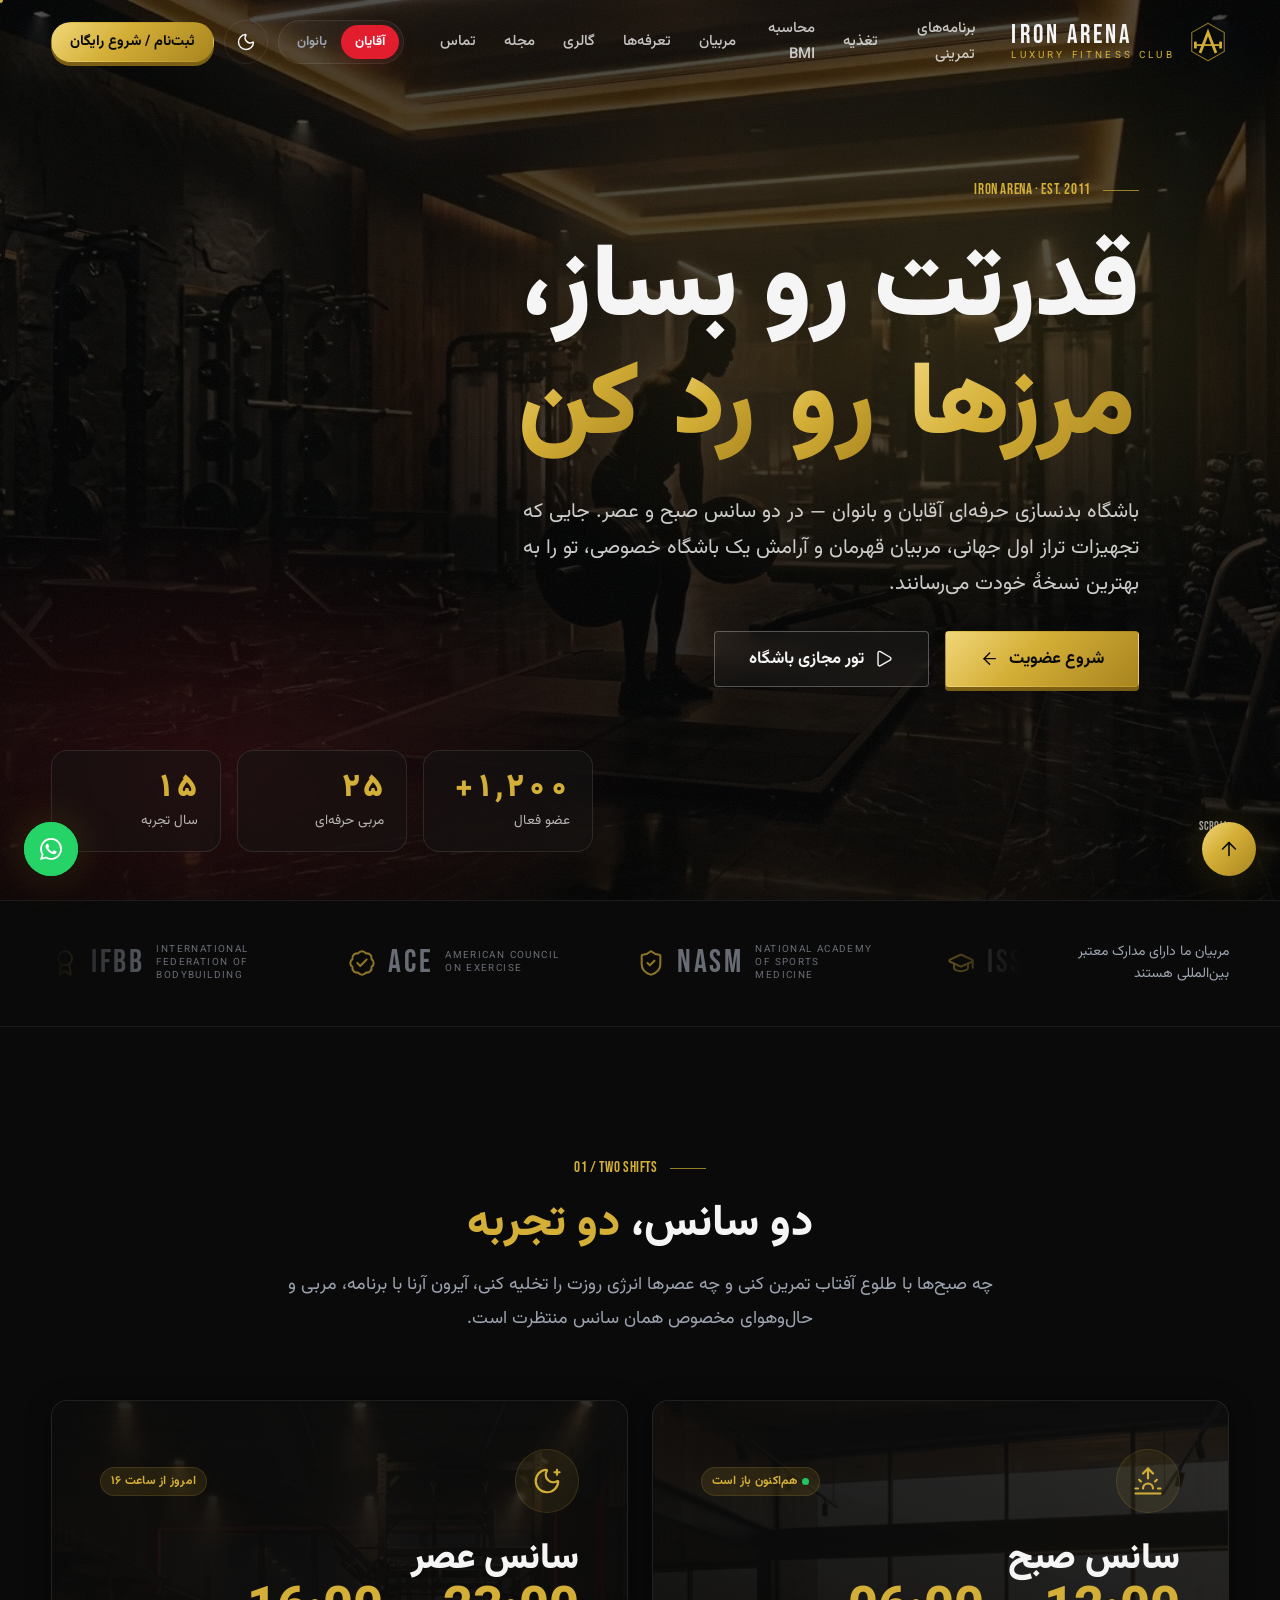
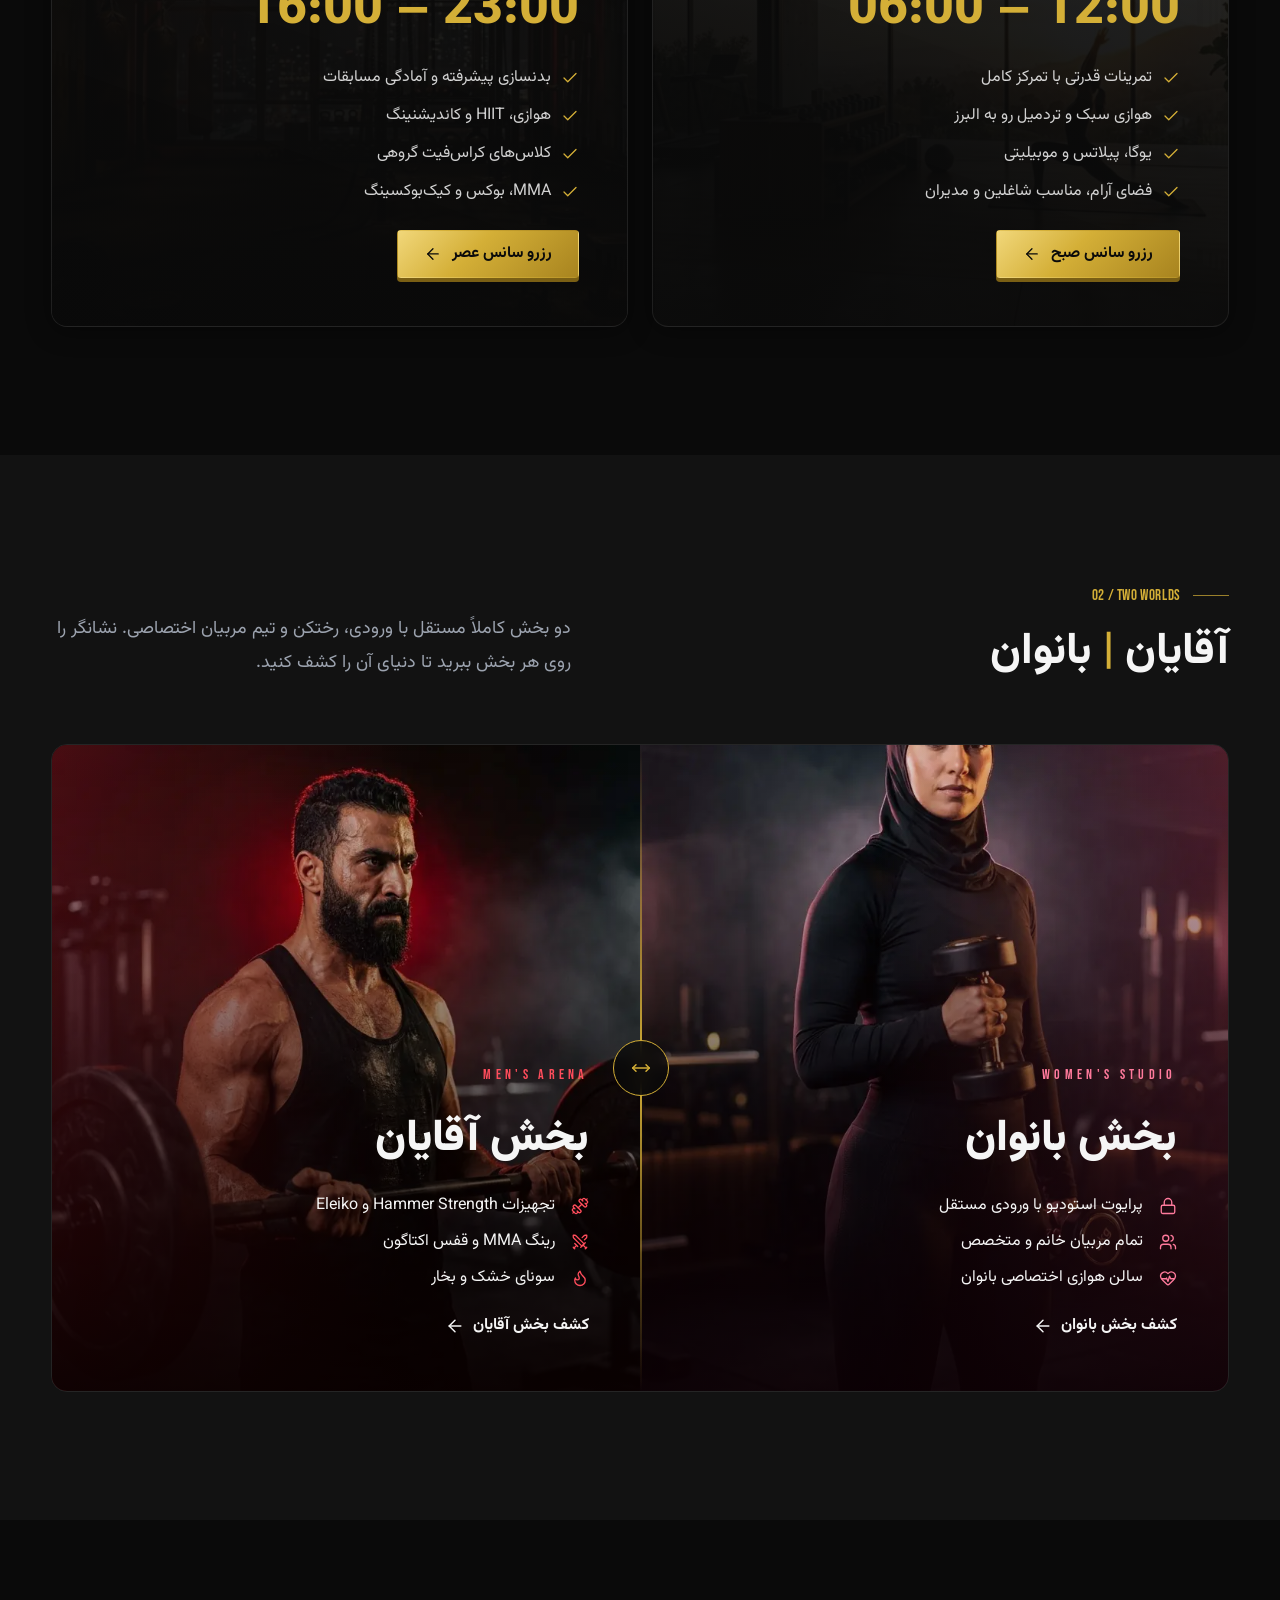
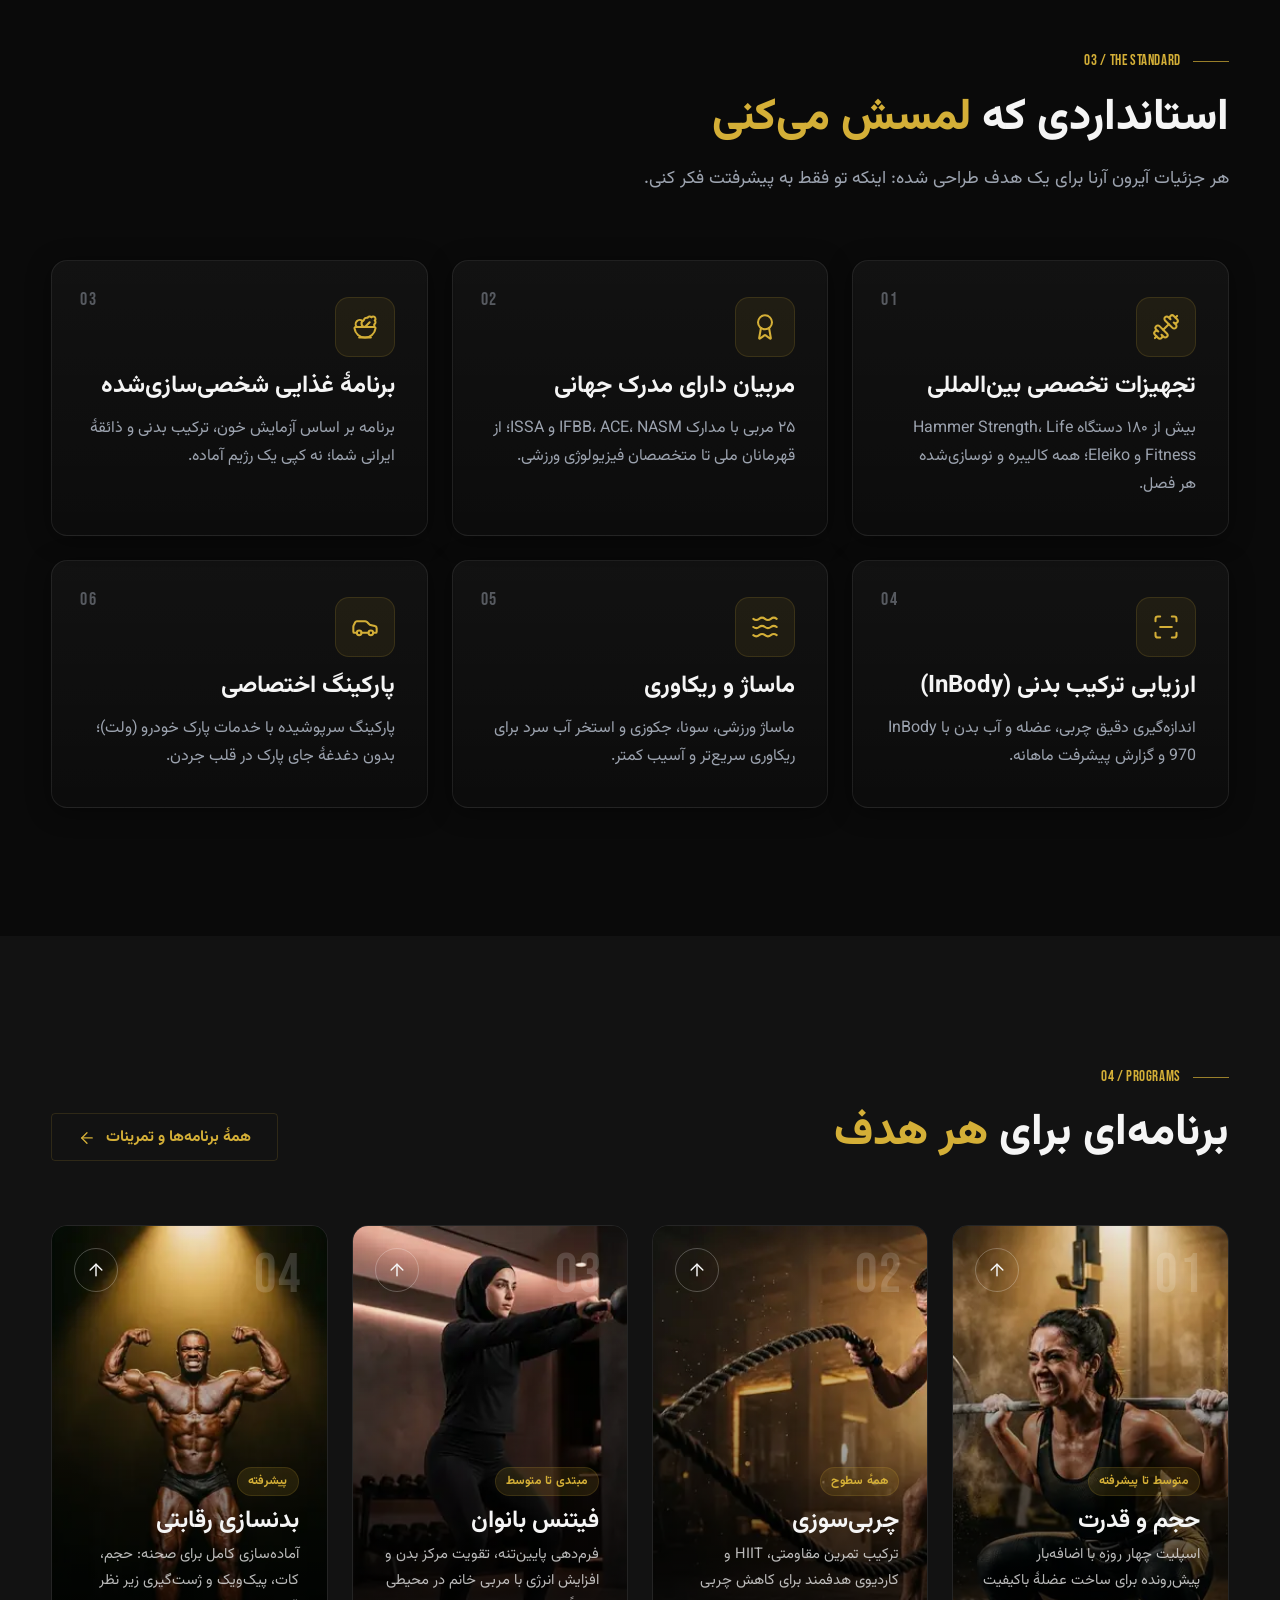
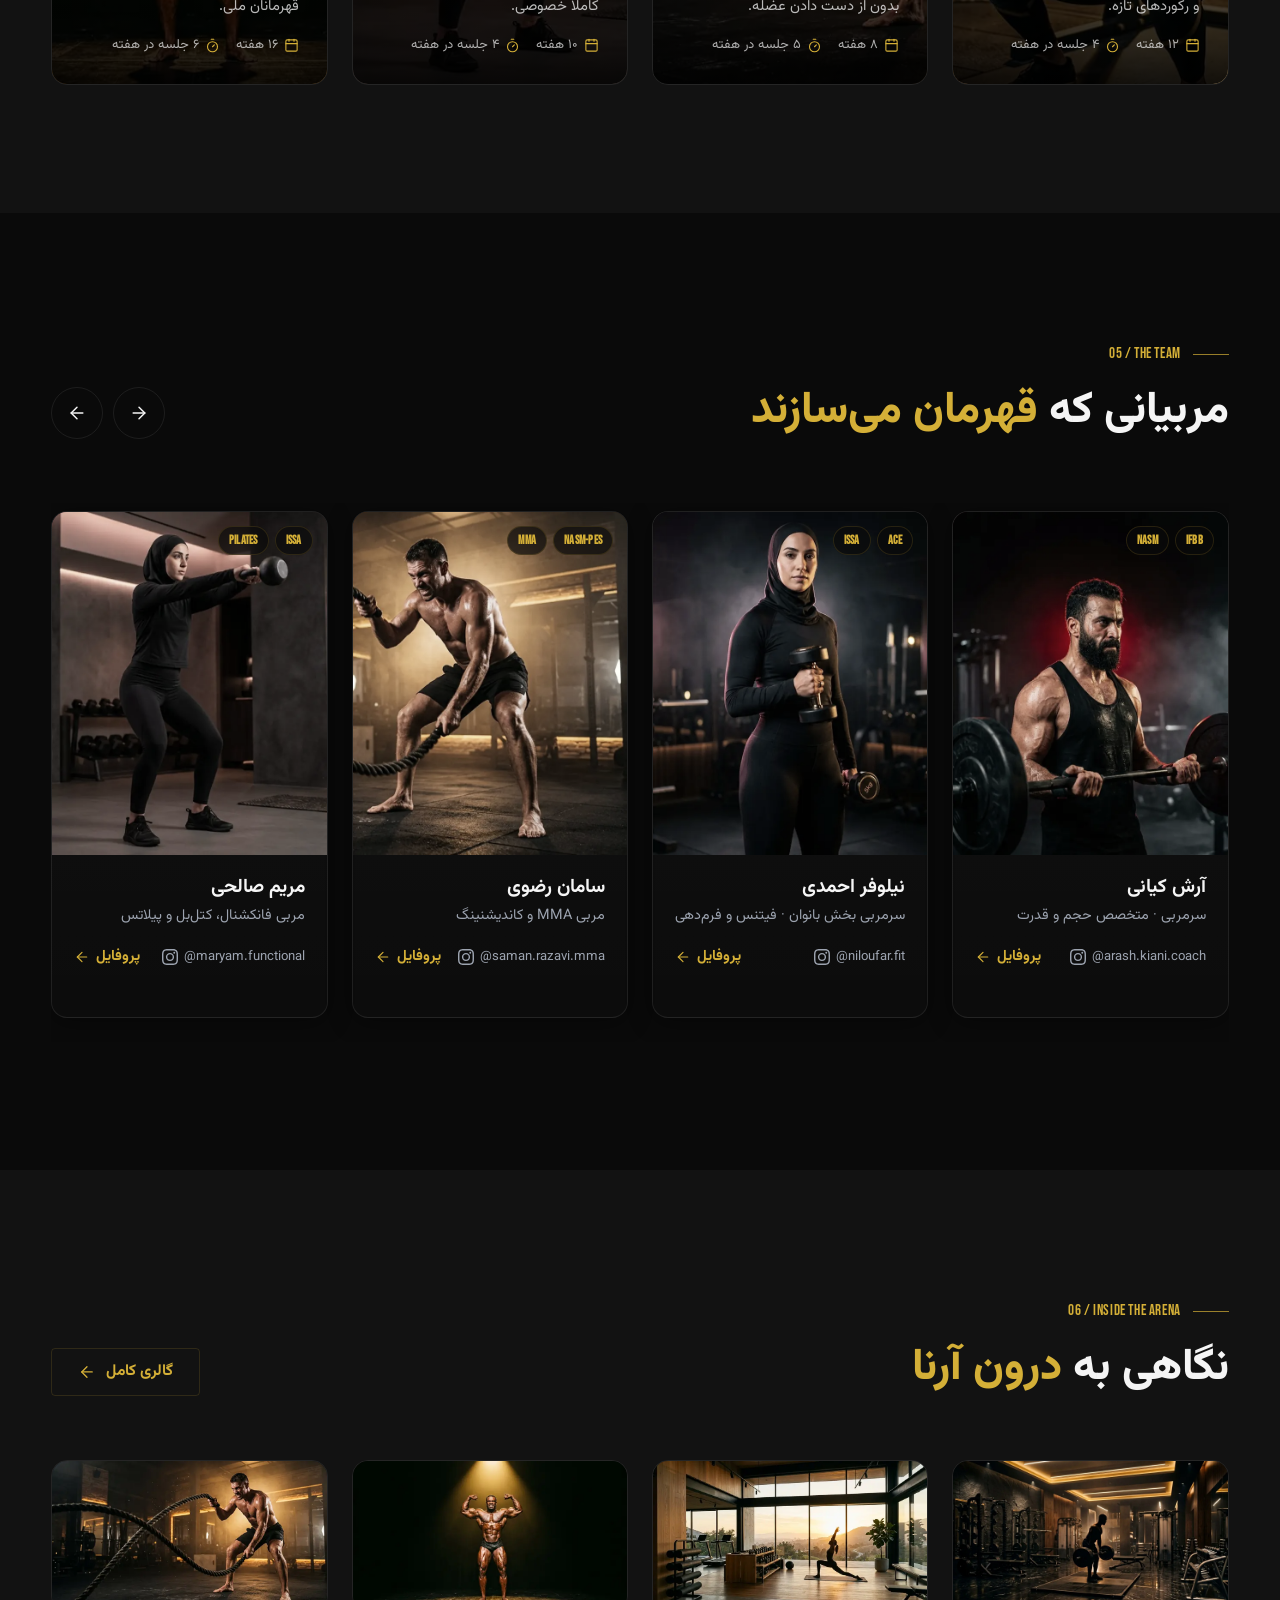
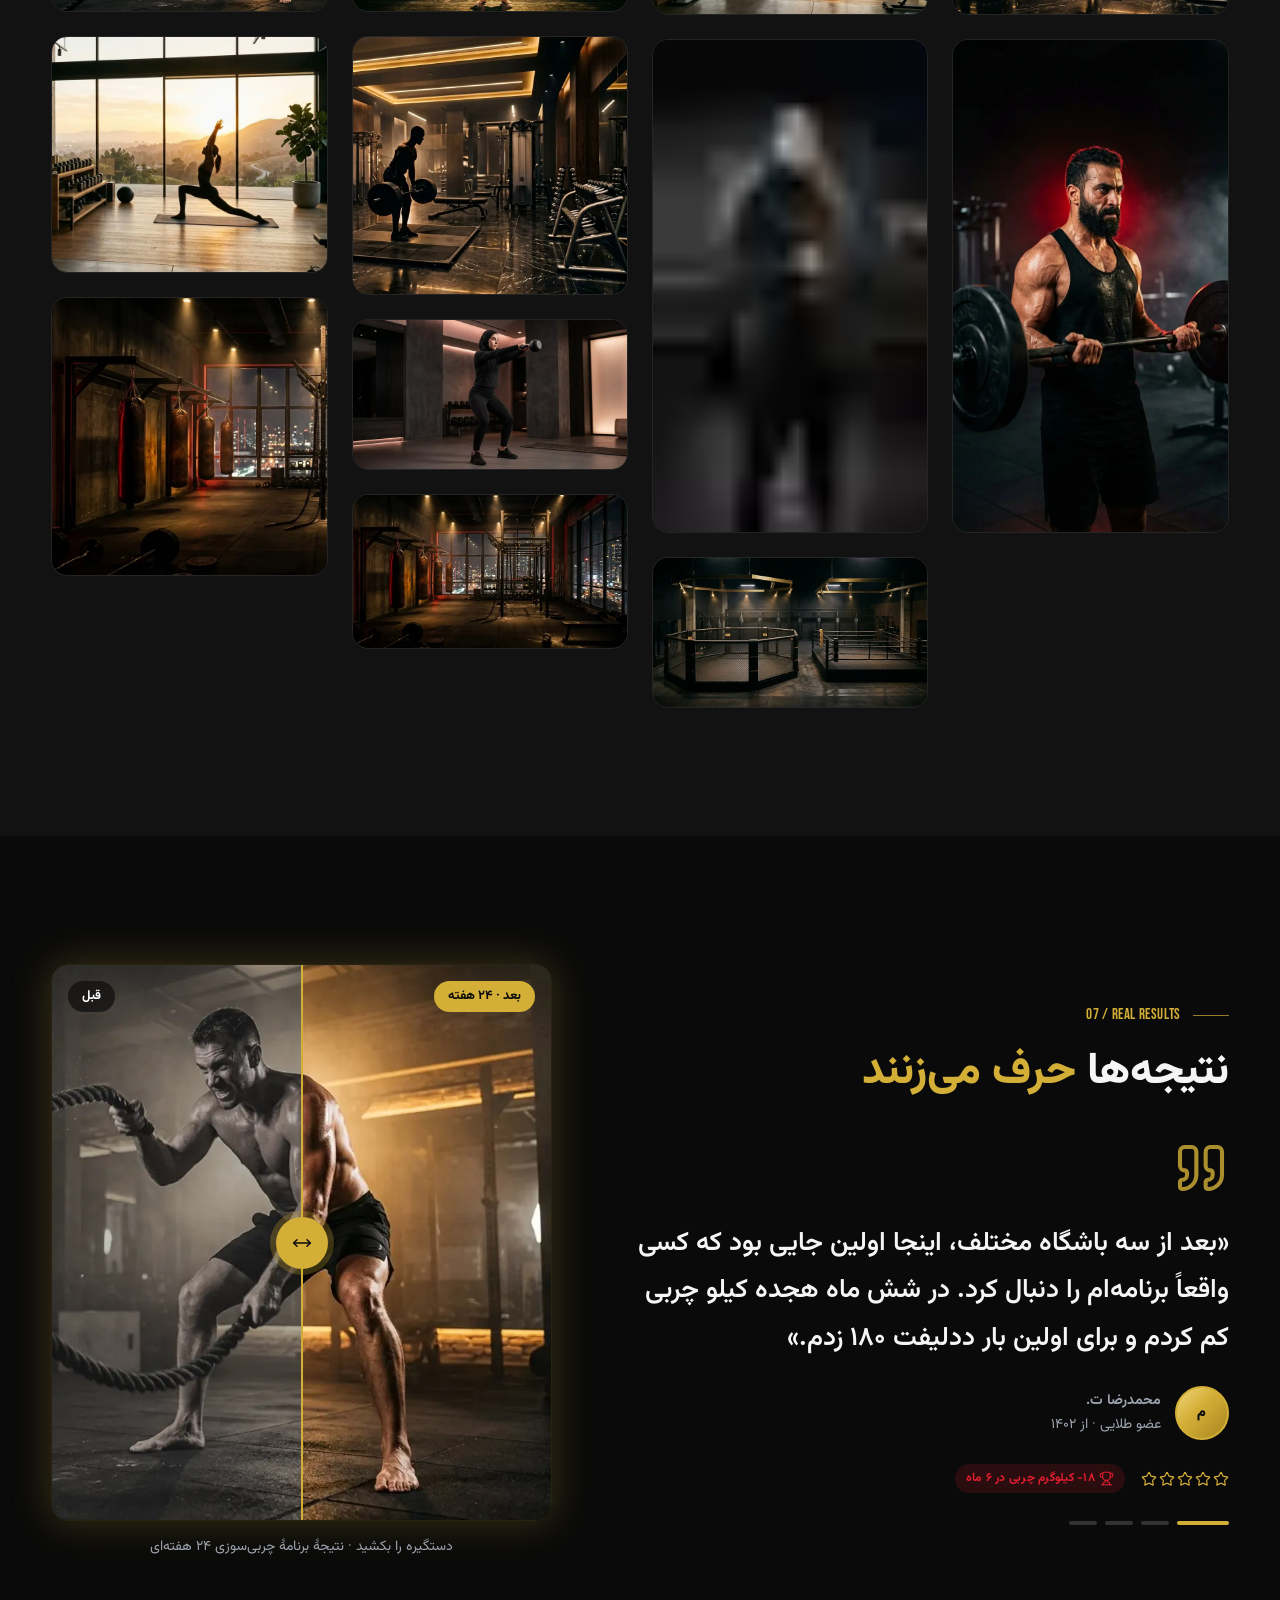
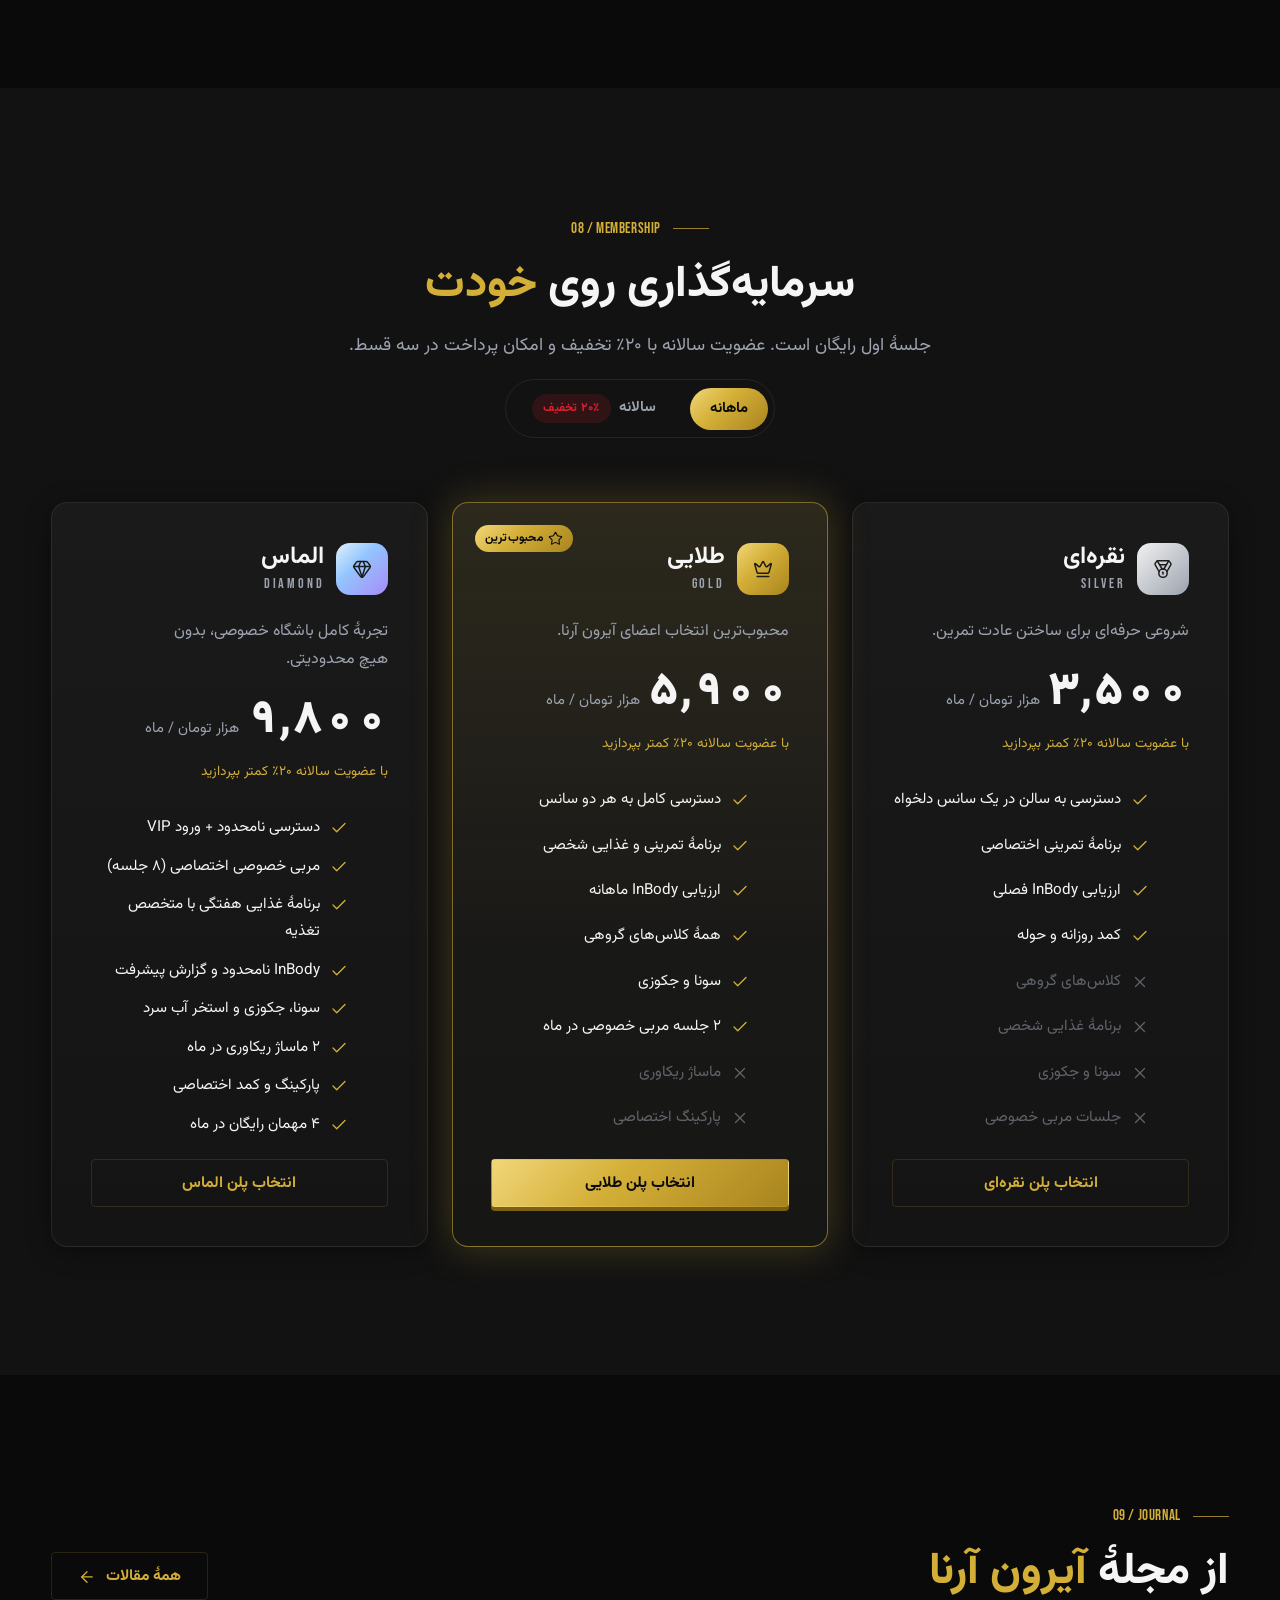
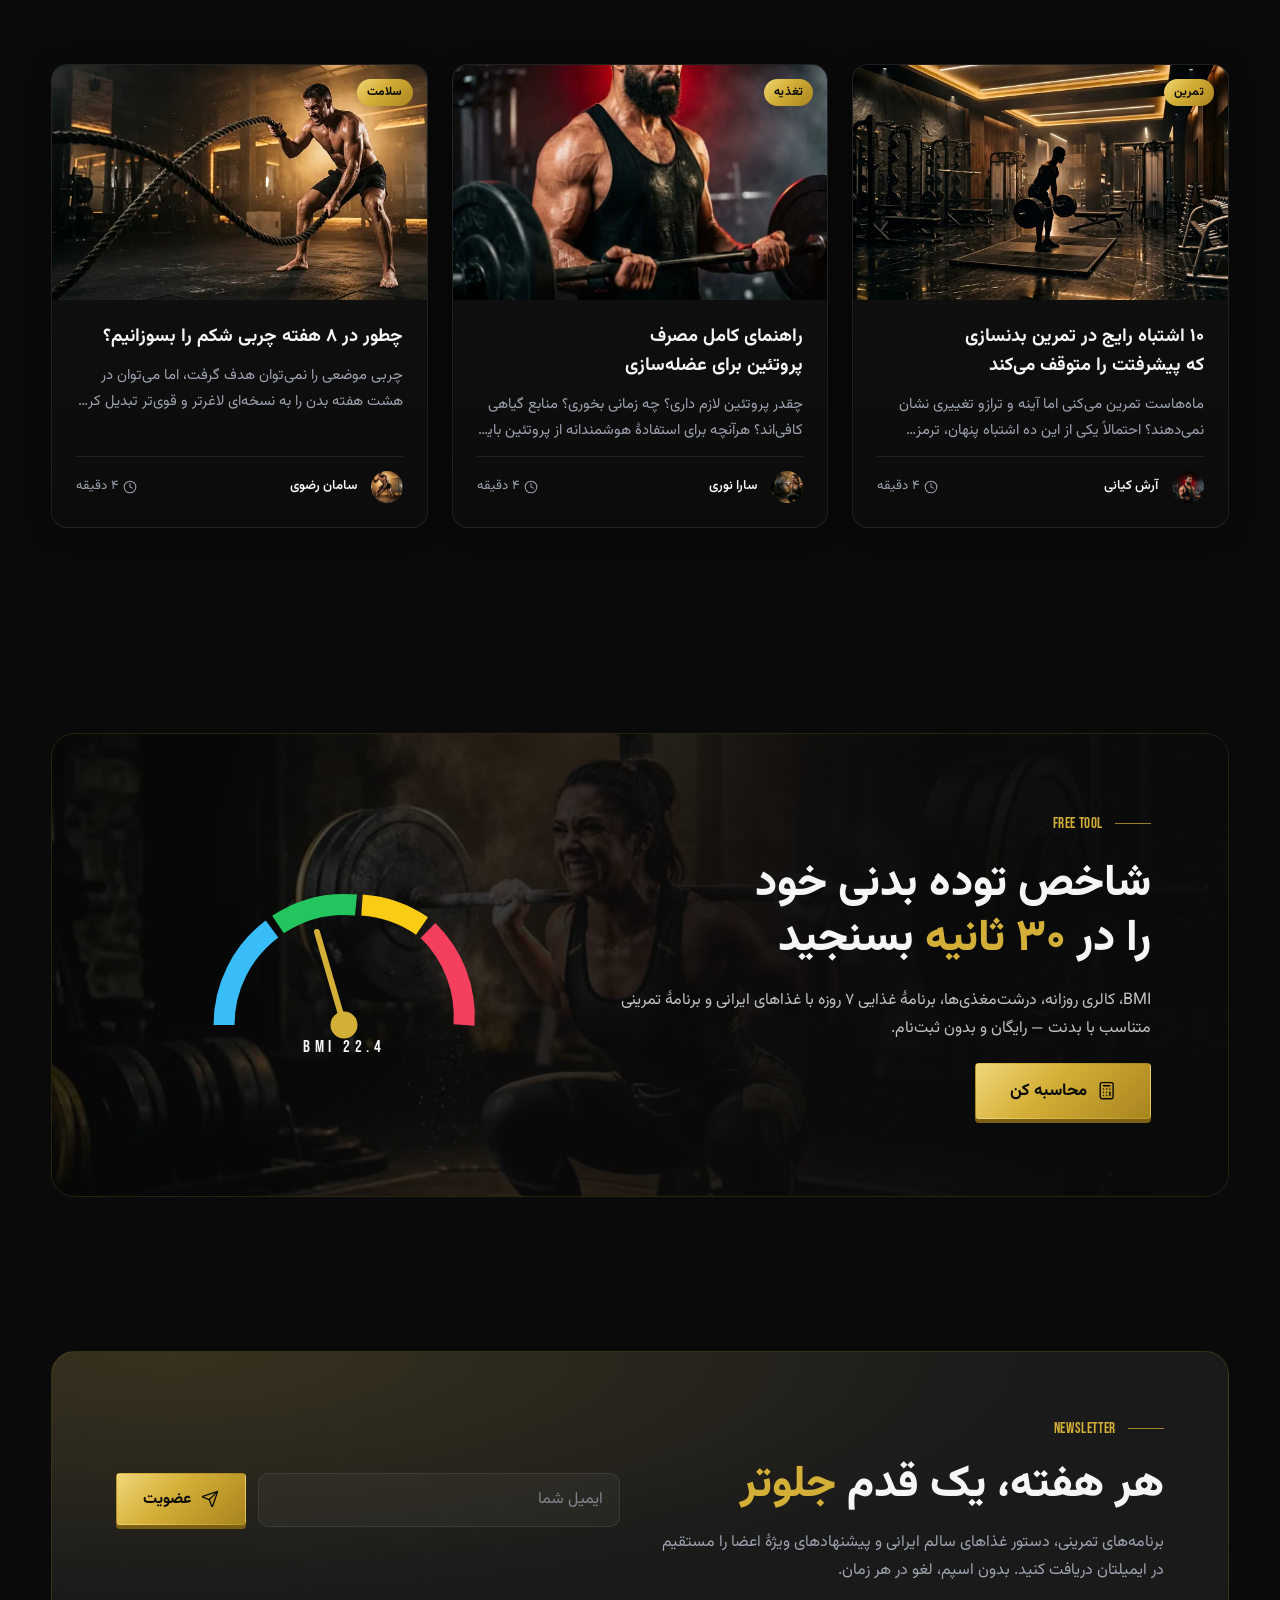
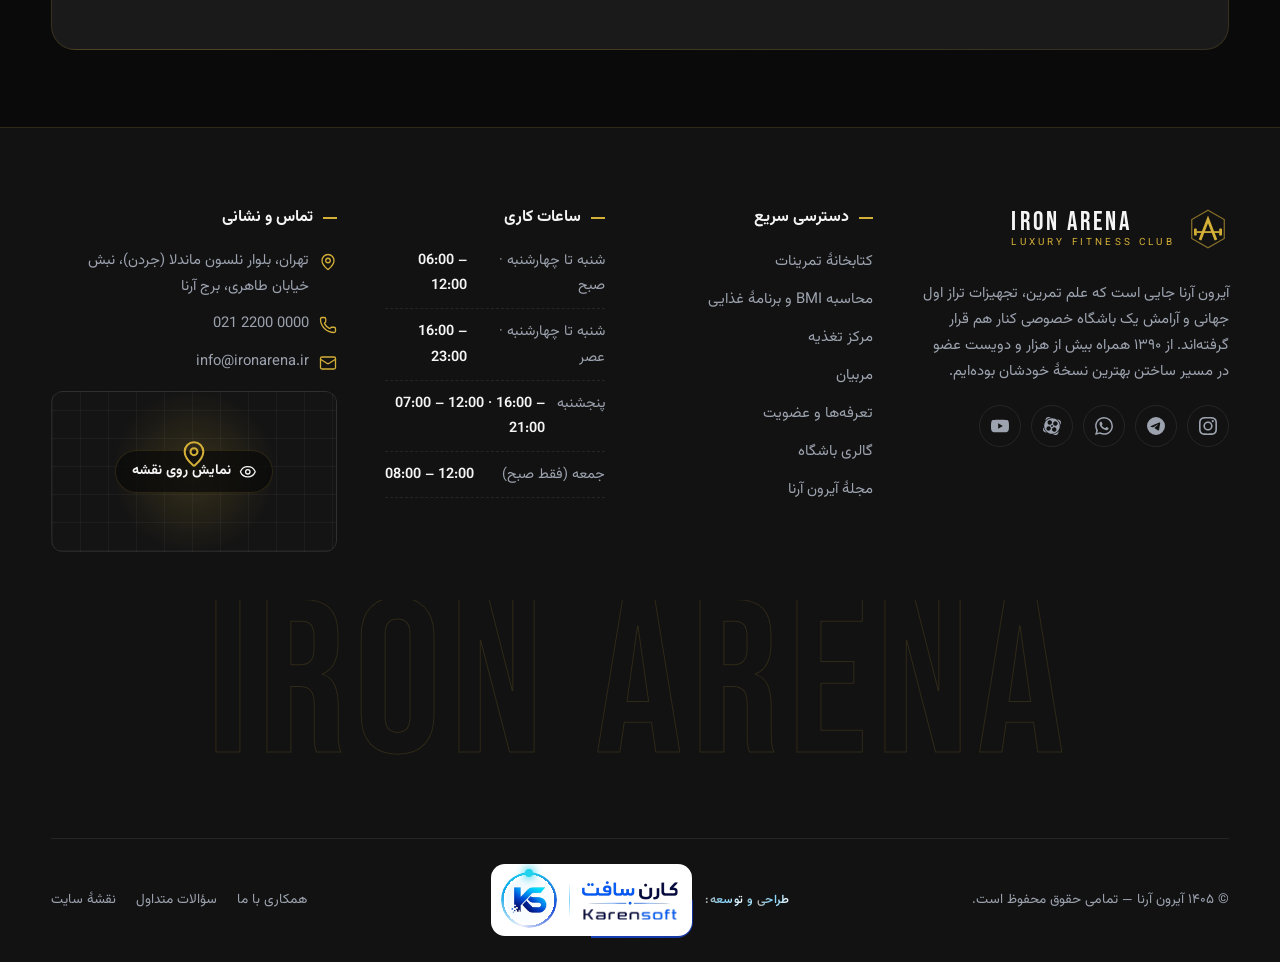
==== commit ab3092e6: "Add animated KarenSoft footer credit Co-authored-by: arena-agent <297053741+arena-agent@users.norepl" ====
--- a/index.html
+++ b/index.html
@@ -653,6 +653,53 @@
     <div class="footer__mega" aria-hidden="true">IRON ARENA</div>
     <div class="footer__bottom">
       <p>© <span data-year>۲۰۲۶</span> آیرون آرنا — تمامی حقوق محفوظ است.</p>
+      <a
+        class="ks-credit"
+        dir="rtl"
+        href="https://www.karen-soft.ir"
+        target="_blank"
+        rel="noopener noreferrer"
+        aria-label="طراحی و توسعه: کارن سافت | KarenSoft — www.karen-soft.ir"
+        title="طراحی و توسعه: کارن سافت | KarenSoft — www.karen-soft.ir"
+        data-ks-credit
+      >
+        <span class="ks-credit__label" data-ks-label lang="fa" dir="rtl">
+          <span class="ks-label-gradient" style="--word-index: 0">طراحی</span>
+          <span class="ks-label-gradient" style="--word-index: 1">و</span>
+          <span class="ks-label-gradient" style="--word-index: 2">توسعه:</span>
+        </span>
+        <span class="ks-card-border">
+          <span class="ks-ring" aria-hidden="true"></span>
+          <span class="ks-card" dir="ltr">
+            <span class="ks-shine" aria-hidden="true"></span>
+            <span class="ks-logo-wrap" aria-hidden="true">
+              <span class="ks-ripple" aria-hidden="true"></span>
+              <span class="ks-ripple" aria-hidden="true"></span>
+              <span class="ks-logo-ring" aria-hidden="true"></span>
+              <span class="ks-orbit" aria-hidden="true"><span class="ks-orbit-dot" aria-hidden="true"></span></span>
+              <span class="ks-inner-bg" aria-hidden="true"></span>
+              <span class="ks-mark" aria-hidden="true">
+                <span class="ks-pixel ks-pixel--1" aria-hidden="true"></span>
+                <span class="ks-pixel ks-pixel--2" aria-hidden="true"></span>
+                <span class="ks-pixel ks-pixel--3" aria-hidden="true"></span>
+                <span class="ks-pixel ks-pixel--4" aria-hidden="true"></span>
+                <img class="ks-float" src="assets/img/karensoft/mark.png" width="36" height="36" loading="lazy" alt="">
+              </span>
+            </span>
+            <span class="ks-divider" aria-hidden="true"></span>
+            <span class="ks-wordmarks">
+              <span class="ks-wordmark ks-wordmark--fa">
+                <img src="assets/img/karensoft/wordmark-fa.png" width="96" height="24" loading="lazy" alt="کارن سافت">
+                <span class="ks-text-mask" aria-hidden="true"><span class="ks-text-shine" aria-hidden="true"></span></span>
+              </span>
+              <span class="ks-wordmark ks-wordmark--en">
+                <img src="assets/img/karensoft/wordmark-en.png" width="94" height="11" loading="lazy" alt="KarenSoft">
+                <span class="ks-text-mask" aria-hidden="true"><span class="ks-text-shine" aria-hidden="true"></span></span>
+              </span>
+            </span>
+          </span>
+        </span>
+      </a>
       <nav aria-label="پیوندهای پایانی">
         <a href="contact.html">همکاری با ما</a>
         <a href="pricing.html#faq">سؤالات متداول</a>
@@ -700,6 +747,7 @@
 <script src="assets/js/lqip.js" defer></script>
 <script src="assets/vendor/gsap.min.js" defer></script>
 <script src="assets/js/main.js" defer></script>
+<script src="assets/js/karensoft-credit.js" defer></script>
 <script src="assets/js/data.js" defer></script>
 <script src="assets/js/blog-data.js" defer></script>
 <script src="assets/js/blog.js" defer></script>
--- a/assets/css/style.css
+++ b/assets/css/style.css
@@ -1339,3 +1339,355 @@
   .stat-card b { font-size: 1.45rem; }
   .stat-card span { font-size: 0.72rem; }
 }
+
+/* Animated KarenSoft footer credit ---------------------------------------- */
+.footer__bottom {
+  flex-direction: column;
+  justify-content: center;
+  align-items: center;
+  flex-wrap: nowrap;
+  text-align: center;
+}
+.footer__bottom > p { text-align: center; }
+.footer__bottom nav { flex-wrap: wrap; justify-content: center; row-gap: 10px; }
+
+.ks-credit {
+  --ks-label-base: rgba(245, 241, 234, 0.7);
+  --ks-label-static: rgba(245, 241, 234, 0.75);
+  position: relative;
+  display: inline-flex;
+  flex-direction: column;
+  align-items: center;
+  justify-content: center;
+  gap: 8px;
+  max-width: 100%;
+  border-radius: 18px;
+  color: inherit;
+  text-decoration: none;
+  white-space: nowrap;
+  flex: 0 0 auto;
+  -webkit-tap-highlight-color: transparent;
+}
+.ks-credit:focus-visible {
+  outline: 2px solid var(--accent-gold);
+  outline-offset: 4px;
+  border-radius: 18px;
+}
+.ks-credit__label {
+  display: inline-flex;
+  align-items: center;
+  justify-content: center;
+  gap: 0.28em;
+  direction: inherit;
+  font-size: 12px;
+  line-height: 1.35;
+  font-weight: 600;
+  letter-spacing: 0.035em;
+  white-space: nowrap;
+}
+.ks-label-gradient {
+  display: inline-block;
+  background-image: linear-gradient(90deg, var(--ks-label-base) 0%, #7dd3fc 25%, #fff 50%, #7dd3fc 75%, var(--ks-label-base) 100%);
+  background-size: 200% auto;
+  -webkit-background-clip: text;
+  background-clip: text;
+  color: transparent;
+  -webkit-text-fill-color: transparent;
+  animation: ks-flow 3s linear infinite;
+  animation-delay: calc(var(--word-index, 0) * 0.15s);
+}
+.ks-credit--motion-ready:not(.is-visible) .ks-label-gradient { animation-play-state: paused; }
+.ks-credit--motion-ready .ks-label-gradient {
+  opacity: 0;
+  transform: translateY(12px);
+  filter: blur(4px);
+  transition: opacity 0.55s cubic-bezier(0.22, 1, 0.36, 1), transform 0.55s cubic-bezier(0.22, 1, 0.36, 1), filter 0.55s cubic-bezier(0.22, 1, 0.36, 1);
+  transition-delay: calc(0.1s + var(--word-index, 0) * 0.12s);
+}
+.ks-credit--motion-ready.is-visible .ks-label-gradient {
+  opacity: 1;
+  transform: translateY(0);
+  filter: blur(0);
+}
+.ks-credit--motion-ready .ks-card-border {
+  opacity: 0;
+  transform: scale(0.92);
+  transition: opacity 0.6s cubic-bezier(0.22, 1, 0.36, 1), transform 0.6s cubic-bezier(0.22, 1, 0.36, 1), box-shadow 0.35s ease;
+  transition-delay: 0.1s;
+}
+.ks-credit--motion-ready.is-visible .ks-card-border { opacity: 1; transform: scale(1); }
+
+.ks-card-border {
+  position: relative;
+  display: inline-flex;
+  flex: 0 0 auto;
+  isolation: isolate;
+  overflow: hidden;
+  padding: 1.5px;
+  border-radius: 16px;
+  transition: box-shadow 0.35s ease;
+}
+.ks-ring {
+  position: absolute;
+  z-index: 0;
+  top: 50%;
+  left: 50%;
+  width: 260%;
+  aspect-ratio: 1;
+  background: conic-gradient(from 0deg, #0b1f6b, #1d4ed8, #22d3ee, #0ea5e9, #1d4ed8, #0b1f6b);
+  animation: ks-spin 5s linear infinite;
+}
+.ks-credit:hover .ks-ring { animation-duration: 1.6s; }
+.ks-card {
+  position: relative;
+  z-index: 1;
+  display: flex;
+  align-items: center;
+  gap: 12px;
+  min-height: 72px;
+  overflow: hidden;
+  padding: 8px 14px 8px 10px;
+  border-radius: 14px;
+  background: #fff;
+  line-height: 1;
+  isolation: isolate;
+}
+.ks-credit:hover .ks-card-border { box-shadow: 0 0 30px -4px rgba(34, 211, 238, 0.6); }
+.ks-shine {
+  position: absolute;
+  z-index: 5;
+  inset-block: -35%;
+  left: 0;
+  width: 24%;
+  pointer-events: none;
+  background: linear-gradient(90deg, transparent 0%, rgba(34, 211, 238, 0.14) 35%, rgba(255, 255, 255, 0.82) 52%, rgba(34, 211, 238, 0.18) 68%, transparent 100%);
+  transform: translateX(-120%) skewX(-20deg);
+  animation: ks-shine 5s ease-in-out 1.6s infinite;
+}
+.ks-credit:hover .ks-shine { animation: ks-shine-once 0.9s ease-out; }
+.ks-logo-wrap {
+  position: relative;
+  display: flex;
+  flex: 0 0 56px;
+  align-items: center;
+  justify-content: center;
+  width: 56px;
+  height: 56px;
+}
+.ks-ripple {
+  position: absolute;
+  z-index: 0;
+  inset: 4px;
+  border: 1px solid rgba(56, 189, 248, 0.7);
+  border-radius: 50%;
+  opacity: 0;
+  pointer-events: none;
+  animation: ks-ripple 2.4s ease-out infinite;
+}
+.ks-ripple:nth-child(2) { border-color: rgba(59, 130, 246, 0.6); animation-delay: 1.2s; }
+.ks-logo-ring {
+  position: absolute;
+  z-index: 1;
+  inset: 0;
+  border-radius: 50%;
+  background: conic-gradient(from 0deg, #22d3ee, #1d4ed8 30%, rgba(29, 78, 216, 0.08) 55%, #0ea5e9 80%, #22d3ee);
+  -webkit-mask: radial-gradient(farthest-side, transparent calc(100% - 2.5px), #000 calc(100% - 2.5px));
+  mask: radial-gradient(farthest-side, transparent calc(100% - 2.5px), #000 calc(100% - 2.5px));
+  animation: ks-rotate 2.8s linear infinite;
+}
+.ks-orbit {
+  position: absolute;
+  z-index: 4;
+  inset: 0;
+  animation: ks-rotate 2.8s linear infinite reverse;
+}
+.ks-orbit-dot {
+  position: absolute;
+  top: -3px;
+  left: 50%;
+  width: 8px;
+  height: 8px;
+  border-radius: 50%;
+  background: #22d3ee;
+  box-shadow: 0 0 8px 2px rgba(34, 211, 238, 0.85);
+  transform: translateX(-50%);
+}
+.ks-credit:hover .ks-logo-ring,
+.ks-credit:hover .ks-orbit { animation-duration: 1s; }
+.ks-inner-bg {
+  position: absolute;
+  z-index: 2;
+  inset: 5px;
+  border-radius: 50%;
+  background: linear-gradient(135deg, #f0f9ff, #fff);
+}
+.ks-mark {
+  position: relative;
+  z-index: 3;
+  display: block;
+  flex: 0 0 36px;
+  width: 36px;
+  height: 36px;
+  opacity: 1;
+  transform: scale(1) rotate(0deg);
+  transition: opacity 0.65s cubic-bezier(0.34, 1.56, 0.64, 1), transform 0.75s cubic-bezier(0.34, 1.56, 0.64, 1);
+}
+.ks-credit--motion-ready .ks-mark {
+  opacity: 0;
+  transform: scale(0.3) rotate(-180deg);
+  transition-delay: 0.2s;
+}
+.ks-credit--motion-ready.is-visible .ks-mark { opacity: 1; transform: scale(1) rotate(0deg); }
+.ks-credit:hover .ks-mark { animation: ks-mark-hover 0.8s ease-in-out both; }
+.ks-float {
+  position: relative;
+  z-index: 1;
+  display: block;
+  width: 36px;
+  height: 36px;
+  object-fit: contain;
+  animation: ks-float 3.2s ease-in-out infinite;
+}
+.ks-pixel {
+  position: absolute;
+  z-index: 2;
+  top: 18px;
+  left: -3px;
+  width: 3px;
+  height: 3px;
+  background: #2563eb;
+  opacity: 0;
+  animation: ks-pixel 2.6s ease-in-out infinite;
+}
+.ks-pixel--1 { --pixel-x: -6px; top: 14px; left: -2px; width: 4px; height: 4px; animation-delay: 0s; }
+.ks-pixel--2 { --pixel-x: 4px; top: 20px; left: -5px; width: 3px; height: 3px; animation-delay: 0.5s; }
+.ks-pixel--3 { --pixel-x: -4px; top: 25px; left: -1px; width: 2.5px; height: 2.5px; animation-delay: 1s; }
+.ks-pixel--4 { --pixel-x: 6px; top: 29px; left: -6px; width: 3.5px; height: 3.5px; animation-delay: 1.5s; }
+.ks-divider {
+  display: block;
+  flex: 0 0 1px;
+  width: 1px;
+  height: 36px;
+  background: linear-gradient(180deg, transparent, #7dd3fc 50%, transparent);
+}
+.ks-wordmarks {
+  display: flex;
+  flex: 0 0 auto;
+  flex-direction: column;
+  align-items: center;
+  justify-content: center;
+  gap: 4px;
+  line-height: 1;
+}
+.ks-wordmark {
+  position: relative;
+  display: block;
+  flex: 0 0 auto;
+  line-height: 0;
+}
+.ks-wordmark img {
+  display: block;
+  max-width: none;
+  height: auto;
+}
+.ks-wordmark--fa img { width: 96px; height: 24px; }
+.ks-wordmark--en img { width: 94px; height: 11px; }
+.ks-credit--motion-ready .ks-wordmark--fa {
+  clip-path: inset(0 0 0 100%);
+  transition: clip-path 0.9s cubic-bezier(0.22, 1, 0.36, 1);
+  transition-delay: 0.35s;
+}
+.ks-credit--motion-ready .ks-wordmark--en {
+  clip-path: inset(0 100% 0 0);
+  transition: clip-path 0.9s cubic-bezier(0.22, 1, 0.36, 1);
+  transition-delay: 0.55s;
+}
+.ks-credit--motion-ready.is-visible .ks-wordmark--fa,
+.ks-credit--motion-ready.is-visible .ks-wordmark--en { clip-path: inset(0 0 0 0); }
+.ks-text-mask {
+  position: absolute;
+  z-index: 2;
+  inset: 0;
+  overflow: hidden;
+  pointer-events: none;
+  -webkit-mask-size: 100% 100%;
+  mask-size: 100% 100%;
+  -webkit-mask-repeat: no-repeat;
+  mask-repeat: no-repeat;
+}
+.ks-wordmark--fa .ks-text-mask {
+  -webkit-mask-image: url("../img/karensoft/wordmark-fa.png");
+  mask-image: url("../img/karensoft/wordmark-fa.png");
+}
+.ks-wordmark--en .ks-text-mask {
+  -webkit-mask-image: url("../img/karensoft/wordmark-en.png");
+  mask-image: url("../img/karensoft/wordmark-en.png");
+}
+.ks-text-shine {
+  position: absolute;
+  inset-block: 0;
+  left: 0;
+  width: 50%;
+  background: linear-gradient(90deg, transparent 0%, rgba(34, 211, 238, 0.9) 40%, rgba(255, 255, 255, 0.95) 50%, rgba(34, 211, 238, 0.9) 60%, transparent 100%);
+  transform: translateX(-110%);
+  animation: ks-text-sweep 3.6s ease-in-out infinite;
+}
+.ks-wordmark--fa .ks-text-shine { animation-delay: 1.4s; }
+.ks-wordmark--en .ks-text-shine { animation-delay: 1.9s; }
+
+@keyframes ks-spin { from { transform: translate(-50%, -50%) rotate(0); } to { transform: translate(-50%, -50%) rotate(360deg); } }
+@keyframes ks-rotate { to { transform: rotate(360deg); } }
+@keyframes ks-float { 0%, 100% { transform: translateY(0); } 50% { transform: translateY(-2px); } }
+@keyframes ks-shine { 0% { transform: translateX(-120%) skewX(-20deg); } 25%, 100% { transform: translateX(420%) skewX(-20deg); } }
+@keyframes ks-shine-once { from { transform: translateX(-120%) skewX(-20deg); } to { transform: translateX(420%) skewX(-20deg); } }
+@keyframes ks-ripple { 0% { transform: scale(0.9); opacity: 0.9; } 100% { transform: scale(1.3); opacity: 0; } }
+@keyframes ks-text-sweep { 0% { transform: translateX(-110%); } 55%, 100% { transform: translateX(220%); } }
+@keyframes ks-flow { to { background-position: -200% center; } }
+@keyframes ks-pixel {
+  0%, 100% { transform: translate(0, 0); opacity: 0; }
+  28%, 48% { transform: translate(var(--pixel-x, -5px), 2px); opacity: 0.9; }
+}
+@keyframes ks-mark-hover { from { transform: rotate(0deg) scale(1); } to { transform: rotate(360deg) scale(1.08); } }
+
+html[data-theme="light"] .ks-credit {
+  --ks-label-base: rgba(36, 47, 62, 0.72);
+  --ks-label-static: rgba(36, 47, 62, 0.78);
+}
+html[data-theme="light"] .ks-label-gradient {
+  background-image: linear-gradient(90deg, var(--ks-label-base) 0%, #0ea5e9 25%, #1d4ed8 50%, #0ea5e9 75%, var(--ks-label-base) 100%);
+}
+
+@media (min-width: 640px) {
+  .ks-credit { flex-direction: row; gap: 12px; }
+}
+@media (min-width: 1024px) {
+  .footer__bottom { flex-direction: row; justify-content: space-between; align-items: center; text-align: start; }
+  .footer__bottom > p { text-align: start; }
+  .footer__bottom nav { justify-content: flex-end; }
+}
+
+@media (prefers-reduced-motion: reduce) {
+  .ks-ring, .ks-float, .ks-shine, .ks-credit:hover .ks-shine, .ks-logo-ring, .ks-orbit,
+  .ks-ripple, .ks-text-shine, .ks-label-gradient, .ks-credit:hover .ks-mark {
+    animation: none !important;
+  }
+  .ks-label-gradient {
+    color: var(--ks-label-static, rgba(245, 241, 234, 0.75));
+    -webkit-text-fill-color: currentColor;
+    background: none;
+  }
+  .ks-pixel, .ks-ripple, .ks-orbit, .ks-text-mask { display: none !important; }
+  .ks-credit--motion-ready .ks-label-gradient,
+  .ks-credit--motion-ready .ks-card-border,
+  .ks-credit--motion-ready .ks-mark {
+    opacity: 1 !important;
+    filter: none !important;
+    transform: none !important;
+    transition: none !important;
+  }
+  .ks-credit--motion-ready .ks-wordmark--fa,
+  .ks-credit--motion-ready .ks-wordmark--en {
+    clip-path: inset(0) !important;
+    transition: none !important;
+  }
+}
